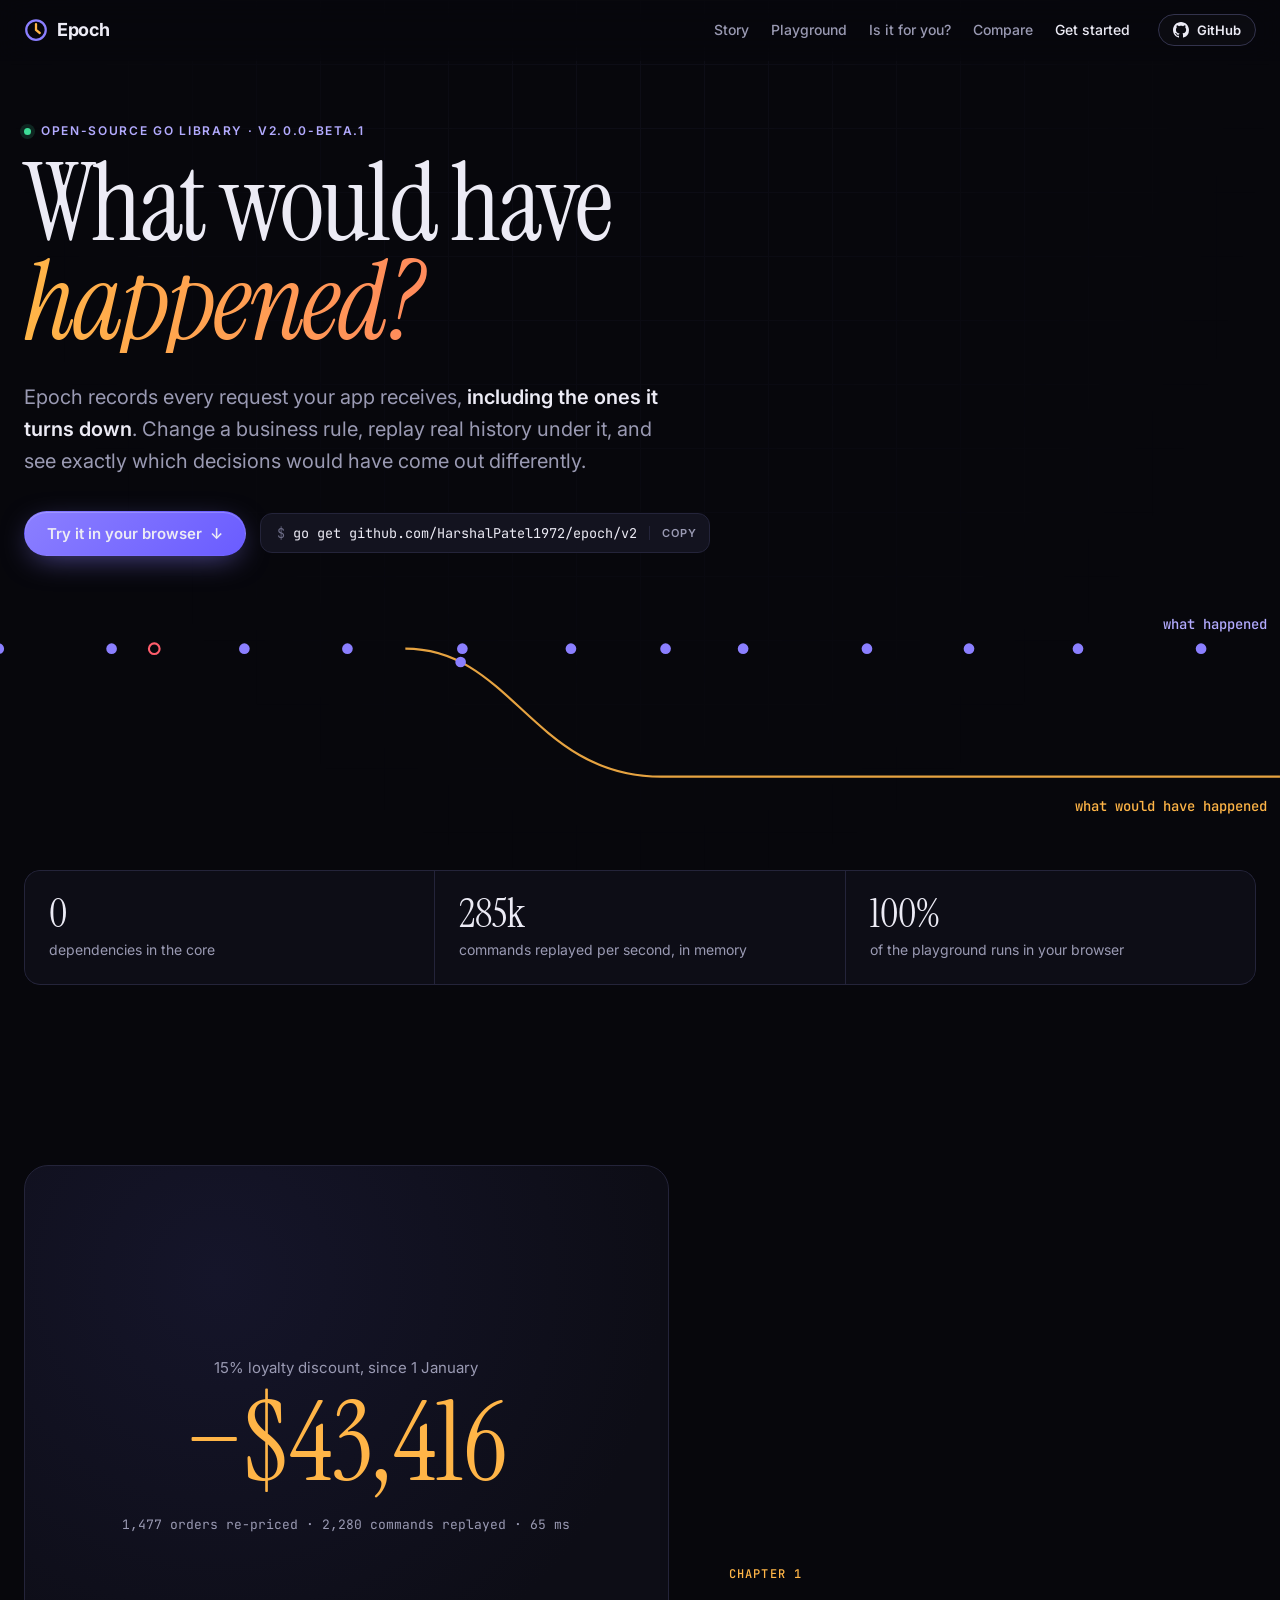
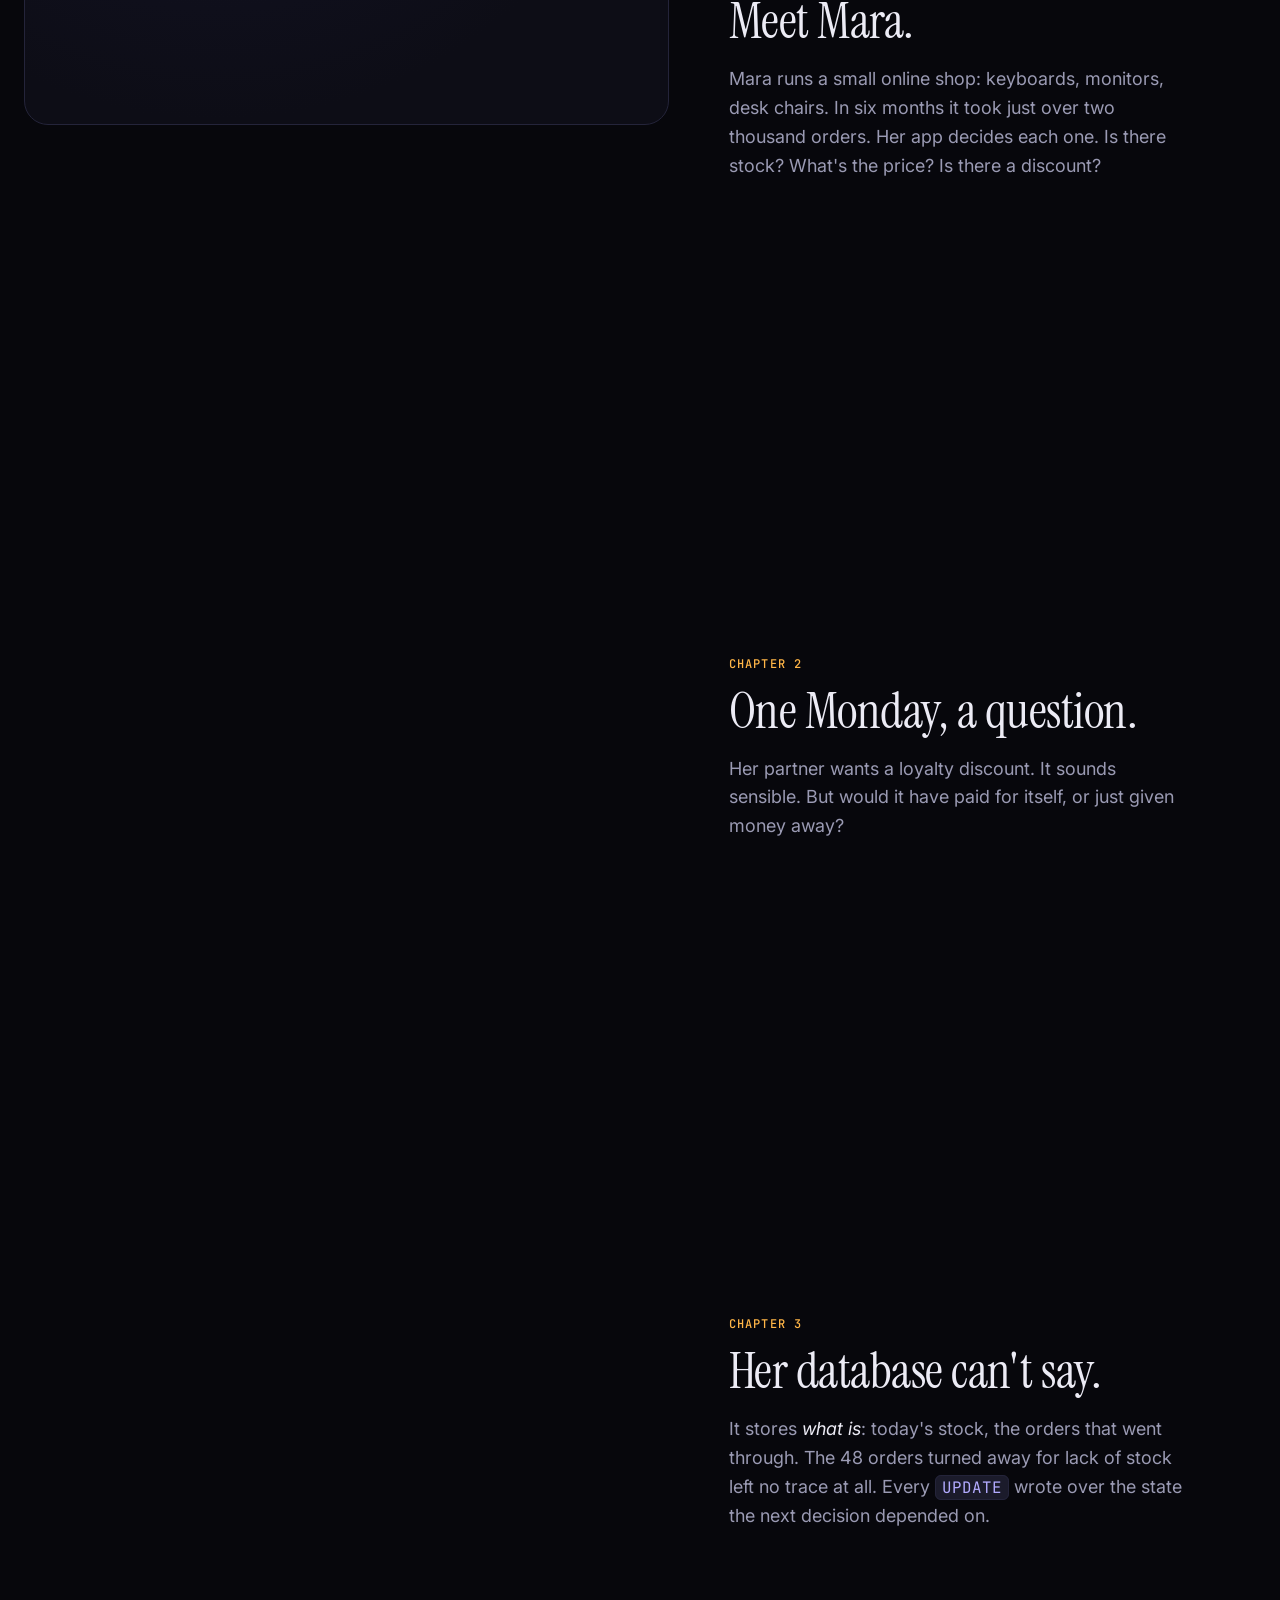
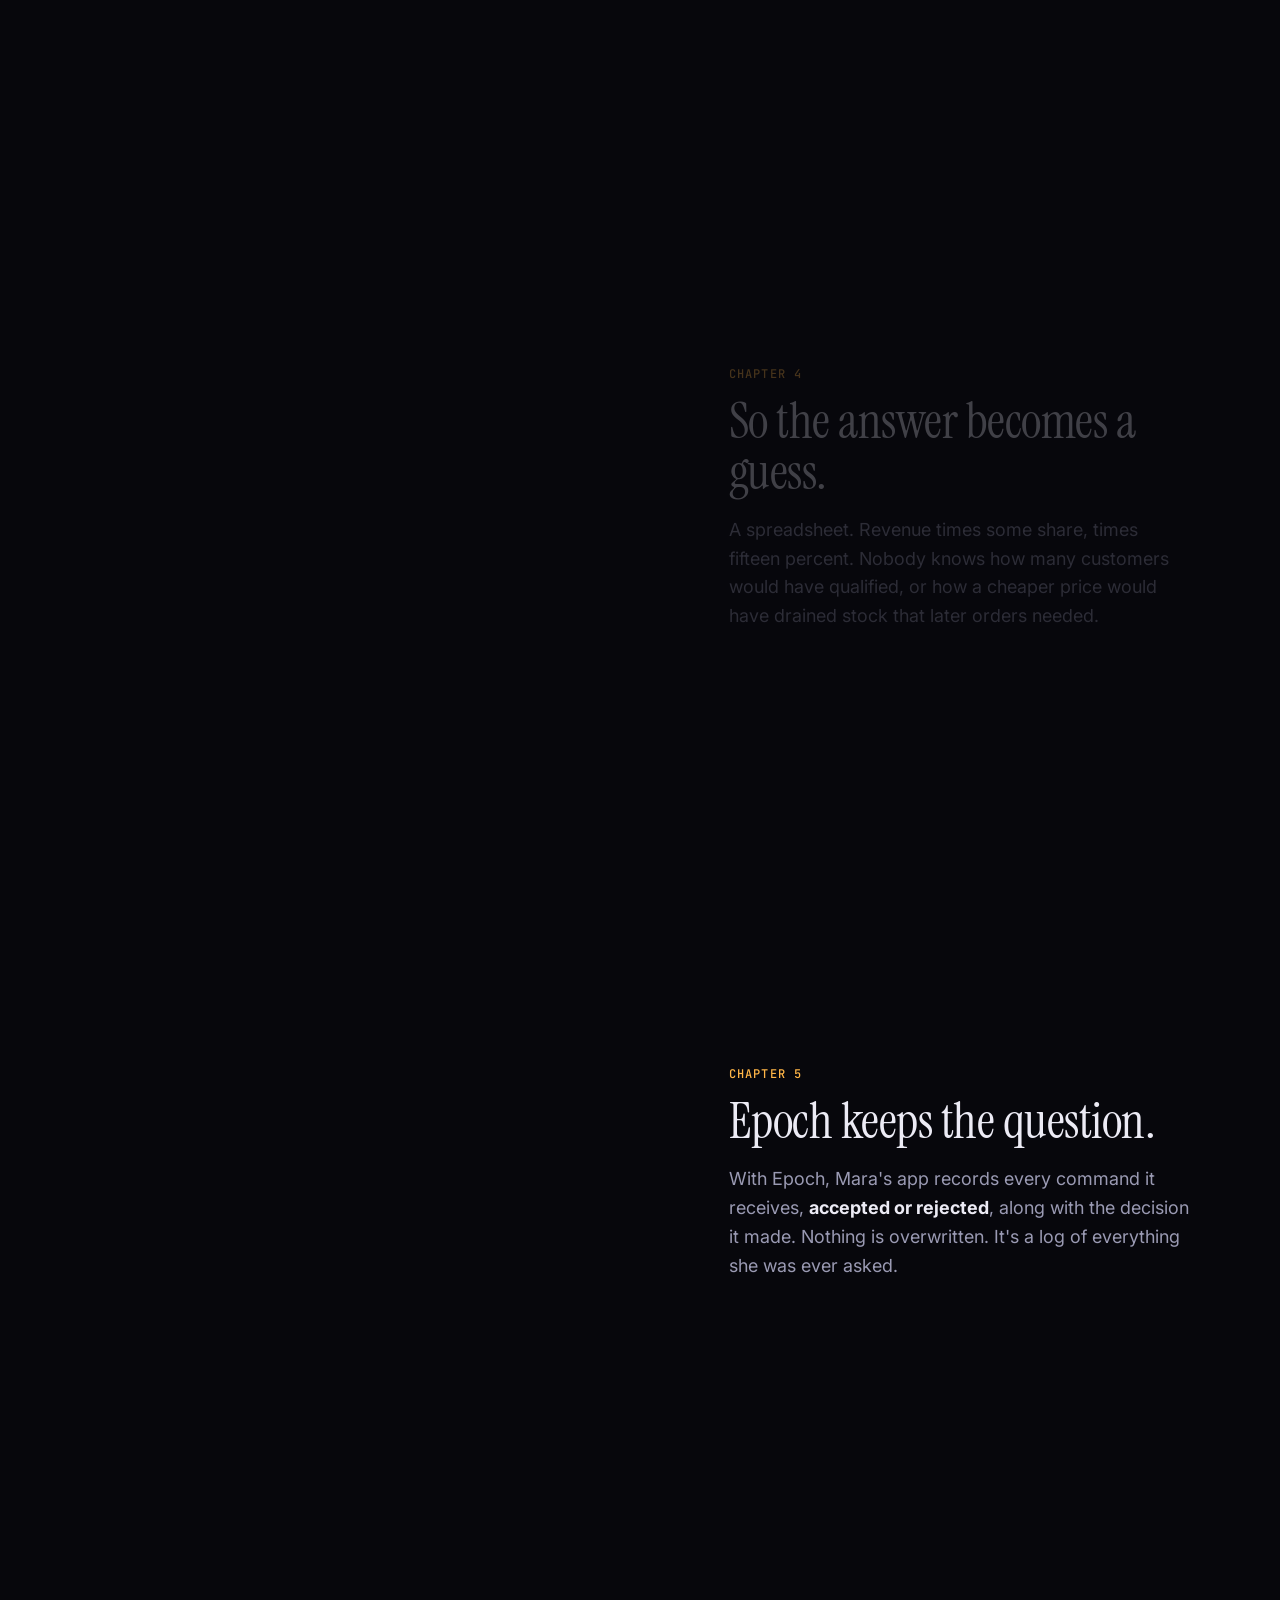
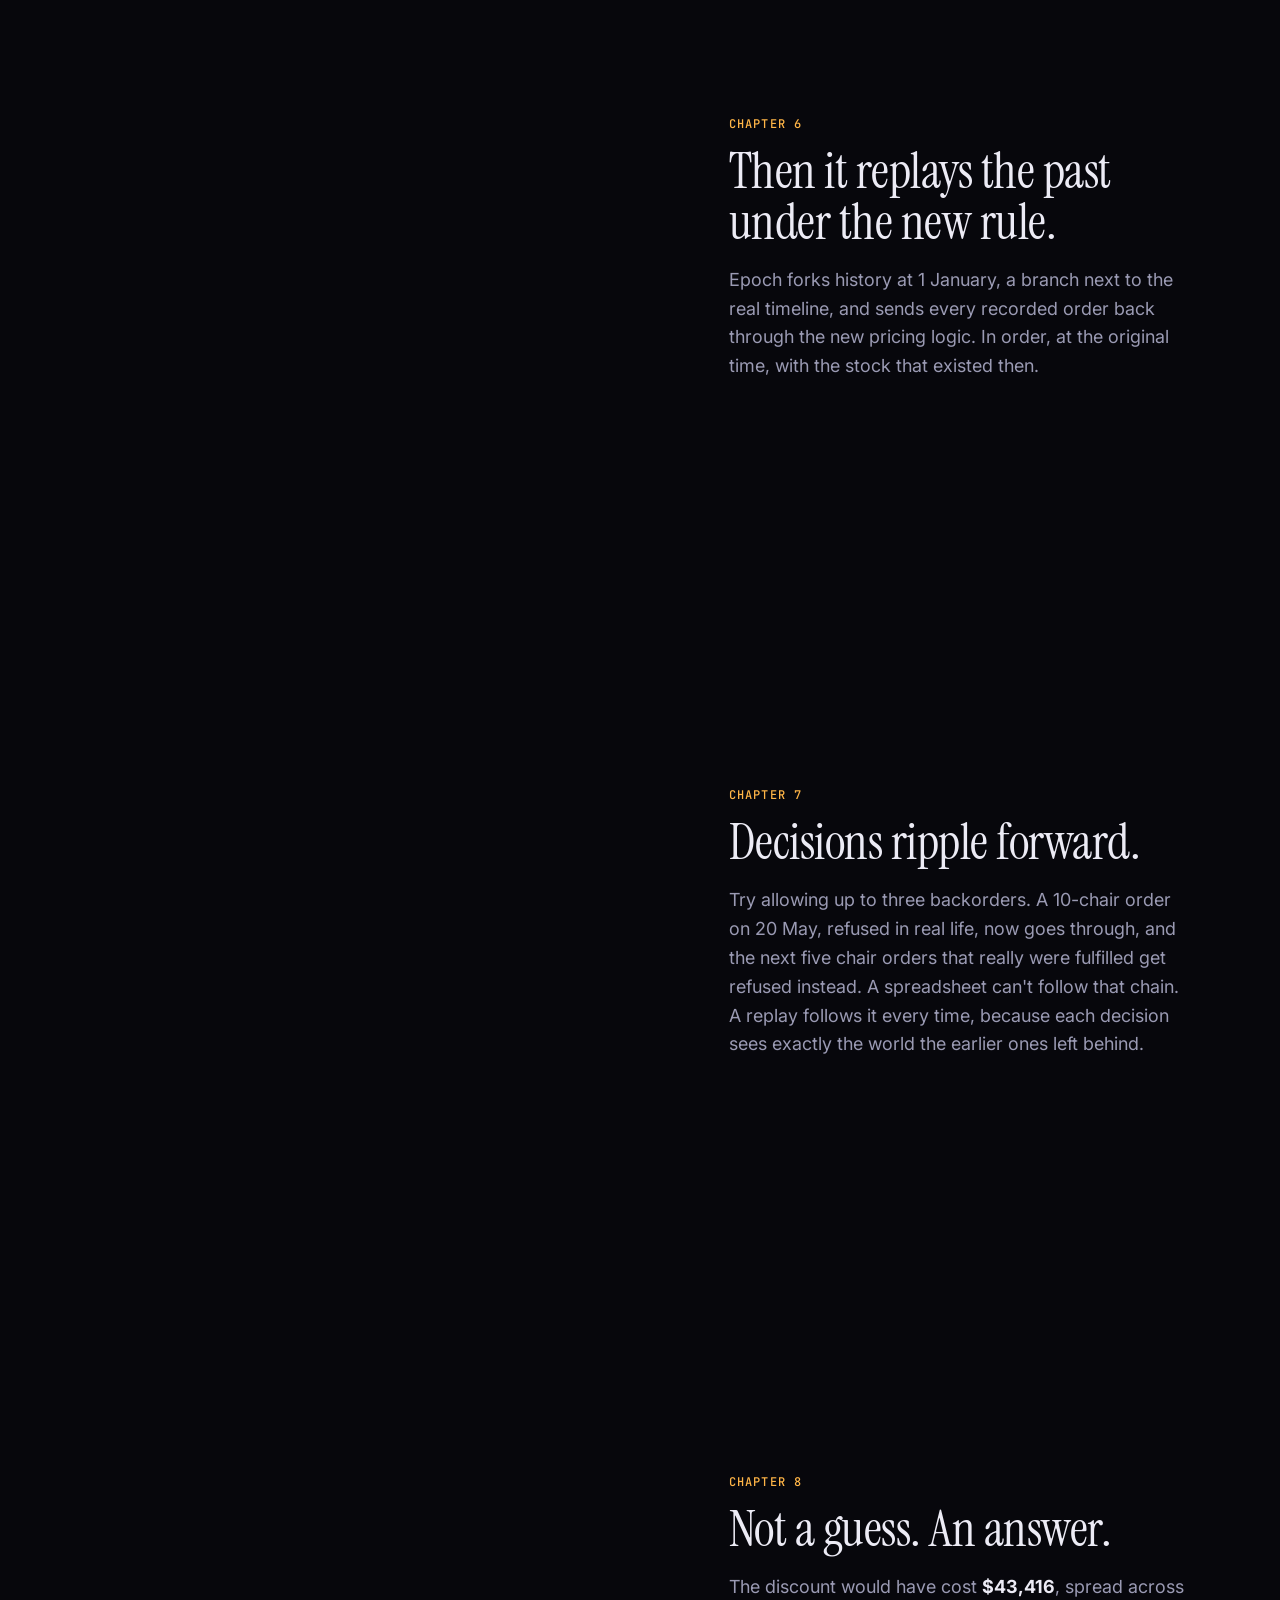
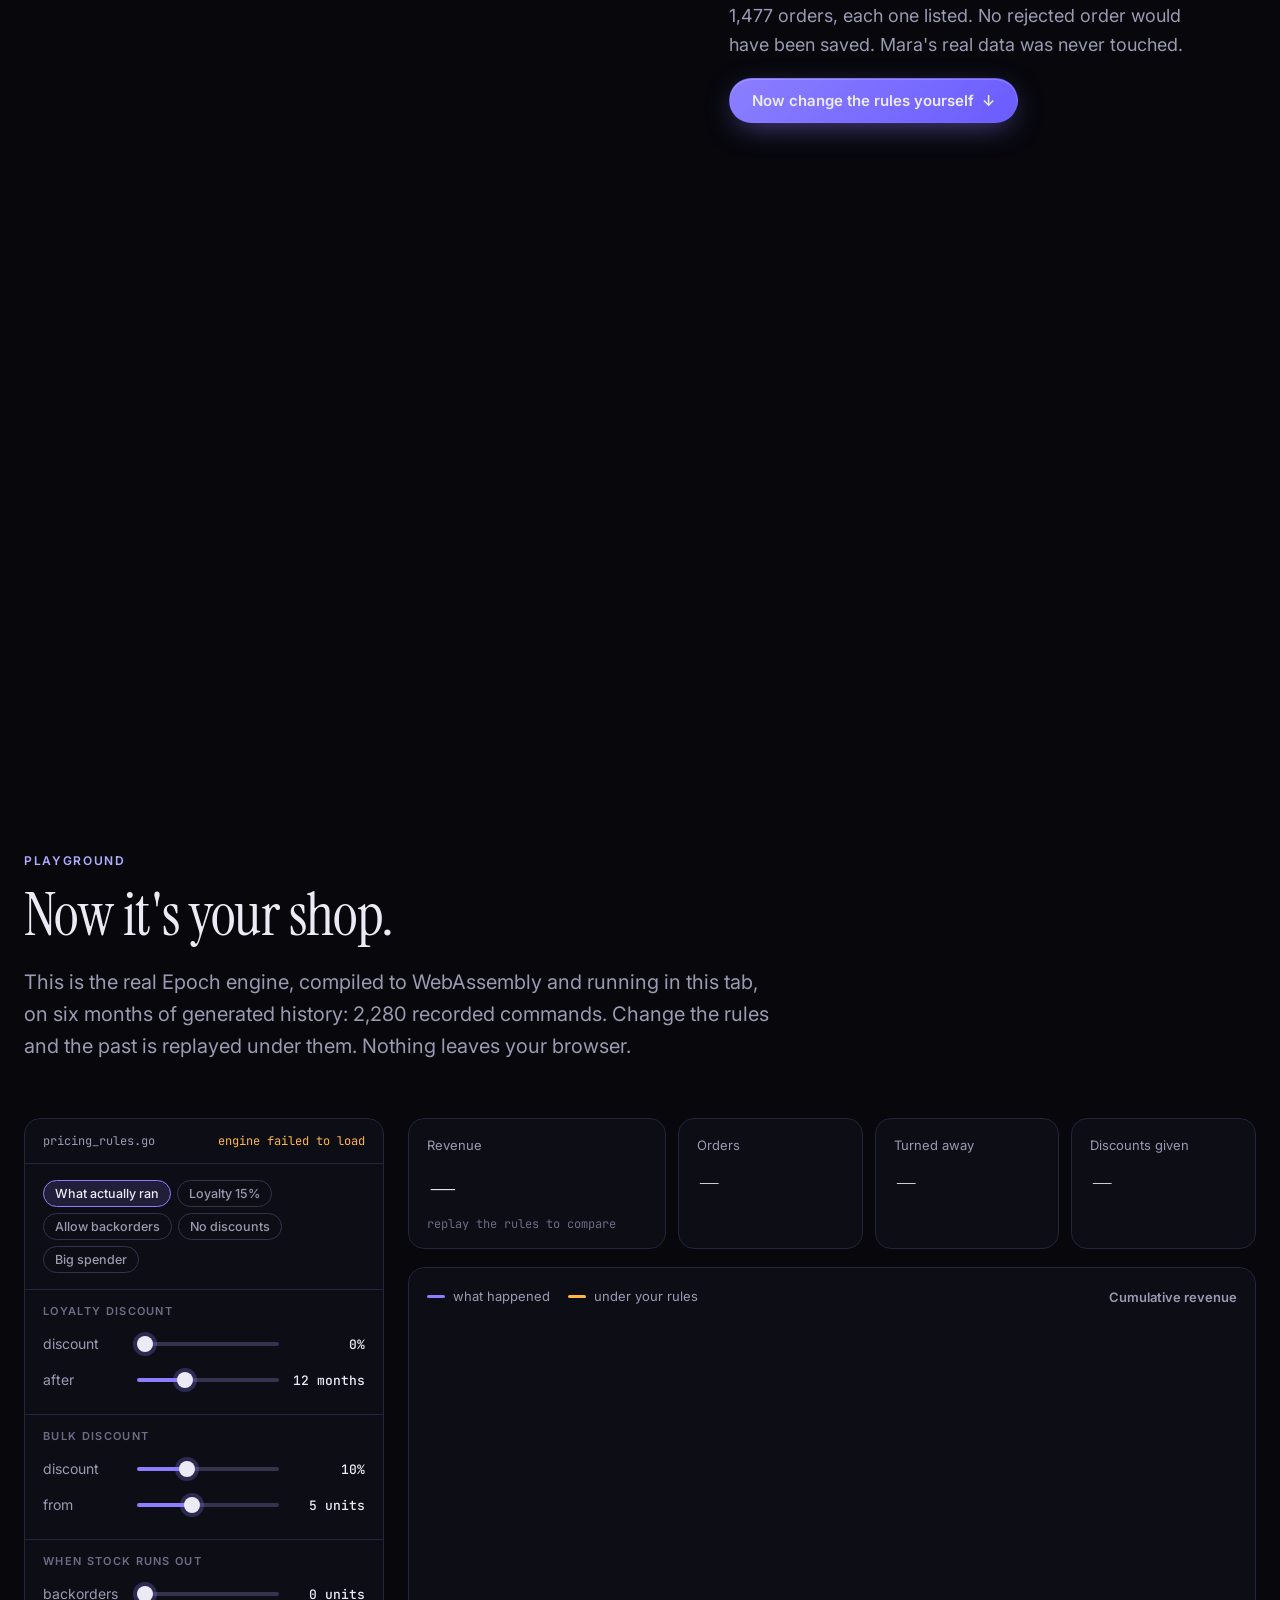
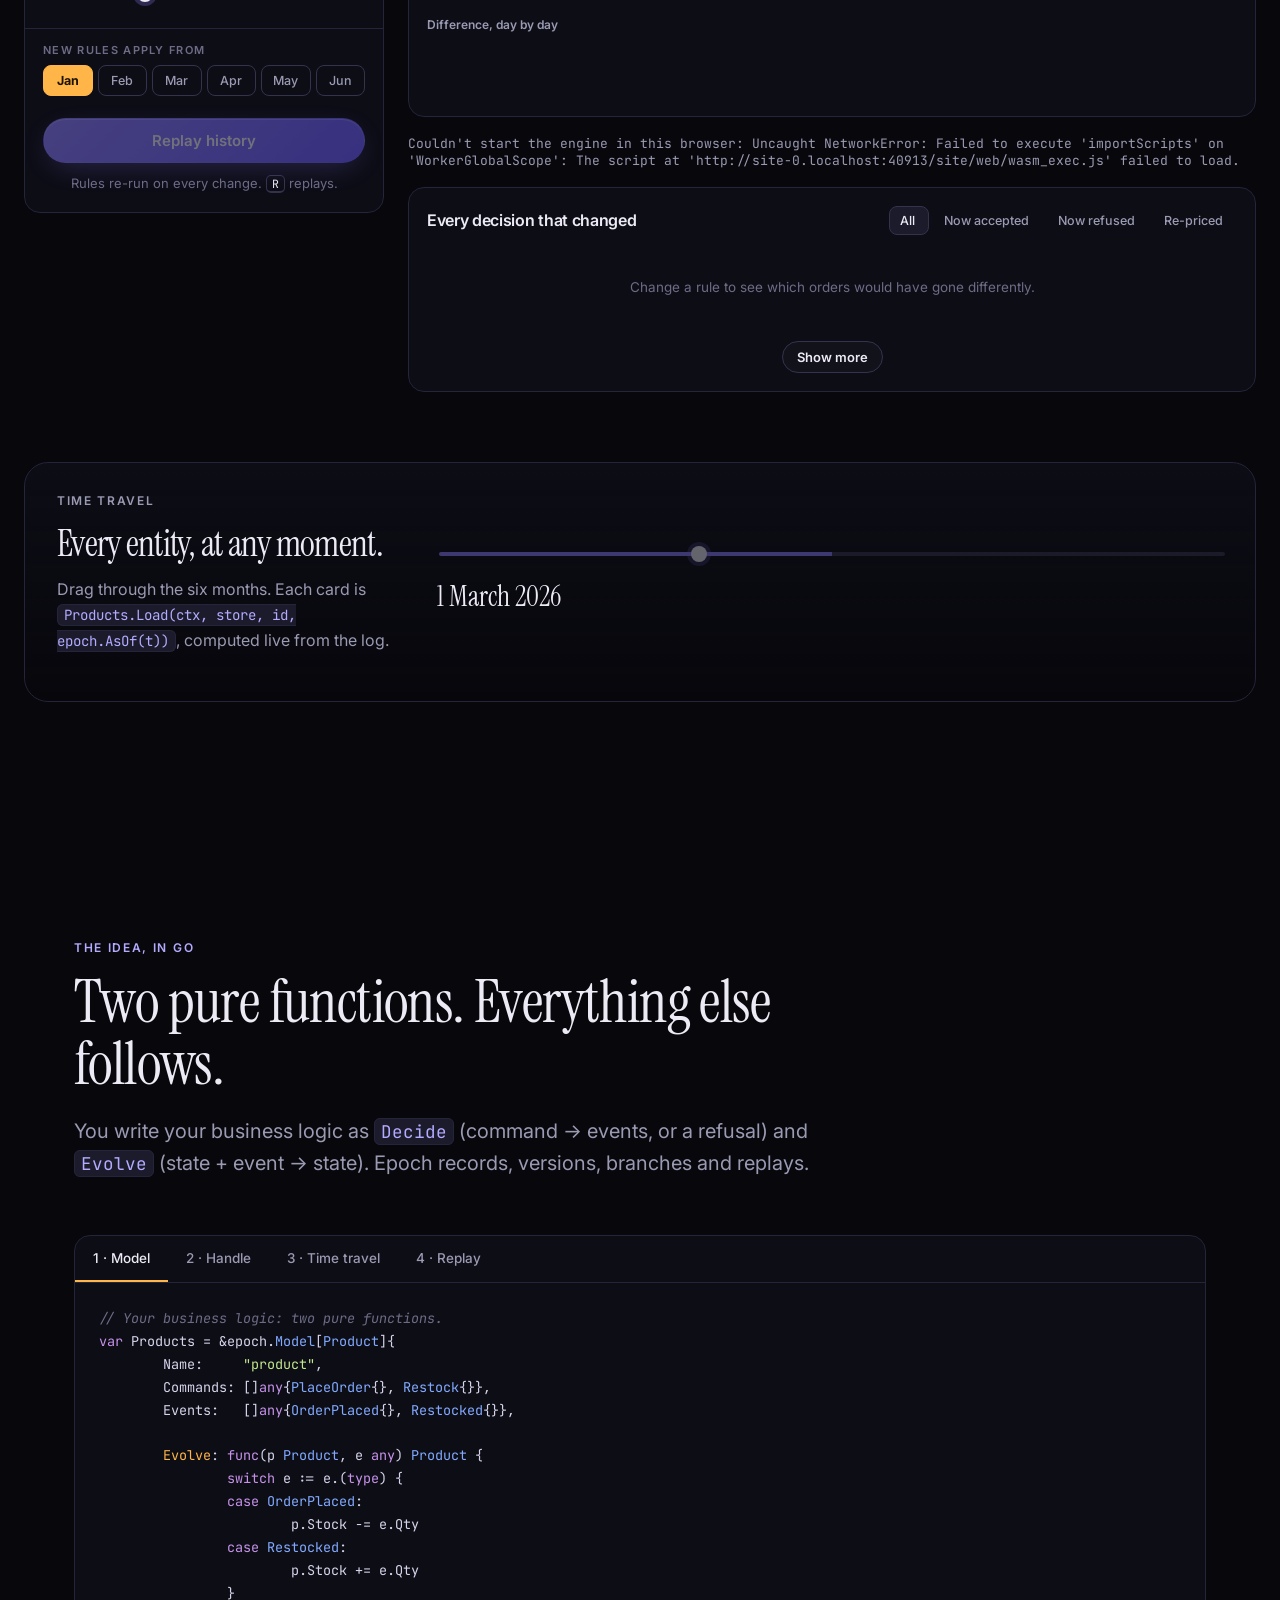
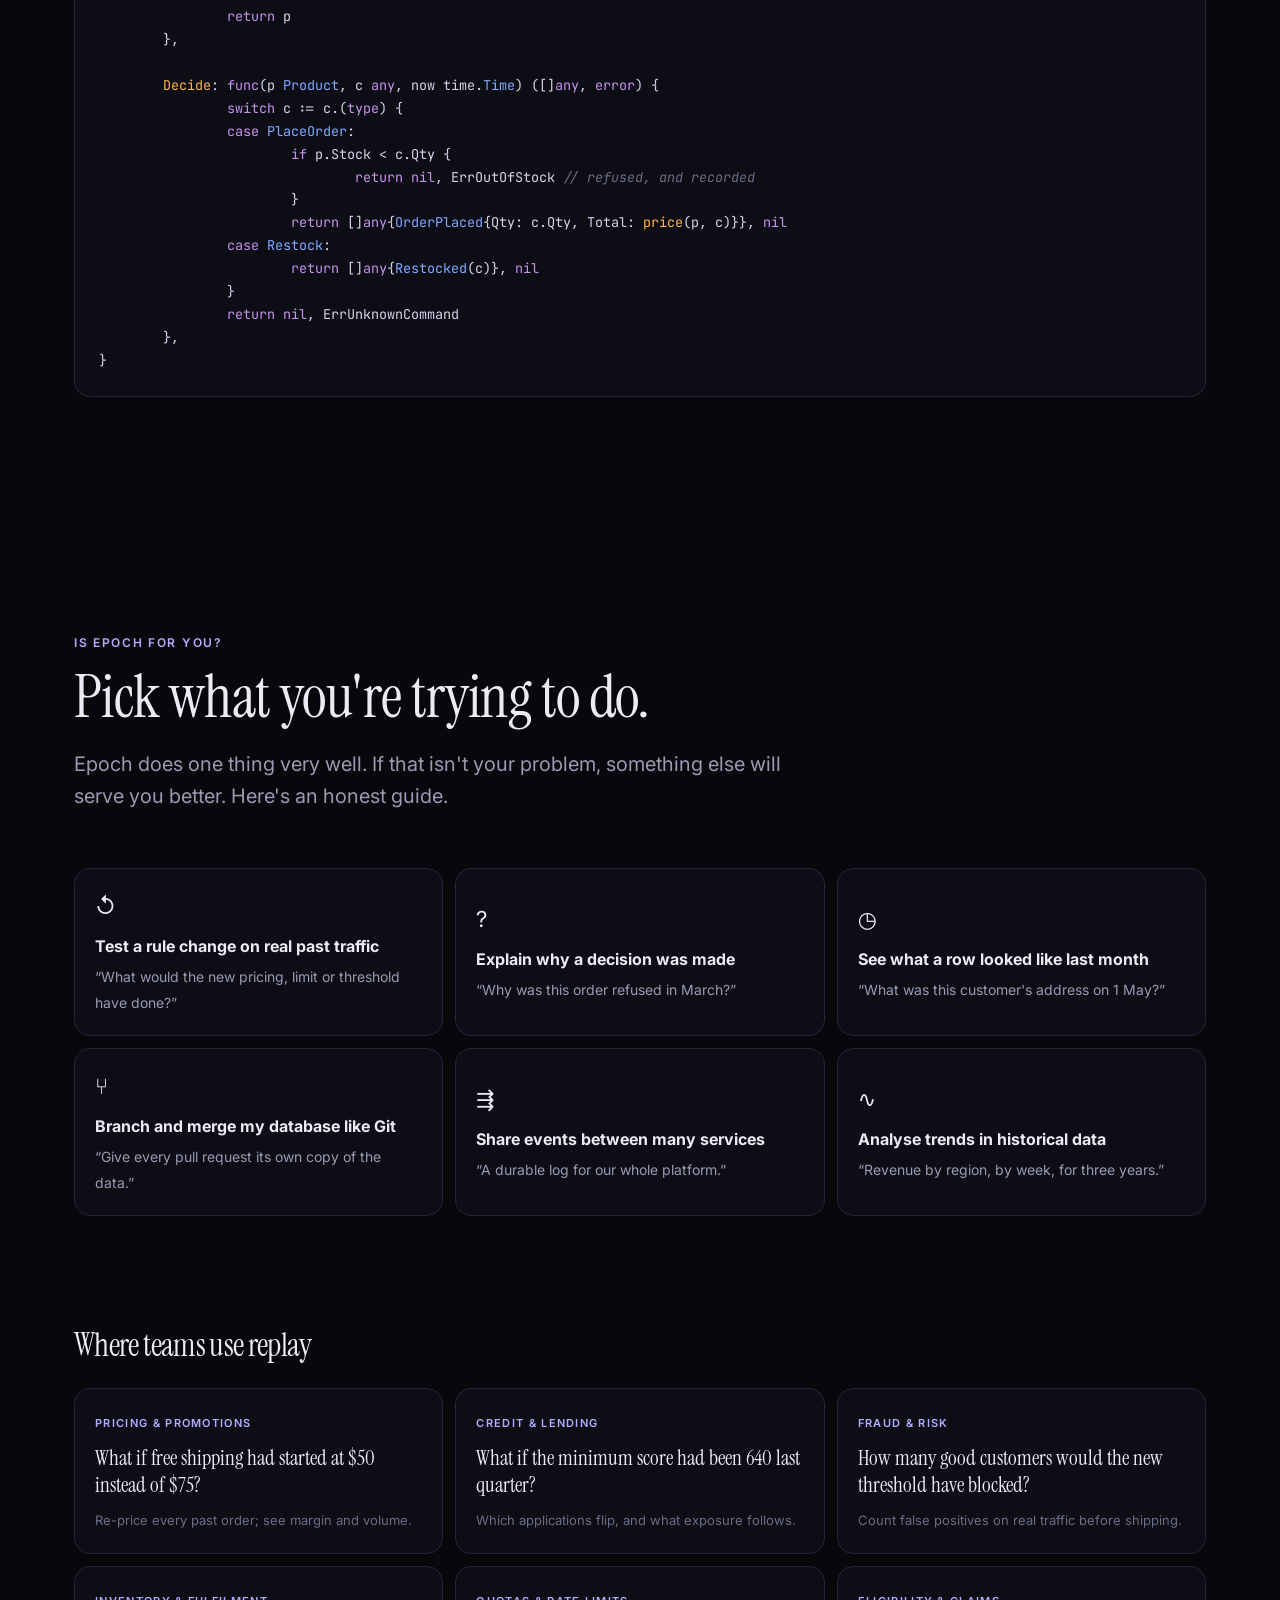
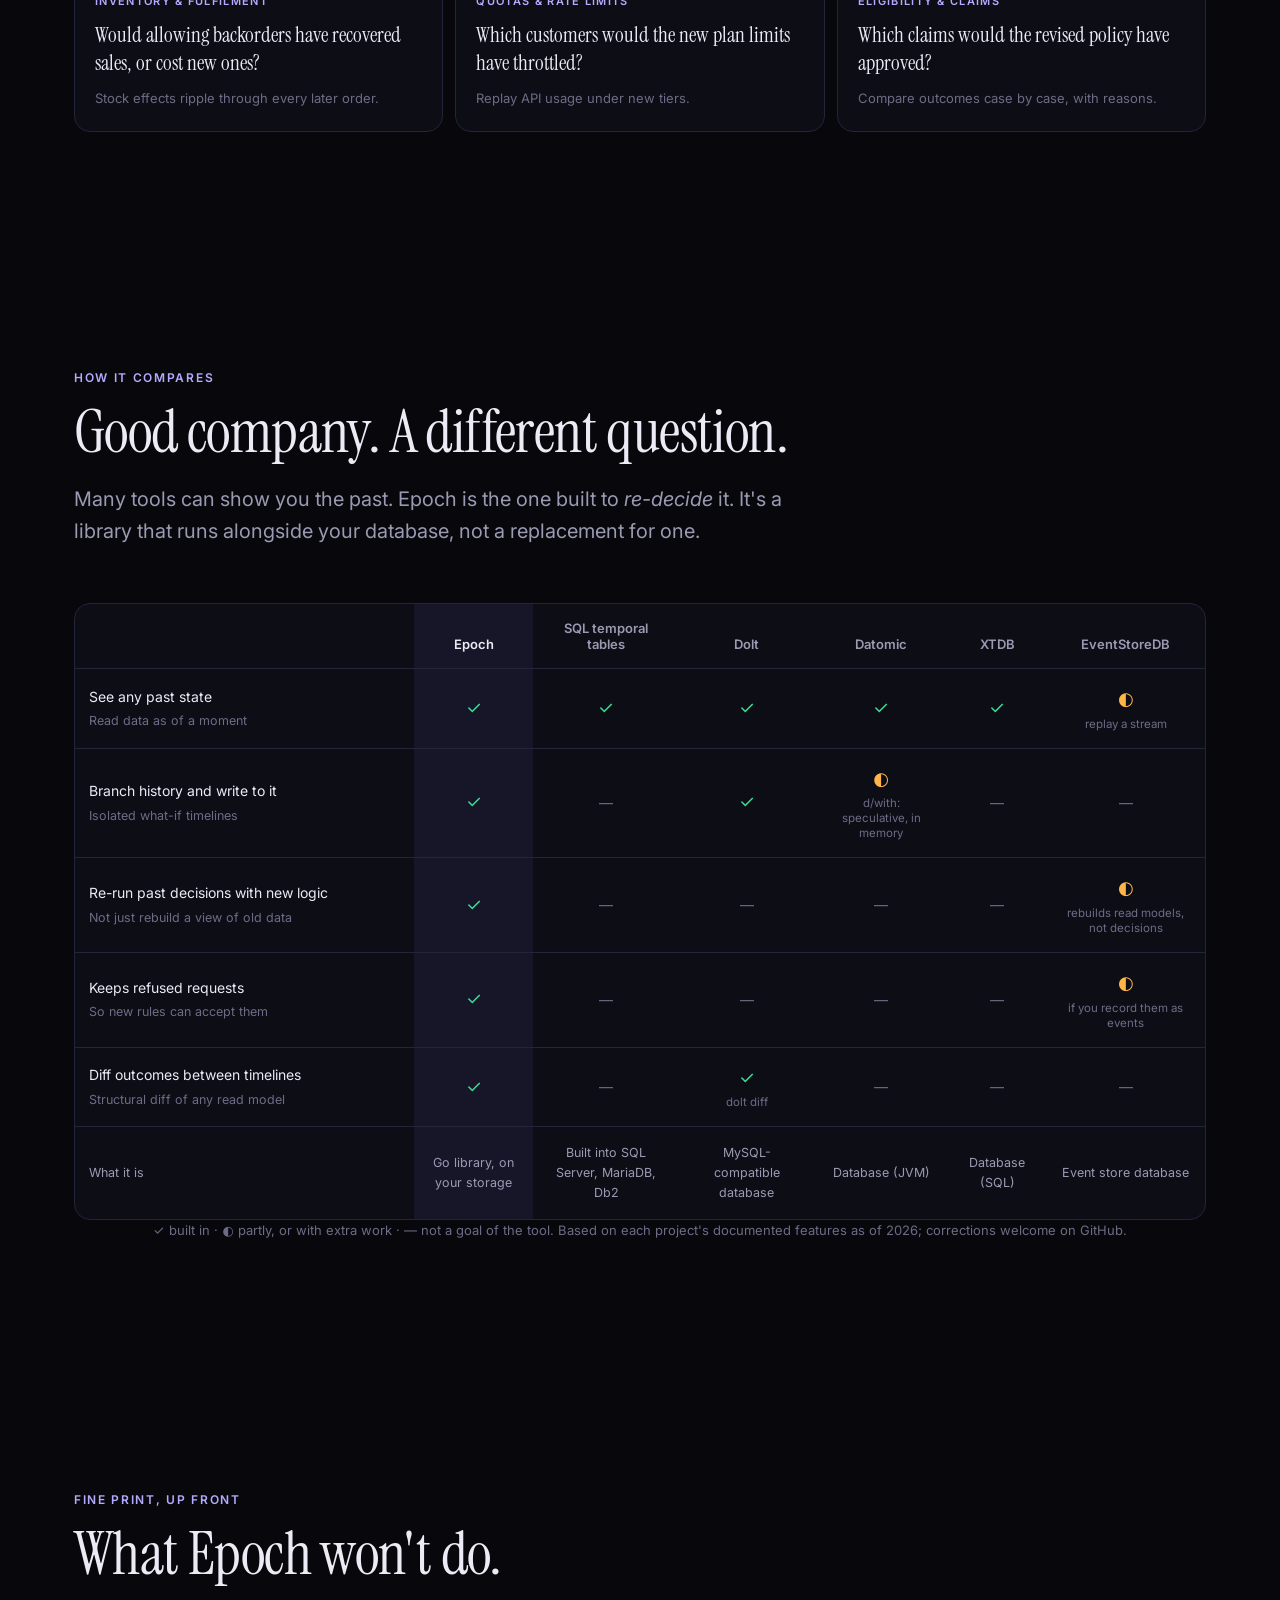
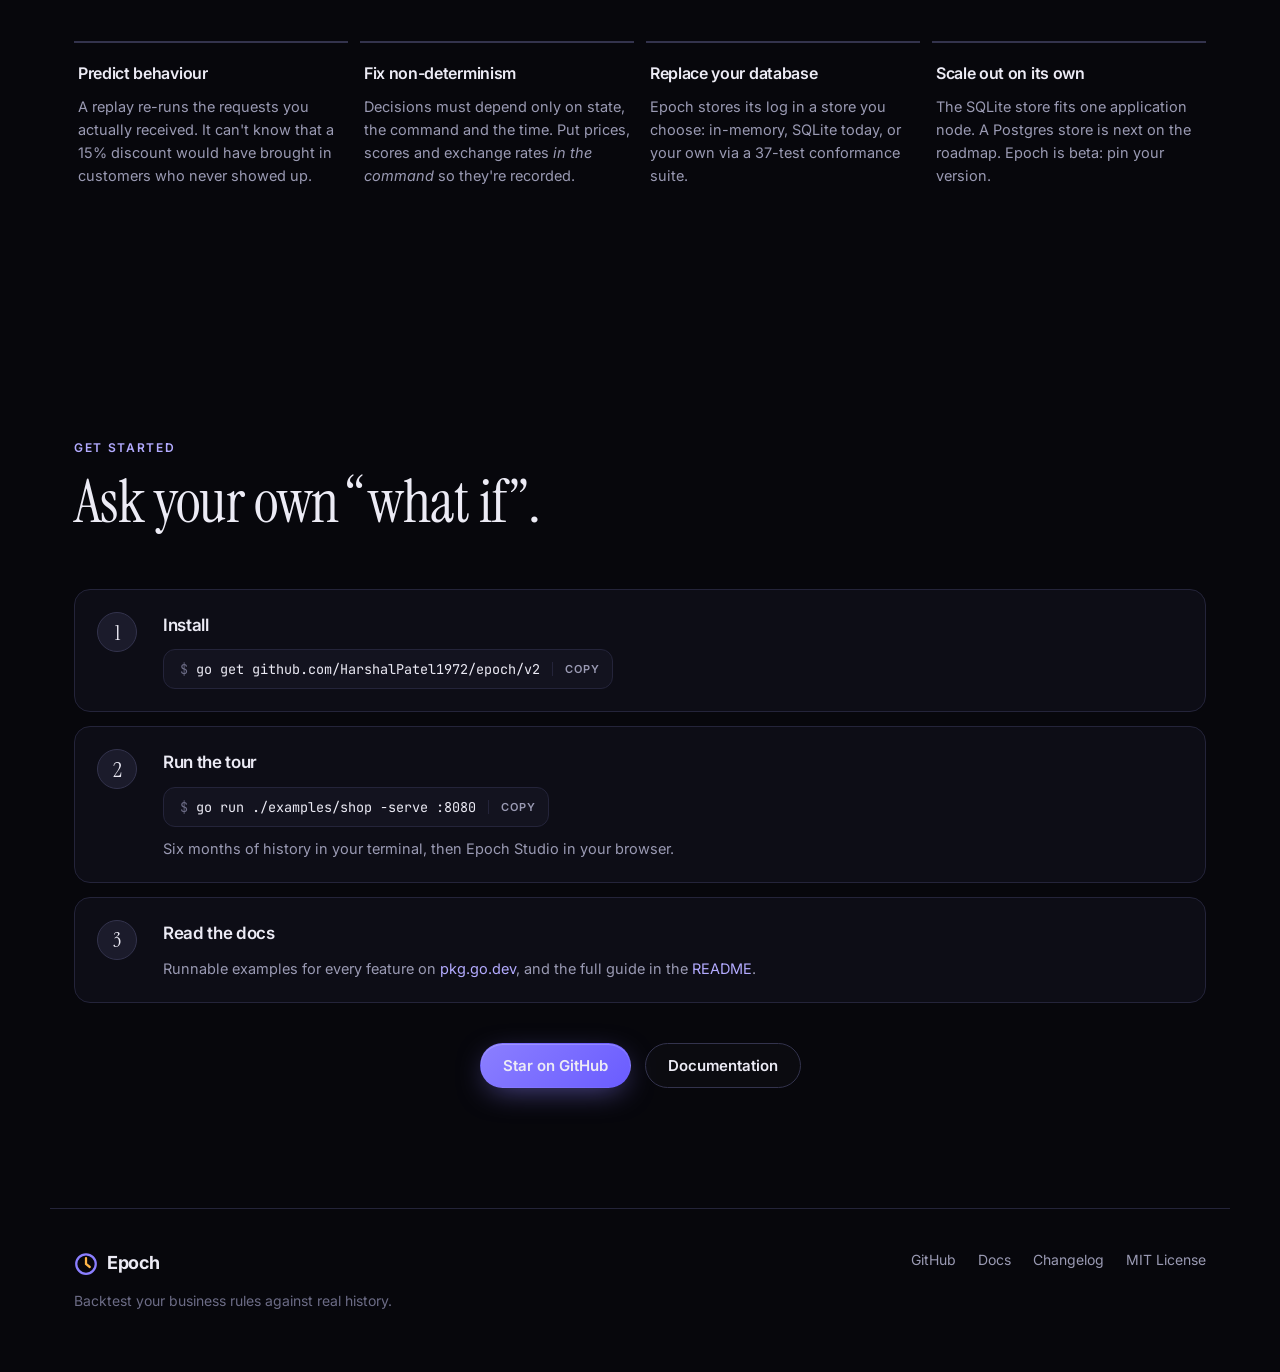
==== site/web/index.html @ 5e373407 "feat(site): website with in-browser playground A single-page site that tells the story of a shop own" ====
<!doctype html>
<html lang="en">
<head>
<meta charset="utf-8">
<meta name="viewport" content="width=device-width, initial-scale=1">
<title>Epoch — backtest your business rules against real history</title>
<meta name="description" content="Epoch is an open-source Go library that records every request your app receives, even the rejected ones, so you can replay real history under new business rules and see exactly what would have changed.">
<meta property="og:title" content="Epoch — what would have happened?">
<meta property="og:description" content="Replay real history under new business rules. An open-source Go library, running live in your browser.">
<meta property="og:image" content="https://harshalpatel1972.github.io/Epoch/og.png">
<meta property="og:url" content="https://harshalpatel1972.github.io/Epoch/">
<meta property="og:type" content="website">
<meta name="twitter:card" content="summary_large_image">
<meta name="theme-color" content="#07070c">
<link rel="icon" href="data:image/svg+xml,%3Csvg xmlns='http://www.w3.org/2000/svg' viewBox='0 0 32 32'%3E%3Ccircle cx='16' cy='16' r='13' fill='none' stroke='%238b7fff' stroke-width='3'/%3E%3Cpath d='M16 8v8l5 4' fill='none' stroke='%23ffb547' stroke-width='3' stroke-linecap='round'/%3E%3C/svg%3E">
<link rel="preconnect" href="https://fonts.googleapis.com">
<link rel="preconnect" href="https://fonts.gstatic.com" crossorigin>
<link href="https://fonts.googleapis.com/css2?family=Instrument+Serif:ital@0;1&family=Inter:wght@400;500;600;700&family=JetBrains+Mono:wght@400;500&display=swap" rel="stylesheet">
<link rel="stylesheet" href="styles.css">
<link rel="prefetch" href="epoch.wasm" as="fetch" crossorigin>
</head>
<body>

<a class="skip" href="#playground">Skip to the playground</a>

<header class="nav" id="nav">
  <a class="logo" href="#top" aria-label="Epoch home">
    <svg viewBox="0 0 32 32" aria-hidden="true"><circle cx="16" cy="16" r="13"/><path d="M16 8v8l5 4"/></svg>
    Epoch
  </a>
  <nav aria-label="Sections">
    <a href="#story">Story</a>
    <a href="#playground">Playground</a>
    <a href="#fit">Is it for you?</a>
    <a href="#compare">Compare</a>
    <a href="#start">Get started</a>
  </nav>
  <a class="btn ghost small" href="https://github.com/HarshalPatel1972/epoch">
    <svg viewBox="0 0 16 16" aria-hidden="true"><path fill="currentColor" d="M8 0C3.58 0 0 3.58 0 8c0 3.54 2.29 6.53 5.47 7.59.4.07.55-.17.55-.38 0-.19-.01-.82-.01-1.49-2.01.37-2.53-.49-2.69-.94-.09-.23-.48-.94-.82-1.13-.28-.15-.68-.52-.01-.53.63-.01 1.08.58 1.23.82.72 1.21 1.87.87 2.33.66.07-.52.28-.87.51-1.07-1.78-.2-3.64-.89-3.64-3.95 0-.87.31-1.59.82-2.15-.08-.2-.36-1.02.08-2.12 0 0 .67-.21 2.2.82.64-.18 1.32-.27 2-.27.68 0 1.36.09 2 .27 1.53-1.04 2.2-.82 2.2-.82.44 1.1.16 1.92.08 2.12.51.56.82 1.27.82 2.15 0 3.07-1.87 3.75-3.65 3.95.29.25.54.73.54 1.48 0 1.07-.01 1.93-.01 2.2 0 .21.15.46.55.38A8.013 8.013 0 0016 8c0-4.42-3.58-8-8-8z"/></svg>
    GitHub
  </a>
</header>

<main id="top">

<!-- ============ HERO ============ -->
<section class="hero">
  <div class="hero-copy">
    <p class="eyebrow"><span class="dot"></span> Open-source Go library · v2.0.0-beta.1</p>
    <h1>What would have <em>happened?</em></h1>
    <p class="lede">Epoch records every request your app receives, <strong>including the ones it turns down</strong>. Change a business rule, replay real history under it, and see exactly which decisions would have come out differently.</p>
    <div class="cta-row">
      <a class="btn primary" href="#playground">Try it in your browser <span aria-hidden="true">↓</span></a>
      <button class="install" id="installHero" type="button" aria-label="Copy install command">
        <code>go get github.com/HarshalPatel1972/epoch/v2</code>
        <span class="copy-label">copy</span>
      </button>
    </div>
  </div>
  <div class="hero-art" aria-hidden="true">
    <svg id="heroSvg" viewBox="0 0 1200 250" preserveAspectRatio="xMidYMid meet">
      <defs>
        <linearGradient id="fadeL" x1="0" x2="1"><stop offset="0" stop-color="#8b7fff" stop-opacity="0"/><stop offset=".15" stop-color="#8b7fff"/><stop offset="1" stop-color="#8b7fff"/></linearGradient>
        <filter id="glow" x="-50%" y="-50%" width="200%" height="200%"><feGaussianBlur stdDeviation="4" result="b"/><feMerge><feMergeNode in="b"/><feMergeNode in="SourceGraphic"/></feMerge></filter>
      </defs>
      <path class="hero-main" d="M0 70 H1200" />
      <path class="hero-branch" id="heroBranch" d="M380 70 C 480 70, 500 190, 620 190 H1200" />
      <text class="hero-label" x="1188" y="52" text-anchor="end">what happened</text>
      <text class="hero-label amber" x="1188" y="222" text-anchor="end">what would have happened</text>
      <g id="heroDots"></g>
    </svg>
  </div>
  <div class="hero-proof">
    <div><b>0</b> dependencies in the core</div>
    <div><b>285k</b> commands replayed per second, in memory</div>
    <div><b>100%</b> of the playground runs in your browser</div>
  </div>
</section>

<!-- ============ STORY ============ -->
<section class="story" id="story" aria-label="The story">
  <div class="stage-wrap">
    <div class="stage" id="stage" aria-hidden="true">

      <!-- scene: orders flowing -->
      <div class="scene" data-scene="flow">
        <svg viewBox="0 0 600 420">
          <path class="tl" d="M30 210 H570"/>
          <g class="flow-dots"></g>
          <text x="30" y="250" class="tl-label">1 Jan</text>
          <text x="570" y="250" class="tl-label" text-anchor="end">30 Jun</text>
        </svg>
        <div class="scene-stat"><span class="count" data-to="2068">0</span> orders in six months</div>
      </div>

      <!-- scene: the question -->
      <div class="scene" data-scene="question">
        <div class="bubble">
          <div class="bubble-who">Mara's business partner</div>
          “What if we'd given customers who've been with us a year <em>15% off</em> since January? Would it have paid for itself?”
        </div>
      </div>

      <!-- scene: the database forgets -->
      <div class="scene" data-scene="forget">
        <svg viewBox="0 0 600 420">
          <path class="tl" d="M30 150 H570"/>
          <g class="forget-dots"></g>
        </svg>
        <div class="db-card">
          <div class="db-title">products</div>
          <div class="db-row"><span>27" 4K monitor</span><span>stock <b>35</b></span></div>
          <div class="db-row"><span>Ergonomic chair</span><span>stock <b>5</b></span></div>
          <div class="db-row dim"><span>48 turned-away orders</span><span>—</span></div>
        </div>
      </div>

      <!-- scene: the guess -->
      <div class="scene" data-scene="guess">
        <div class="sheet">
          <div class="sheet-head"><span>A</span><span>B</span><span>C</span></div>
          <div class="sheet-row"><span>revenue</span><span>$544,745</span><span></span></div>
          <div class="sheet-row"><span>× loyal share?</span><span>~60%?</span><span></span></div>
          <div class="sheet-row"><span>× 15%</span><span class="scribble">≈ $49k??</span><span></span></div>
          <div class="sheet-row"><span>more orders?</span><span class="scribble">+ maybe</span><span></span></div>
          <div class="sheet-row"><span>stock-outs?</span><span class="scribble">¯\_(ツ)_/¯</span><span></span></div>
        </div>
      </div>

      <!-- scene: the log -->
      <div class="scene" data-scene="log">
        <div class="log">
          <div class="log-row"><span class="t">09:33</span><span class="c">PlaceOrder</span><span>keyboard × 2</span><span class="pill ok">accepted</span></div>
          <div class="log-row"><span class="t">11:02</span><span class="c">PlaceOrder</span><span>mouse × 1</span><span class="pill ok">accepted</span></div>
          <div class="log-row"><span class="t">14:47</span><span class="c">PlaceOrder</span><span>monitor × 8</span><span class="pill no">out of stock</span></div>
          <div class="log-row"><span class="t">16:20</span><span class="c">Restock</span><span>monitor + 14</span><span class="pill ok">accepted</span></div>
          <div class="log-row"><span class="t">17:05</span><span class="c">PlaceOrder</span><span>webcam × 1</span><span class="pill ok">accepted</span></div>
          <div class="log-row"><span class="t">19:22</span><span class="c">PlaceOrder</span><span>chair × 10</span><span class="pill no">out of stock</span></div>
        </div>
      </div>

      <!-- scene: the replay -->
      <div class="scene" data-scene="replay">
        <svg viewBox="0 0 600 420">
          <path class="tl" d="M30 140 H570"/>
          <path class="tl-branch" d="M120 140 C 170 140, 180 280, 250 280 H570"/>
          <g class="replay-dots"></g>
          <text x="570" y="122" class="tl-label" text-anchor="end">main</text>
          <text x="570" y="312" class="tl-label amber" text-anchor="end">loyalty-15</text>
        </svg>
      </div>

      <!-- scene: the ripple -->
      <div class="scene" data-scene="ripple">
        <svg viewBox="0 0 600 420">
          <g class="ripple">
            <g class="node n1"><circle cx="110" cy="210" r="38"/><text x="110" y="205" text-anchor="middle">20 May</text><text x="110" y="224" text-anchor="middle" class="sub">10 chairs ✓</text></g>
            <path class="arrow a1" d="M150 210 H250"/>
            <g class="node n2"><circle cx="300" cy="210" r="38"/><text x="300" y="205" text-anchor="middle">stock</text><text x="300" y="224" text-anchor="middle" class="sub">7 → −3</text></g>
            <path class="arrow a2" d="M340 210 H440"/>
            <g class="node n3"><circle cx="490" cy="210" r="38"/><text x="490" y="205" text-anchor="middle">20–24 May</text><text x="490" y="224" text-anchor="middle" class="sub">5 orders ✗</text></g>
          </g>
          <text x="300" y="320" text-anchor="middle" class="ripple-caption">One accepted order changes what every later order sees.</text>
        </svg>
      </div>

      <!-- scene: the answer -->
      <div class="scene" data-scene="answer">
        <div class="answer">
          <div class="answer-k">15% loyalty discount, since 1 January</div>
          <div class="answer-v">−$<span class="count" data-to="43416">0</span></div>
          <div class="answer-sub">1,477 orders re-priced · 2,280 commands replayed · 65 ms</div>
        </div>
      </div>
    </div>
  </div>

  <div class="steps">
    <article class="step" data-scene="flow">
      <p class="kicker">Chapter 1</p>
      <h2>Meet Mara.</h2>
      <p>Mara runs a small online shop: keyboards, monitors, desk chairs. In six months it took just over two thousand orders. Her app decides each one. Is there stock? What's the price? Is there a discount?</p>
    </article>
    <article class="step" data-scene="question">
      <p class="kicker">Chapter 2</p>
      <h2>One Monday, a question.</h2>
      <p>Her partner wants a loyalty discount. It sounds sensible. But would it have paid for itself, or just given money away?</p>
    </article>
    <article class="step" data-scene="forget">
      <p class="kicker">Chapter 3</p>
      <h2>Her database can't say.</h2>
      <p>It stores <em>what is</em>: today's stock, the orders that went through. The 48 orders turned away for lack of stock left no trace at all. Every <code>UPDATE</code> wrote over the state the next decision depended on.</p>
    </article>
    <article class="step" data-scene="guess">
      <p class="kicker">Chapter 4</p>
      <h2>So the answer becomes a guess.</h2>
      <p>A spreadsheet. Revenue times some share, times fifteen percent. Nobody knows how many customers would have qualified, or how a cheaper price would have drained stock that later orders needed.</p>
    </article>
    <article class="step" data-scene="log">
      <p class="kicker">Chapter 5</p>
      <h2>Epoch keeps the question.</h2>
      <p>With Epoch, Mara's app records every command it receives, <strong>accepted or rejected</strong>, along with the decision it made. Nothing is overwritten. It's a log of everything she was ever asked.</p>
    </article>
    <article class="step" data-scene="replay">
      <p class="kicker">Chapter 6</p>
      <h2>Then it replays the past under the new rule.</h2>
      <p>Epoch forks history at 1 January, a branch next to the real timeline, and sends every recorded order back through the new pricing logic. In order, at the original time, with the stock that existed then.</p>
    </article>
    <article class="step" data-scene="ripple">
      <p class="kicker">Chapter 7</p>
      <h2>Decisions ripple forward.</h2>
      <p>Try allowing up to three backorders. A 10-chair order on 20 May, refused in real life, now goes through, and the next five chair orders that really were fulfilled get refused instead. A spreadsheet can't follow that chain. A replay follows it every time, because each decision sees exactly the world the earlier ones left behind.</p>
    </article>
    <article class="step" data-scene="answer">
      <p class="kicker">Chapter 8</p>
      <h2>Not a guess. An answer.</h2>
      <p>The discount would have cost <strong>$43,416</strong>, spread across 1,477 orders, each one listed. No rejected order would have been saved. Mara's real data was never touched.</p>
      <p><a class="btn primary" href="#playground">Now change the rules yourself <span aria-hidden="true">↓</span></a></p>
    </article>
  </div>
</section>

<!-- ============ PLAYGROUND ============ -->
<section class="playground" id="playground">
  <div class="section-head">
    <p class="eyebrow">Playground</p>
    <h2>Now it's your shop.</h2>
    <p class="lede">This is the real Epoch engine, compiled to WebAssembly and running in this tab, on six months of generated history: 2,280 recorded commands. Change the rules and the past is replayed under them. Nothing leaves your browser.</p>
  </div>

  <noscript><p class="lede">The playground runs the Epoch engine in your browser and needs JavaScript. You can also run it locally: <code>go run ./examples/shop -serve :8080</code>.</p></noscript>
  <div class="pg" id="pg">
    <form class="rules" id="rules" aria-label="Business rules">
      <div class="rules-head">
        <span class="file">pricing_rules.go</span>
        <span class="status" id="engineStatus"><span class="spinner"></span> loading engine…</span>
      </div>

      <div class="presets" role="group" aria-label="Presets">
        <button type="button" data-preset="actual" class="chip active">What actually ran</button>
        <button type="button" data-preset="loyalty">Loyalty 15%</button>
        <button type="button" data-preset="backorders">Allow backorders</button>
        <button type="button" data-preset="nodiscount">No discounts</button>
        <button type="button" data-preset="generous">Big spender</button>
      </div>

      <fieldset>
        <legend>Loyalty discount</legend>
        <label class="rule"><span>discount</span><input type="range" name="LoyaltyDiscount" min="0" max="30" step="1" value="0"><output data-for="LoyaltyDiscount" data-unit="%">0%</output></label>
        <label class="rule"><span>after</span><input type="range" name="LoyaltyMonths" min="1" max="36" step="1" value="12"><output data-for="LoyaltyMonths" data-unit=" months">12 months</output></label>
      </fieldset>
      <fieldset>
        <legend>Bulk discount</legend>
        <label class="rule"><span>discount</span><input type="range" name="BulkDiscount" min="0" max="30" step="1" value="10"><output data-for="BulkDiscount" data-unit="%">10%</output></label>
        <label class="rule"><span>from</span><input type="range" name="BulkQty" min="2" max="10" step="1" value="5"><output data-for="BulkQty" data-unit=" units">5 units</output></label>
      </fieldset>
      <fieldset>
        <legend>When stock runs out</legend>
        <label class="rule"><span>backorders</span><input type="range" name="Backorder" min="0" max="25" step="1" value="0"><output data-for="Backorder" data-unit=" units">0 units</output></label>
      </fieldset>
      <fieldset>
        <legend>New rules apply from</legend>
        <div class="months" role="radiogroup" aria-label="Start month" id="months"></div>
      </fieldset>

      <button class="btn primary wide" type="submit" id="replayBtn" disabled>Replay history</button>
      <p class="fine">Rules re-run on every change. <kbd>R</kbd> replays.</p>
    </form>

    <div class="results" aria-live="polite">
      <div class="kpis" id="kpis">
        <div class="kpi big"><div class="k">Revenue</div><div class="v" data-k="revenue">—</div><div class="s" data-s="revenue">replay the rules to compare</div></div>
        <div class="kpi"><div class="k">Orders</div><div class="v" data-k="orders">—</div><div class="s" data-s="orders"></div></div>
        <div class="kpi"><div class="k">Turned away</div><div class="v" data-k="turned_away">—</div><div class="s" data-s="turned_away"></div></div>
        <div class="kpi"><div class="k">Discounts given</div><div class="v" data-k="discounts">—</div><div class="s" data-s="discounts"></div></div>
      </div>

      <div class="chart-card">
        <div class="chart-head">
          <div class="legend"><span class="sw violet"></span>what happened <span class="sw amber"></span>under your rules</div>
          <div class="chart-title">Cumulative revenue</div>
        </div>
        <svg id="chart" viewBox="0 0 800 280" preserveAspectRatio="none" role="img" aria-label="Cumulative revenue, actual versus replayed"></svg>
        <div class="chart-tip" id="chartTip" hidden></div>
        <div class="axis" id="axis"></div>
        <div class="diff-head"><span>Difference, day by day</span><span id="diffNow"></span></div>
        <svg id="diffChart" viewBox="0 0 800 70" preserveAspectRatio="none" aria-hidden="true"></svg>
      </div>

      <div class="speed" id="speed">Waiting for the engine…</div>

      <div class="changes-card">
        <div class="changes-head">
          <h3>Every decision that changed</h3>
          <div class="tabs" role="tablist" id="changeTabs">
            <button role="tab" aria-selected="true" data-kind="all">All <span></span></button>
            <button role="tab" aria-selected="false" data-kind="now_accepted">Now accepted <span></span></button>
            <button role="tab" aria-selected="false" data-kind="now_rejected">Now refused <span></span></button>
            <button role="tab" aria-selected="false" data-kind="events_changed">Re-priced <span></span></button>
          </div>
        </div>
        <ol class="changes" id="changes"><li class="empty">Change a rule to see which orders would have gone differently.</li></ol>
        <button class="btn ghost small" type="button" id="moreChanges" hidden>Show more</button>
      </div>
    </div>
  </div>

  <!-- time travel -->
  <div class="tt" id="timetravel">
    <div class="tt-copy">
      <p class="eyebrow">Time travel</p>
      <h3>Every entity, at any moment.</h3>
      <p>Drag through the six months. Each card is <code>Products.Load(ctx, store, id, epoch.AsOf(t))</code>, computed live from the log.</p>
    </div>
    <div class="tt-body">
      <div class="tt-spark" id="ttSpark" aria-hidden="true"></div>
      <input type="range" id="ttSlider" min="0" max="180" value="59" aria-label="Point in time" disabled>
      <div class="tt-date" id="ttDate">1 March 2026</div>
      <div class="tt-grid" id="ttGrid"></div>
    </div>
  </div>
</section>

<!-- ============ CODE ============ -->
<section class="code-section" id="code">
  <div class="section-head">
    <p class="eyebrow">The idea, in Go</p>
    <h2>Two pure functions. Everything else follows.</h2>
    <p class="lede">You write your business logic as <code>Decide</code> (command → events, or a refusal) and <code>Evolve</code> (state + event → state). Epoch records, versions, branches and replays.</p>
  </div>
  <div class="code-card">
    <div class="code-tabs" role="tablist" id="codeTabs">
      <button role="tab" aria-selected="true" data-code="model">1 · Model</button>
      <button role="tab" aria-selected="false" data-code="handle">2 · Handle</button>
      <button role="tab" aria-selected="false" data-code="travel">3 · Time travel</button>
      <button role="tab" aria-selected="false" data-code="replay">4 · Replay</button>
    </div>
    <pre class="code" id="codeBlock" tabindex="0"></pre>
  </div>
</section>

<!-- ============ FIT ============ -->
<section class="fit" id="fit">
  <div class="section-head">
    <p class="eyebrow">Is Epoch for you?</p>
    <h2>Pick what you're trying to do.</h2>
    <p class="lede">Epoch does one thing very well. If that isn't your problem, something else will serve you better. Here's an honest guide.</p>
  </div>
  <div class="goals" id="goals" role="radiogroup" aria-label="Your goal"></div>
  <div class="verdict" id="verdict" aria-live="polite"></div>

  <div class="usecases">
    <h3>Where teams use replay</h3>
    <div class="uc-grid" id="useCases"></div>
  </div>
</section>

<!-- ============ COMPARE ============ -->
<section class="compare" id="compare">
  <div class="section-head">
    <p class="eyebrow">How it compares</p>
    <h2>Good company. A different question.</h2>
    <p class="lede">Many tools can show you the past. Epoch is the one built to <em>re-decide</em> it. It's a library that runs alongside your database, not a replacement for one.</p>
  </div>
  <div class="table-wrap">
    <table class="cmp" id="cmpTable"></table>
  </div>
  <p class="fine center">✓ built in · ◐ partly, or with extra work · — not a goal of the tool. Based on each project's documented features as of 2026; corrections welcome on GitHub.</p>
</section>

<!-- ============ LIMITS ============ -->
<section class="limits" id="limits">
  <div class="section-head">
    <p class="eyebrow">Fine print, up front</p>
    <h2>What Epoch won't do.</h2>
  </div>
  <div class="limit-grid">
    <div class="limit"><h3>Predict behaviour</h3><p>A replay re-runs the requests you actually received. It can't know that a 15% discount would have brought in customers who never showed up.</p></div>
    <div class="limit"><h3>Fix non-determinism</h3><p>Decisions must depend only on state, the command and the time. Put prices, scores and exchange rates <em>in the command</em> so they're recorded.</p></div>
    <div class="limit"><h3>Replace your database</h3><p>Epoch stores its log in a store you choose: in-memory, SQLite today, or your own via a 37-test conformance suite.</p></div>
    <div class="limit"><h3>Scale out on its own</h3><p>The SQLite store fits one application node. A Postgres store is next on the roadmap. Epoch is beta: pin your version.</p></div>
  </div>
</section>

<!-- ============ START ============ -->
<section class="start" id="start">
  <div class="section-head">
    <p class="eyebrow">Get started</p>
    <h2>Ask your own “what if”.</h2>
  </div>
  <ol class="start-steps">
    <li><span class="n">1</span><div><h3>Install</h3><button class="install" type="button" data-copy="go get github.com/HarshalPatel1972/epoch/v2"><code>go get github.com/HarshalPatel1972/epoch/v2</code><span class="copy-label">copy</span></button></div></li>
    <li><span class="n">2</span><div><h3>Run the tour</h3><button class="install" type="button" data-copy="git clone https://github.com/HarshalPatel1972/epoch && cd epoch/v2 && go run ./examples/shop -serve :8080"><code>go run ./examples/shop -serve :8080</code><span class="copy-label">copy</span></button><p>Six months of history in your terminal, then Epoch Studio in your browser.</p></div></li>
    <li><span class="n">3</span><div><h3>Read the docs</h3><p>Runnable examples for every feature on <a href="https://pkg.go.dev/github.com/HarshalPatel1972/epoch/v2">pkg.go.dev</a>, and the full guide in the <a href="https://github.com/HarshalPatel1972/epoch#readme">README</a>.</p></div></li>
  </ol>
  <div class="cta-row center">
    <a class="btn primary" href="https://github.com/HarshalPatel1972/epoch">Star on GitHub</a>
    <a class="btn ghost" href="https://pkg.go.dev/github.com/HarshalPatel1972/epoch/v2">Documentation</a>
  </div>
</section>

</main>

<footer class="footer">
  <div>
    <a class="logo" href="#top"><svg viewBox="0 0 32 32" aria-hidden="true"><circle cx="16" cy="16" r="13"/><path d="M16 8v8l5 4"/></svg>Epoch</a>
    <p>Backtest your business rules against real history.</p>
  </div>
  <div class="foot-links">
    <a href="https://github.com/HarshalPatel1972/epoch">GitHub</a>
    <a href="https://pkg.go.dev/github.com/HarshalPatel1972/epoch/v2">Docs</a>
    <a href="https://github.com/HarshalPatel1972/epoch/blob/main/CHANGELOG.md">Changelog</a>
    <a href="https://github.com/HarshalPatel1972/epoch/blob/main/LICENSE">MIT License</a>
  </div>
</footer>

<div class="toast" id="toast" role="status" aria-live="polite"></div>
<script src="app.js" defer></script>
</body>
</html>
---- site/web/styles.css ----
/* Epoch website. Dark, timeline-themed: violet is what happened, amber is
   what would have happened, green accepted, red refused. */

:root {
  --bg: #07070c;
  --bg-1: #0d0d16;
  --bg-2: #13131f;
  --bg-3: #1b1b2b;
  --line: #24243a;
  --line-2: #33334d;
  --text: #ecebf5;
  --muted: #9a9ab3;
  --dim: #6c6c86;
  --violet: #8b7fff;
  --violet-2: #b3abff;
  --amber: #ffb547;
  --green: #3ddc97;
  --red: #ff5d6c;
  --serif: "Instrument Serif", Georgia, serif;
  --sans: Inter, system-ui, -apple-system, "Segoe UI", sans-serif;
  --mono: "JetBrains Mono", ui-monospace, Menlo, Consolas, monospace;
  --radius: 16px;
  --max: 1180px;
  color-scheme: dark;
}

* { box-sizing: border-box; }
html { scroll-behavior: smooth; scroll-padding-top: 72px; }
body {
  margin: 0;
  background: var(--bg);
  color: var(--text);
  font: 16px/1.6 var(--sans);
  -webkit-font-smoothing: antialiased;
  /* clip, not hidden: hidden makes body a scroll container and breaks sticky */
  overflow-x: clip;
}
body::before { /* faint grid, like graph paper for time */
  content: ""; position: fixed; inset: 0; pointer-events: none; z-index: -1;
  background-image: linear-gradient(var(--bg-2) 1px, transparent 1px), linear-gradient(90deg, var(--bg-2) 1px, transparent 1px);
  background-size: 64px 64px;
  mask-image: radial-gradient(ellipse at 50% 0%, black 10%, transparent 70%);
  opacity: .55;
}
a { color: var(--violet-2); text-decoration: none; }
a:hover { color: var(--text); }
code, kbd { font-family: var(--mono); font-size: .88em; }
:not(pre) > code { background: var(--bg-3); border: 1px solid var(--line); padding: 1px 6px; border-radius: 6px; color: var(--violet-2); }
kbd { border: 1px solid var(--line-2); border-bottom-width: 2px; border-radius: 5px; padding: 0 5px; color: var(--text); }
em { font-style: italic; }
h1, h2, h3 { margin: 0; font-weight: 600; letter-spacing: -.02em; }
h2 { font-family: var(--serif); font-weight: 400; font-size: clamp(36px, 5vw, 60px); line-height: 1.02; letter-spacing: -.01em; }
h2 em, h1 em { color: var(--amber); }
p { margin: 0 0 1em; }
:focus-visible { outline: 2px solid var(--amber); outline-offset: 3px; border-radius: 6px; }
.skip { position: absolute; left: -999px; top: 8px; z-index: 100; background: var(--amber); color: #000; padding: 8px 14px; border-radius: 8px; }
.skip:focus { left: 8px; }

section { padding: 120px 24px; max-width: var(--max); margin: 0 auto; position: relative; }
@media (max-width: 720px) { section { padding: 80px 16px; } }
.section-head { max-width: 760px; margin-bottom: 56px; }
.eyebrow { font: 600 12px/1 var(--sans); letter-spacing: .14em; text-transform: uppercase; color: var(--violet-2); margin-bottom: 18px; display: flex; align-items: center; gap: 10px; }
.eyebrow .dot { width: 7px; height: 7px; border-radius: 50%; background: var(--green); box-shadow: 0 0 0 4px rgba(61,220,151,.15); }
.lede { color: var(--muted); font-size: clamp(17px, 1.6vw, 20px); line-height: 1.6; margin-top: 20px; }
.lede strong { color: var(--text); font-weight: 600; }
.fine { color: var(--dim); font-size: 13px; }
.center { text-align: center; justify-content: center; }

/* ---------- buttons ---------- */
.btn { display: inline-flex; align-items: center; gap: 8px; border-radius: 999px; padding: 12px 22px; font: 600 15px var(--sans); border: 1px solid transparent; cursor: pointer; transition: transform .15s, background .2s, border-color .2s, box-shadow .2s; color: var(--text); }
.btn:hover { transform: translateY(-1px); color: var(--text); }
.btn.primary { background: linear-gradient(135deg, var(--violet), #6a5cff); box-shadow: 0 8px 30px -8px rgba(139,127,255,.6), inset 0 1px 0 rgba(255,255,255,.2); }
.btn.primary:hover { box-shadow: 0 12px 36px -8px rgba(139,127,255,.8), inset 0 1px 0 rgba(255,255,255,.25); }
.btn.primary:disabled { opacity: .45; cursor: wait; transform: none; }
.btn.ghost { border-color: var(--line-2); background: rgba(255,255,255,.02); }
.btn.ghost:hover { border-color: var(--violet); }
.btn.small { padding: 7px 14px; font-size: 13px; }
.btn.wide { width: 100%; justify-content: center; }
.btn svg { width: 16px; height: 16px; }
.cta-row { display: flex; gap: 14px; flex-wrap: wrap; align-items: center; margin-top: 34px; }

.install { display: inline-flex; align-items: center; gap: 12px; background: var(--bg-2); border: 1px solid var(--line); border-radius: 12px; padding: 10px 12px 10px 16px; cursor: pointer; color: var(--text); max-width: 100%; transition: border-color .2s; }
.install:hover { border-color: var(--violet); }
.install code { background: none !important; border: 0 !important; padding: 0 !important; color: var(--text) !important; font-size: 13.5px; white-space: nowrap; overflow: hidden; text-overflow: ellipsis; }
.install code::before { content: "$ "; color: var(--dim); }
.copy-label { font: 600 11px var(--sans); text-transform: uppercase; letter-spacing: .08em; color: var(--muted); border-left: 1px solid var(--line); padding-left: 12px; }

/* ---------- nav ---------- */
.nav { position: sticky; top: 0; z-index: 50; display: flex; align-items: center; gap: 28px; padding: 14px 24px; backdrop-filter: blur(14px) saturate(140%); background: rgba(7,7,12,.6); border-bottom: 1px solid transparent; transition: border-color .3s; }
.nav.scrolled { border-bottom-color: var(--line); }
.nav nav { display: flex; gap: 22px; margin-left: auto; }
.nav nav a { color: var(--muted); font-size: 14px; font-weight: 500; }
.nav nav a:hover, .nav nav a.active { color: var(--text); }
.logo { display: inline-flex; align-items: center; gap: 9px; font-weight: 700; font-size: 18px; color: var(--text); letter-spacing: -.02em; }
.logo svg { width: 24px; height: 24px; fill: none; stroke-width: 3; stroke-linecap: round; }
.logo svg circle { stroke: var(--violet); }
.logo svg path { stroke: var(--amber); transform-origin: 16px 16px; animation: tick 8s steps(8) infinite; }
@keyframes tick { to { transform: rotate(360deg); } }
@media (max-width: 860px) { .nav nav { display: none; } .nav .btn { margin-left: auto; } }

/* ---------- hero ---------- */
.hero { padding-top: 64px; padding-bottom: 60px; max-width: 1280px; }
.hero-copy { max-width: 900px; position: relative; z-index: 2; }
.hero h1 { font-family: var(--serif); font-weight: 400; font-size: clamp(54px, 8.4vw, 112px); line-height: .92; letter-spacing: -.025em; }
.hero h1 em { display: inline-block; background: linear-gradient(90deg, var(--amber), #ff8a5c); -webkit-background-clip: text; background-clip: text; color: transparent; padding-right: .08em; }
.hero .lede { max-width: 640px; margin-top: 28px; }
.hero-art { margin: 18px -24px 0; }
.hero-art svg { width: 100%; height: auto; display: block; overflow: visible; }
.hero-main { stroke: url(#fadeL); stroke-width: 2; fill: none; }
.hero-branch { stroke: var(--amber); stroke-width: 2; fill: none; stroke-dasharray: 1200; stroke-dashoffset: 1200; animation: draw 2.2s 1s cubic-bezier(.6,.1,.2,1) forwards; opacity: .9; }
@keyframes draw { to { stroke-dashoffset: 0; } }
.hero-label { font: 500 13px var(--mono); fill: var(--violet-2); opacity: 0; animation: fadein .8s 2.6s forwards; }
.hero-label.amber { fill: var(--amber); }
@keyframes fadein { to { opacity: 1; } }
.hero-proof { display: grid; grid-template-columns: repeat(3, 1fr); gap: 1px; background: var(--line); border: 1px solid var(--line); border-radius: var(--radius); overflow: hidden; margin-top: 30px; }
.hero-proof div { background: var(--bg-1); padding: 22px 24px; color: var(--muted); font-size: 14px; }
.hero-proof b { display: block; font: 400 40px/1 var(--serif); color: var(--text); margin-bottom: 6px; }
@media (max-width: 720px) { .hero-proof { grid-template-columns: 1fr; } .hero-art { margin: 20px -16px 0; } }

/* ---------- story ---------- */
.story { display: grid; grid-template-columns: 1.1fr .9fr; gap: 60px; max-width: 1280px; }
.stage-wrap { position: relative; }
.stage { position: sticky; top: 90px; height: min(560px, calc(100vh - 120px)); border: 1px solid var(--line); border-radius: 24px; background: radial-gradient(ellipse at 30% 20%, #15152a, var(--bg-1) 70%); overflow: hidden; }
.scene { position: absolute; inset: 0; display: grid; place-items: center; opacity: 0; transform: scale(.98); transition: opacity .6s, transform .6s; pointer-events: none; padding: 28px; }
.scene.on { opacity: 1; transform: none; }
.scene svg { width: 100%; height: 100%; overflow: visible; }
.steps { padding: 20vh 0 30vh; }
.step { min-height: 75vh; display: flex; flex-direction: column; justify-content: center; opacity: .25; transition: opacity .5s; max-width: 460px; }
.step.on { opacity: 1; }
.step h2 { font-size: clamp(34px, 4vw, 50px); margin-bottom: 18px; }
.step p { color: var(--muted); font-size: 18px; }
.step p strong, .step p em { color: var(--text); }
.kicker { font: 500 12px var(--mono); color: var(--amber) !important; letter-spacing: .1em; text-transform: uppercase; margin-bottom: 14px !important; font-size: 12px !important; }
@media (max-width: 900px) {
  .story { grid-template-columns: 1fr; gap: 0; }
  .stage-wrap { position: sticky; top: 58px; z-index: 2; background: var(--bg); padding-bottom: 12px; }
  .stage { position: relative; top: 0; height: 38vh; border-radius: 18px; }
  .steps { padding: 0 0 20vh; }
  .step { min-height: 80vh; justify-content: center; padding-top: 30vh; max-width: none; }
}

.tl { stroke: var(--line-2); stroke-width: 2; }
.tl-branch { stroke: var(--amber); stroke-width: 2; fill: none; stroke-dasharray: 600; stroke-dashoffset: 600; }
.scene.on .tl-branch { animation: draw 1.4s .2s cubic-bezier(.6,.1,.2,1) forwards; }
.tl-label { font: 500 12px var(--mono); fill: var(--muted); }
.tl-label.amber { fill: var(--amber); }
.scene-stat { position: absolute; bottom: 30px; left: 0; right: 0; text-align: center; color: var(--muted); }
.scene-stat .count { font: 400 54px/1 var(--serif); color: var(--text); display: block; }

.bubble { max-width: 420px; background: var(--bg-3); border: 1px solid var(--line-2); border-radius: 22px 22px 22px 6px; padding: 26px 28px; font: 400 28px/1.25 var(--serif); position: relative; transform: translateY(14px); transition: transform .8s cubic-bezier(.2,.8,.2,1); }
.scene.on .bubble { transform: none; }
.bubble em { color: var(--amber); }
.bubble-who { font: 600 12px var(--sans); color: var(--muted); text-transform: uppercase; letter-spacing: .1em; margin-bottom: 12px; }

.db-card { position: absolute; right: 28px; bottom: 28px; width: min(320px, 70%); background: var(--bg-2); border: 1px solid var(--line-2); border-radius: 14px; overflow: hidden; font: 13px var(--mono); }
.db-title { padding: 10px 14px; border-bottom: 1px solid var(--line); color: var(--muted); }
.db-row { display: flex; justify-content: space-between; padding: 8px 14px; border-bottom: 1px solid var(--line); }
.db-row b { color: var(--text); }
.db-row.dim { color: var(--dim); text-decoration: line-through; }

.sheet { width: min(440px, 100%); background: #f4f1e8; color: #222; border-radius: 6px; font: 15px/1.2 var(--sans); box-shadow: 0 30px 60px -20px rgba(0,0,0,.6); transform: rotate(-2deg); overflow: hidden; }
.sheet-head, .sheet-row { display: grid; grid-template-columns: 1.3fr 1fr .5fr; }
.sheet-head span { background: #e2ded2; padding: 6px 10px; font-weight: 600; font-size: 12px; color: #666; border-right: 1px solid #cfcabc; }
.sheet-row span { padding: 10px; border-right: 1px solid #ddd8ca; border-bottom: 1px solid #ddd8ca; }
.scribble { font-family: "Comic Sans MS", "Segoe Print", cursive; color: #c0392b; transform: rotate(-3deg); display: inline-block; }

.log { width: min(520px, 100%); font: 13px var(--mono); border: 1px solid var(--line-2); border-radius: 14px; overflow: hidden; background: var(--bg-2); }
.log-row { display: grid; grid-template-columns: 52px 92px 1fr auto; gap: 10px; align-items: center; padding: 11px 14px; border-bottom: 1px solid var(--line); opacity: 0; transform: translateX(-10px); }
.scene.on .log-row { animation: slidein .45s forwards; }
.scene.on .log-row:nth-child(2) { animation-delay: .12s; } .scene.on .log-row:nth-child(3) { animation-delay: .24s; }
.scene.on .log-row:nth-child(4) { animation-delay: .36s; } .scene.on .log-row:nth-child(5) { animation-delay: .48s; }
.scene.on .log-row:nth-child(6) { animation-delay: .6s; }
@keyframes slidein { to { opacity: 1; transform: none; } }
.log .t { color: var(--dim); } .log .c { color: var(--violet-2); }
.pill { font: 600 11px var(--sans); padding: 3px 9px; border-radius: 999px; white-space: nowrap; }
.pill.ok { background: rgba(61,220,151,.12); color: var(--green); }
.pill.no { background: rgba(255,93,108,.12); color: var(--red); }
.pill.re { background: rgba(255,181,71,.13); color: var(--amber); }

.ripple .node circle { fill: var(--bg-3); stroke: var(--line-2); stroke-width: 2; transition: stroke .4s, fill .4s; }
.ripple .node text { font: 600 14px var(--sans); fill: var(--text); }
.ripple .node text.sub { font: 400 12px var(--mono); fill: var(--muted); }
.ripple .arrow { stroke: var(--amber); stroke-width: 2; stroke-dasharray: 100; stroke-dashoffset: 100; marker-end: none; }
.scene.on .ripple .a1 { animation: draw .6s .5s forwards; }
.scene.on .ripple .a2 { animation: draw .6s 1.4s forwards; }
.scene.on .ripple .n1 circle { animation: lit .4s .1s forwards; }
.scene.on .ripple .n2 circle { animation: lit .4s 1s forwards; }
.scene.on .ripple .n3 circle { animation: litred .4s 1.9s forwards; }
@keyframes lit { to { stroke: var(--amber); fill: rgba(255,181,71,.1); } }
@keyframes litred { to { stroke: var(--red); fill: rgba(255,93,108,.12); } }
.ripple-caption { font: 400 22px var(--serif); fill: var(--muted); }
@media (max-width: 900px) {
  .ripple .node text { font-size: 19px; } .ripple .node text.sub { font-size: 16px; }
  .ripple-caption { font-size: 30px; }
}

.answer { text-align: center; }
.answer-k { color: var(--muted); font-size: 15px; margin-bottom: 8px; }
.answer-v { font: 400 clamp(64px, 9vw, 110px)/1 var(--serif); color: var(--amber); }
.answer-sub { color: var(--muted); font: 13px var(--mono); margin-top: 18px; }

/* dots drawn by JS */
.d-ok { fill: var(--violet); } .d-no { fill: none; stroke: var(--red); stroke-width: 2; }
.d-alt { fill: var(--amber); } .d-gone { fill: none; stroke: var(--red); stroke-width: 2; }

/* ---------- playground ---------- */
.playground { max-width: 1280px; }
.pg { display: grid; grid-template-columns: 360px 1fr; gap: 24px; align-items: start; }
@media (max-width: 980px) { .pg { grid-template-columns: 1fr; } }
.rules { background: var(--bg-1); border: 1px solid var(--line); border-radius: var(--radius); padding: 0 0 18px; position: sticky; top: 84px; }
@media (max-width: 980px) { .rules { position: static; } }
.rules-head { display: flex; justify-content: space-between; align-items: center; gap: 12px; padding: 14px 18px; border-bottom: 1px solid var(--line); font: 12px var(--mono); white-space: nowrap; }
.rules-head .file { color: var(--muted); }
.status { color: var(--amber); display: inline-flex; align-items: center; gap: 7px; }
.status.ready { color: var(--green); }
.spinner { width: 10px; height: 10px; border-radius: 50%; border: 2px solid currentColor; border-right-color: transparent; animation: spin .8s linear infinite; }
.status.ready .spinner { animation: none; border-color: currentColor; background: currentColor; }
@keyframes spin { to { transform: rotate(360deg); } }
.presets { display: flex; flex-wrap: wrap; gap: 6px; padding: 16px 18px 4px; }
.chip, .presets button { font: 500 12.5px var(--sans); border: 1px solid var(--line-2); background: transparent; color: var(--muted); border-radius: 999px; padding: 5px 11px; cursor: pointer; transition: all .15s; }
.presets button:hover { color: var(--text); border-color: var(--violet); }
.presets button.active { background: rgba(139,127,255,.15); border-color: var(--violet); color: var(--text); }
.rules fieldset { border: 0; margin: 0; padding: 14px 18px 4px; border-top: 1px solid var(--line); margin-top: 12px; }
.rules legend { font: 600 11px var(--sans); text-transform: uppercase; letter-spacing: .12em; color: var(--dim); padding: 0; margin-bottom: 8px; float: left; width: 100%; }
.rule { display: grid; grid-template-columns: 82px 1fr 78px; align-items: center; gap: 10px; font-size: 14px; color: var(--muted); padding: 5px 0; clear: both; }
.rule output { font: 500 13px var(--mono); color: var(--text); text-align: right; }
.rule output.changed { color: var(--amber); }
input[type=range] { -webkit-appearance: none; appearance: none; width: 100%; height: 22px; background: transparent; cursor: pointer; }
input[type=range]::-webkit-slider-runnable-track { height: 4px; border-radius: 4px; background: linear-gradient(90deg, var(--violet) var(--p, 50%), var(--line-2) var(--p, 50%)); }
input[type=range]::-moz-range-track { height: 4px; border-radius: 4px; background: linear-gradient(90deg, var(--violet) var(--p, 50%), var(--line-2) var(--p, 50%)); }
input[type=range]::-webkit-slider-thumb { -webkit-appearance: none; width: 16px; height: 16px; border-radius: 50%; background: var(--text); margin-top: -6px; box-shadow: 0 0 0 4px rgba(139,127,255,.25); transition: transform .15s; }
input[type=range]::-moz-range-thumb { width: 16px; height: 16px; border: 0; border-radius: 50%; background: var(--text); box-shadow: 0 0 0 4px rgba(139,127,255,.25); }
input[type=range]:hover::-webkit-slider-thumb { transform: scale(1.15); }
input[type=range]:disabled { opacity: .4; cursor: default; }
.months { display: grid; grid-template-columns: repeat(6, 1fr); gap: 5px; clear: both; }
.months button { font: 500 12.5px var(--sans); border: 1px solid var(--line-2); background: transparent; color: var(--muted); border-radius: 8px; padding: 7px 0; cursor: pointer; }
.months button[aria-checked=true] { background: var(--amber); border-color: var(--amber); color: #1a1100; font-weight: 700; }
.rules .btn.wide { margin: 18px 18px 0; width: calc(100% - 36px); }
.rules .fine { padding: 10px 18px 0; margin: 0; text-align: center; }

.results { display: flex; flex-direction: column; gap: 18px; min-width: 0; }
.kpis { display: grid; grid-template-columns: 1.4fr 1fr 1fr 1fr; gap: 12px; }
@media (max-width: 720px) { .kpis { grid-template-columns: 1fr 1fr; } }
.kpi { background: var(--bg-1); border: 1px solid var(--line); border-radius: var(--radius); padding: 16px 18px; min-width: 0; }
.kpi .k { color: var(--muted); font-size: 13px; }
.kpi .v { font: 400 34px/1.15 var(--serif); margin: 6px 0 4px; white-space: nowrap; overflow: hidden; text-overflow: ellipsis; transition: color .3s; }
.kpi.big .v { font-size: 44px; }
.kpi .v.up { color: var(--green); } .kpi .v.down { color: var(--red); } .kpi .v.same { color: var(--muted); }
.kpi .s { color: var(--dim); font: 12px var(--mono); white-space: nowrap; overflow: hidden; text-overflow: ellipsis; }

.chart-card { background: var(--bg-1); border: 1px solid var(--line); border-radius: var(--radius); padding: 18px 18px 10px; position: relative; }
.chart-head { display: flex; justify-content: space-between; align-items: center; margin-bottom: 8px; flex-wrap: wrap; gap: 8px; }
.chart-title { font: 600 13px var(--sans); color: var(--muted); }
.legend { display: flex; align-items: center; gap: 8px; font-size: 13px; color: var(--muted); }
.sw { display: inline-block; width: 18px; height: 3px; border-radius: 2px; } .sw.violet { background: var(--violet); } .sw.amber { background: var(--amber); margin-left: 10px; }
#chart { width: 100%; height: 280px; display: block; overflow: visible; }
.diff-head { display: flex; justify-content: space-between; color: var(--muted); font: 600 12px var(--sans); margin: 16px 0 4px; }
.diff-head span:last-child { font: 500 13px var(--mono); }
#diffChart { width: 100%; height: 70px; display: block; }
.axis { display: flex; justify-content: space-between; color: var(--dim); font: 11px var(--mono); padding: 6px 0 0; }
.chart-tip { position: absolute; pointer-events: none; background: var(--bg-3); border: 1px solid var(--line-2); border-radius: 10px; padding: 8px 12px; font: 12px var(--mono); white-space: nowrap; transform: translate(-50%, -110%); box-shadow: 0 10px 30px rgba(0,0,0,.4); }
.chart-tip b { font-family: var(--sans); }
.line-a { stroke: var(--violet); stroke-width: 2.5; fill: none; vector-effect: non-scaling-stroke; }
.line-b { stroke: var(--amber); stroke-width: 2.5; fill: none; vector-effect: non-scaling-stroke; }
.gap-area { opacity: .16; }
.grid-line { stroke: var(--line); stroke-width: 1; vector-effect: non-scaling-stroke; }
.from-line { stroke: var(--amber); stroke-dasharray: 4 4; stroke-width: 1; vector-effect: non-scaling-stroke; opacity: .7; }
.cursor-line { stroke: var(--muted); stroke-width: 1; vector-effect: non-scaling-stroke; }

.speed { font: 13px var(--mono); color: var(--muted); display: flex; align-items: center; gap: 10px; }
.speed b { color: var(--green); font-weight: 500; }
.speed .bolt { color: var(--amber); }

.changes-card { background: var(--bg-1); border: 1px solid var(--line); border-radius: var(--radius); padding: 18px; }
.changes-head { display: flex; justify-content: space-between; align-items: center; gap: 12px; flex-wrap: wrap; margin-bottom: 12px; }
.changes-head h3 { font-size: 16px; }
.tabs { display: flex; gap: 4px; flex-wrap: wrap; }
.tabs button { font: 500 12.5px var(--sans); background: transparent; border: 1px solid transparent; color: var(--muted); border-radius: 8px; padding: 5px 10px; cursor: pointer; }
.tabs button[aria-selected=true] { background: var(--bg-3); border-color: var(--line-2); color: var(--text); }
.tabs button span { color: var(--dim); font-family: var(--mono); margin-left: 3px; }
.changes { list-style: none; margin: 0; padding: 0; max-height: 420px; overflow: auto; }
.changes li { display: grid; grid-template-columns: 112px 1fr auto; gap: 12px; align-items: center; padding: 10px 6px; border-top: 1px solid var(--line); font-size: 13.5px; animation: slidein .3s both; }
.changes li.empty { display: block; color: var(--dim); text-align: center; padding: 30px; border: 0; }
.changes .when { font: 12px var(--mono); color: var(--dim); }
.changes .what b { font-weight: 600; }
.changes .was { color: var(--dim); text-decoration: line-through; font: 12px var(--mono); display: block; }
.changes .now { color: var(--text); font: 12px var(--mono); display: block; }
.changes .delta { font: 500 13px var(--mono); text-align: right; white-space: nowrap; }
.delta.pos { color: var(--green); } .delta.neg { color: var(--red); }
@media (max-width: 600px) { .changes li { grid-template-columns: 1fr auto; } .changes .when { grid-column: 1 / -1; } }
#moreChanges { margin: 12px auto 0; display: flex; }

/* time travel */
.tt { display: grid; grid-template-columns: 340px 1fr; gap: 40px; margin-top: 70px; padding: 32px; border: 1px solid var(--line); border-radius: 24px; background: linear-gradient(180deg, var(--bg-1), transparent); }
@media (max-width: 980px) { .tt { grid-template-columns: 1fr; padding: 22px; } }
.tt h3 { font: 400 36px/1.05 var(--serif); margin-bottom: 14px; }
.tt-copy p { color: var(--muted); }
.tt-spark { height: 46px; display: flex; align-items: flex-end; gap: 1px; }
.tt-spark i { flex: 1; background: var(--violet); opacity: .45; border-radius: 1px 1px 0 0; min-height: 1px; position: relative; }
.tt-spark i.r { background: linear-gradient(var(--red) var(--r), var(--violet) var(--r)); }
.tt-spark i.past { opacity: .95; }
.tt-date { font: 400 28px var(--serif); margin: 6px 0 16px; }
.tt-grid { display: grid; grid-template-columns: repeat(3, 1fr); gap: 10px; }
@media (max-width: 600px) { .tt-grid { grid-template-columns: 1fr 1fr; } }
.tt-card { background: var(--bg-2); border: 1px solid var(--line); border-radius: 12px; padding: 12px 14px; }
.tt-card .n { font-size: 13px; color: var(--muted); white-space: nowrap; overflow: hidden; text-overflow: ellipsis; }
.tt-card .st { font: 400 30px/1.1 var(--serif); margin: 4px 0; }
.tt-card .st.low { color: var(--red); }
.tt-card .bar { height: 4px; border-radius: 3px; background: var(--line); overflow: hidden; }
.tt-card .bar i { display: block; height: 100%; background: var(--violet); transition: width .25s; }
.tt-card .bar i.low { background: var(--red); }
.tt-card .pr { font: 11px var(--mono); color: var(--dim); margin-top: 6px; }

/* ---------- code ---------- */
.code-card { background: var(--bg-1); border: 1px solid var(--line); border-radius: var(--radius); overflow: hidden; }
.code-tabs { display: flex; border-bottom: 1px solid var(--line); overflow-x: auto; }
.code-tabs button { background: none; border: 0; border-bottom: 2px solid transparent; color: var(--muted); font: 500 13.5px var(--sans); padding: 14px 18px; cursor: pointer; white-space: nowrap; }
.code-tabs button[aria-selected=true] { color: var(--text); border-bottom-color: var(--amber); }
.code { margin: 0; padding: 24px; font: 13.5px/1.7 var(--mono); overflow-x: auto; color: #d6d4ea; min-height: 380px; }
.code .kw { color: #c792ea; } .code .str { color: #c3e88d; } .code .com { color: #6c6c86; font-style: italic; }
.code .ty { color: #82aaff; } .code .num { color: #f78c6c; } .code .fn { color: var(--amber); }

/* ---------- fit ---------- */
.goals { display: grid; grid-template-columns: repeat(3, 1fr); gap: 12px; }
@media (max-width: 860px) { .goals { grid-template-columns: 1fr; } }
.goal { text-align: left; background: var(--bg-1); border: 1px solid var(--line); border-radius: var(--radius); padding: 20px; cursor: pointer; color: var(--text); font: inherit; transition: border-color .2s, transform .2s, background .2s; }
.goal:hover { border-color: var(--line-2); transform: translateY(-2px); }
.goal[aria-checked=true] { border-color: var(--violet); background: linear-gradient(180deg, rgba(139,127,255,.12), var(--bg-1)); }
.goal .ico { font-size: 22px; margin-bottom: 10px; display: block; }
.goal b { display: block; font-size: 16px; margin-bottom: 4px; }
.goal span.q { color: var(--muted); font-size: 14px; }
.verdict { margin-top: 18px; min-height: 10px; }
.verdict-card { border-radius: var(--radius); padding: 26px 28px; display: grid; grid-template-columns: auto 1fr; gap: 22px; align-items: start; animation: slidein .4s both; border: 1px solid; }
.verdict-card.yes { border-color: rgba(61,220,151,.4); background: rgba(61,220,151,.06); }
.verdict-card.no { border-color: var(--line-2); background: var(--bg-1); }
.verdict-card .badge { font: 400 44px/1 var(--serif); }
.verdict-card.yes .badge { color: var(--green); } .verdict-card.no .badge { color: var(--amber); }
.verdict-card h3 { font-size: 20px; margin-bottom: 8px; }
.verdict-card p { color: var(--muted); margin: 0 0 8px; }
.verdict-card .tools { display: flex; gap: 8px; flex-wrap: wrap; margin-top: 10px; }
.verdict-card .tools span { font: 500 13px var(--sans); border: 1px solid var(--line-2); border-radius: 999px; padding: 4px 12px; }
.usecases { margin-top: 80px; }
.usecases h3 { font: 400 32px var(--serif); margin-bottom: 22px; }
.uc-grid { display: grid; grid-template-columns: repeat(3, 1fr); gap: 12px; }
@media (max-width: 860px) { .uc-grid { grid-template-columns: 1fr; } }
.uc { border: 1px solid var(--line); border-radius: var(--radius); padding: 20px; background: var(--bg-1); }
.uc .tag { font: 600 11px var(--sans); text-transform: uppercase; letter-spacing: .12em; color: var(--violet-2); }
.uc p { font: 400 21px/1.3 var(--serif); margin: 10px 0 8px; }
.uc small { color: var(--dim); font-size: 13px; }

/* ---------- compare ---------- */
.table-wrap { overflow-x: auto; border: 1px solid var(--line); border-radius: var(--radius); background: var(--bg-1); }
.cmp { width: 100%; border-collapse: collapse; min-width: 820px; font-size: 14px; }
.cmp th, .cmp td { padding: 16px 14px; text-align: center; border-bottom: 1px solid var(--line); }
.cmp th { font: 600 13px var(--sans); color: var(--muted); vertical-align: bottom; }
.cmp th.epoch { color: var(--text); }
.cmp td:first-child, .cmp th:first-child { text-align: left; color: var(--text); width: 30%; }
.cmp td:first-child small { display: block; color: var(--dim); font-size: 12.5px; margin-top: 3px; }
.cmp td.epoch, .cmp th.epoch { background: rgba(139,127,255,.08); }
.cmp tr:last-child td { border-bottom: 0; }
.cmp .y { color: var(--green); font-size: 18px; } .cmp .p { color: var(--amber); font-size: 18px; } .cmp .n { color: var(--dim); }
.cmp .note { display: block; font-size: 11.5px; color: var(--dim); margin-top: 3px; line-height: 1.3; }
.cmp tr.kind td { color: var(--muted); font-size: 12.5px; }

/* ---------- limits ---------- */
.limit-grid { display: grid; grid-template-columns: repeat(4, 1fr); gap: 12px; }
@media (max-width: 980px) { .limit-grid { grid-template-columns: 1fr 1fr; } }
@media (max-width: 600px) { .limit-grid { grid-template-columns: 1fr; } }
.limit { border-top: 2px solid var(--line-2); padding: 18px 4px 0; }
.limit h3 { font-size: 16px; margin-bottom: 8px; }
.limit p { color: var(--muted); font-size: 14.5px; }

/* ---------- start ---------- */
.start-steps { list-style: none; padding: 0; margin: 0 0 40px; display: grid; gap: 14px; }
.start-steps li { display: grid; grid-template-columns: 48px 1fr; gap: 18px; padding: 22px; border: 1px solid var(--line); border-radius: var(--radius); background: var(--bg-1); }
.start-steps .n { width: 40px; height: 40px; border-radius: 50%; display: grid; place-items: center; font: 400 22px var(--serif); background: var(--bg-3); border: 1px solid var(--line-2); }
.start-steps h3 { font-size: 17px; margin-bottom: 10px; }
.start-steps p { color: var(--muted); margin: 10px 0 0; font-size: 14.5px; }

.footer { max-width: var(--max); margin: 0 auto; padding: 40px 24px 60px; border-top: 1px solid var(--line); display: flex; justify-content: space-between; gap: 30px; flex-wrap: wrap; color: var(--dim); font-size: 14px; }
.footer p { margin: 8px 0 0; }
.foot-links { display: flex; gap: 22px; flex-wrap: wrap; }
.foot-links a { color: var(--muted); }

.toast { position: fixed; bottom: 24px; left: 50%; transform: translate(-50%, 20px); background: var(--text); color: var(--bg); padding: 10px 18px; border-radius: 999px; font-weight: 600; font-size: 14px; opacity: 0; transition: all .25s; pointer-events: none; z-index: 100; }
.toast.on { opacity: 1; transform: translate(-50%, 0); }

.reveal { opacity: 0; transform: translateY(24px); transition: opacity .8s, transform .8s cubic-bezier(.2,.8,.2,1); }
.reveal.in { opacity: 1; transform: none; }

@media (prefers-reduced-motion: reduce) {
  *, *::before, *::after { animation-duration: .01ms !important; animation-delay: 0s !important; transition-duration: .01ms !important; }
  html { scroll-behavior: auto; }
  .hero-branch, .tl-branch, .ripple .arrow { stroke-dashoffset: 0; }
  .reveal { opacity: 1; transform: none; }
}
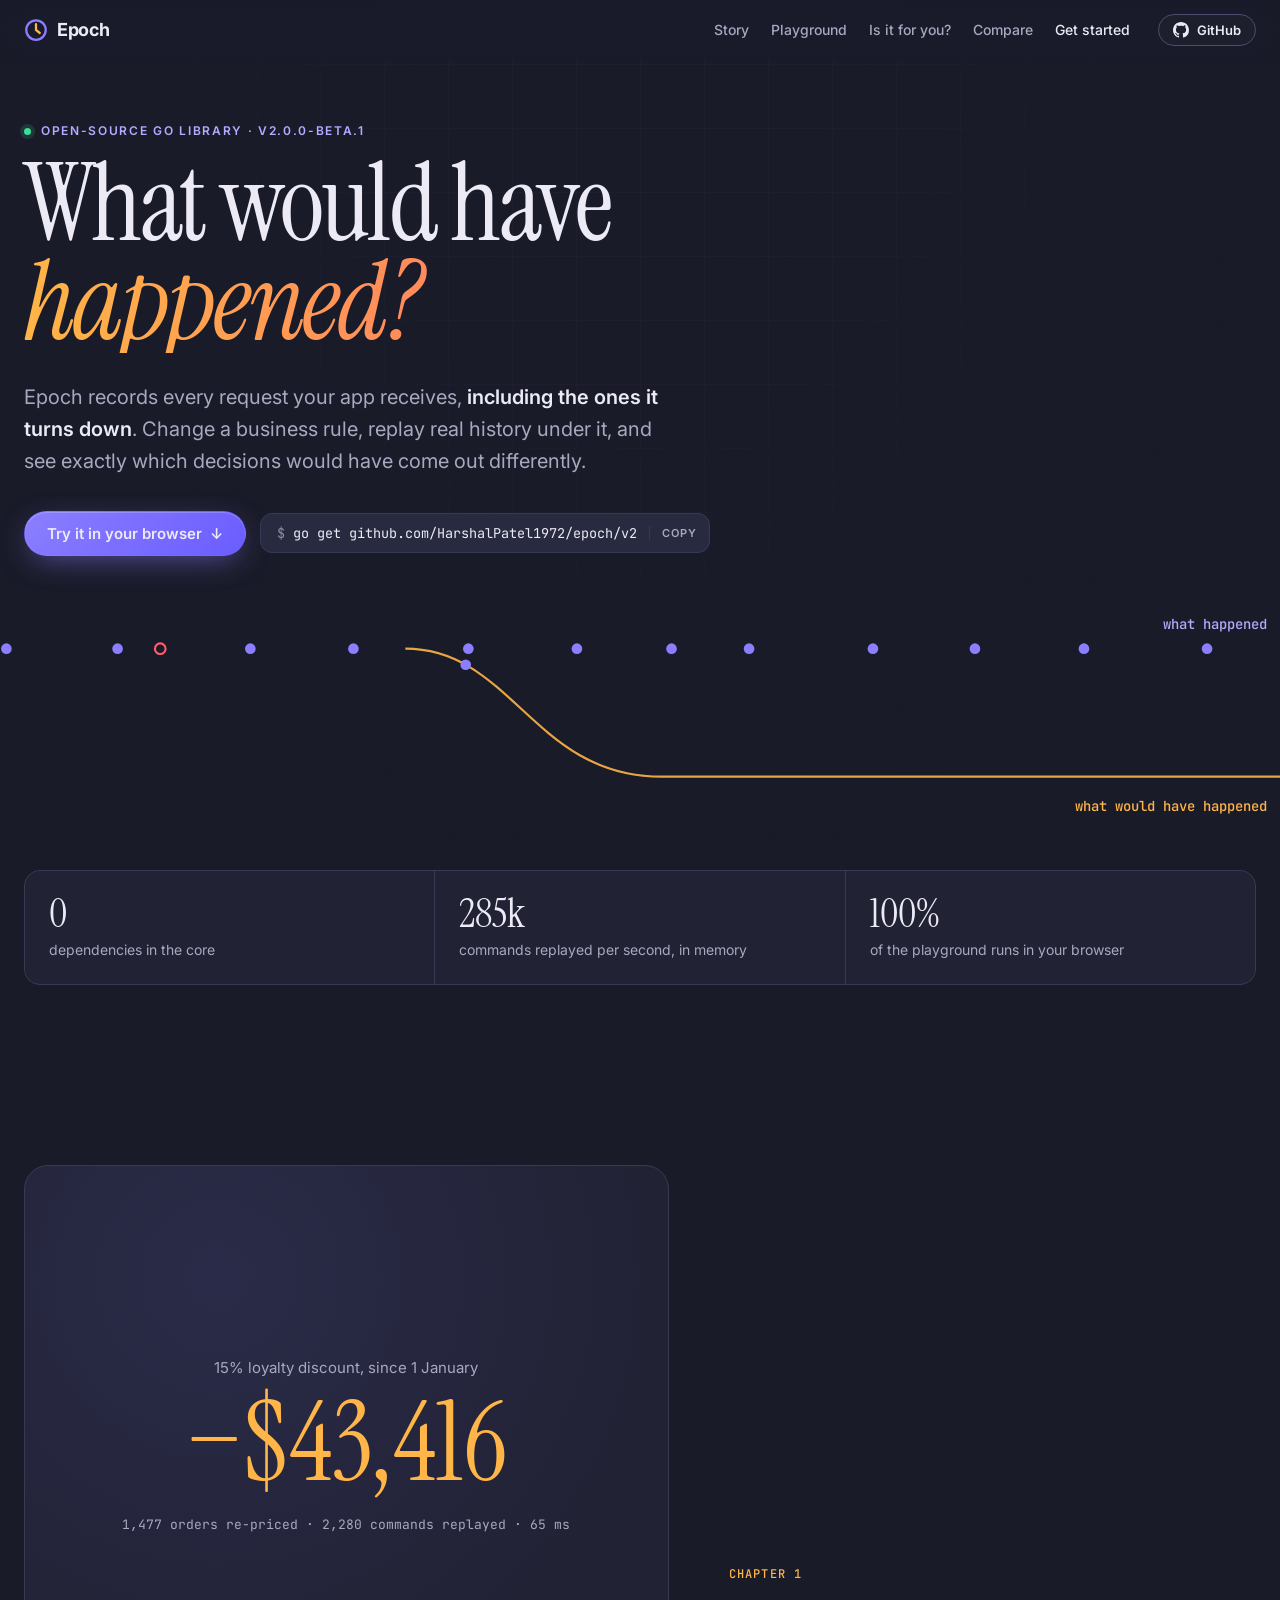
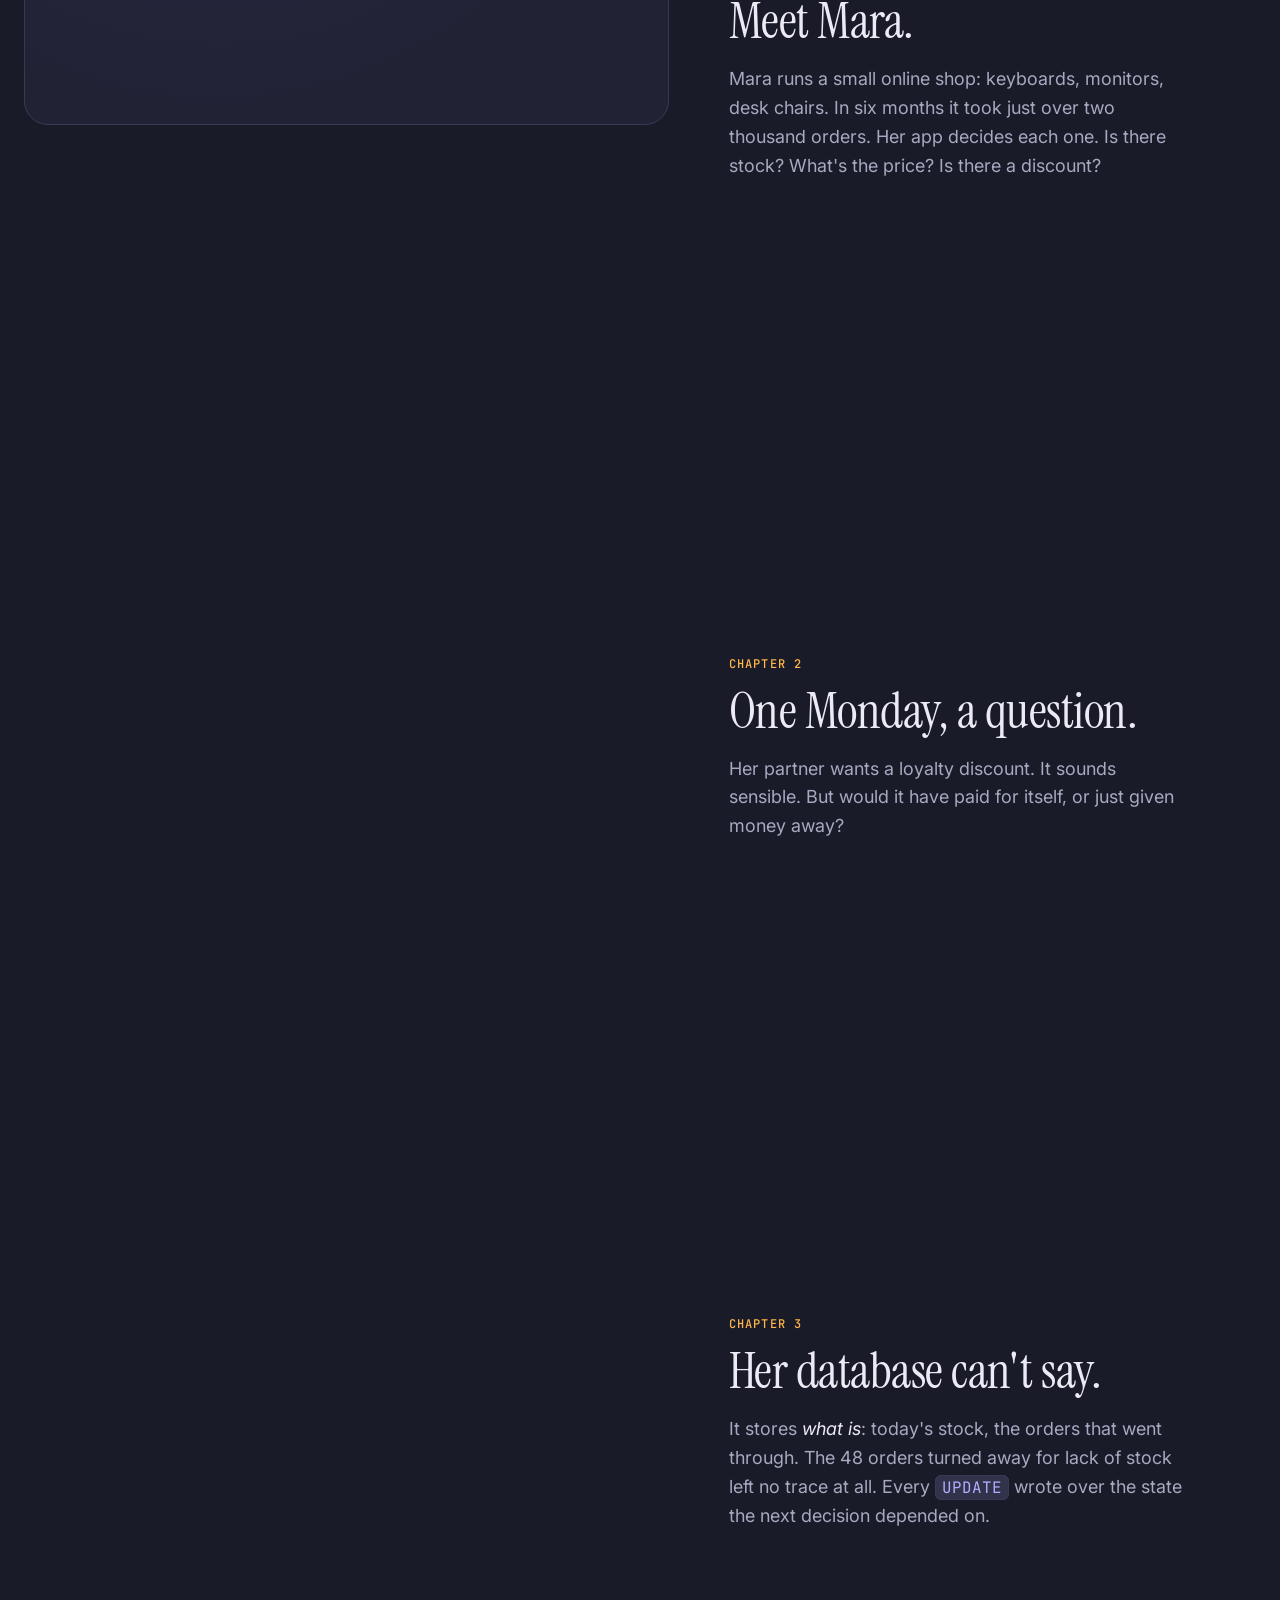
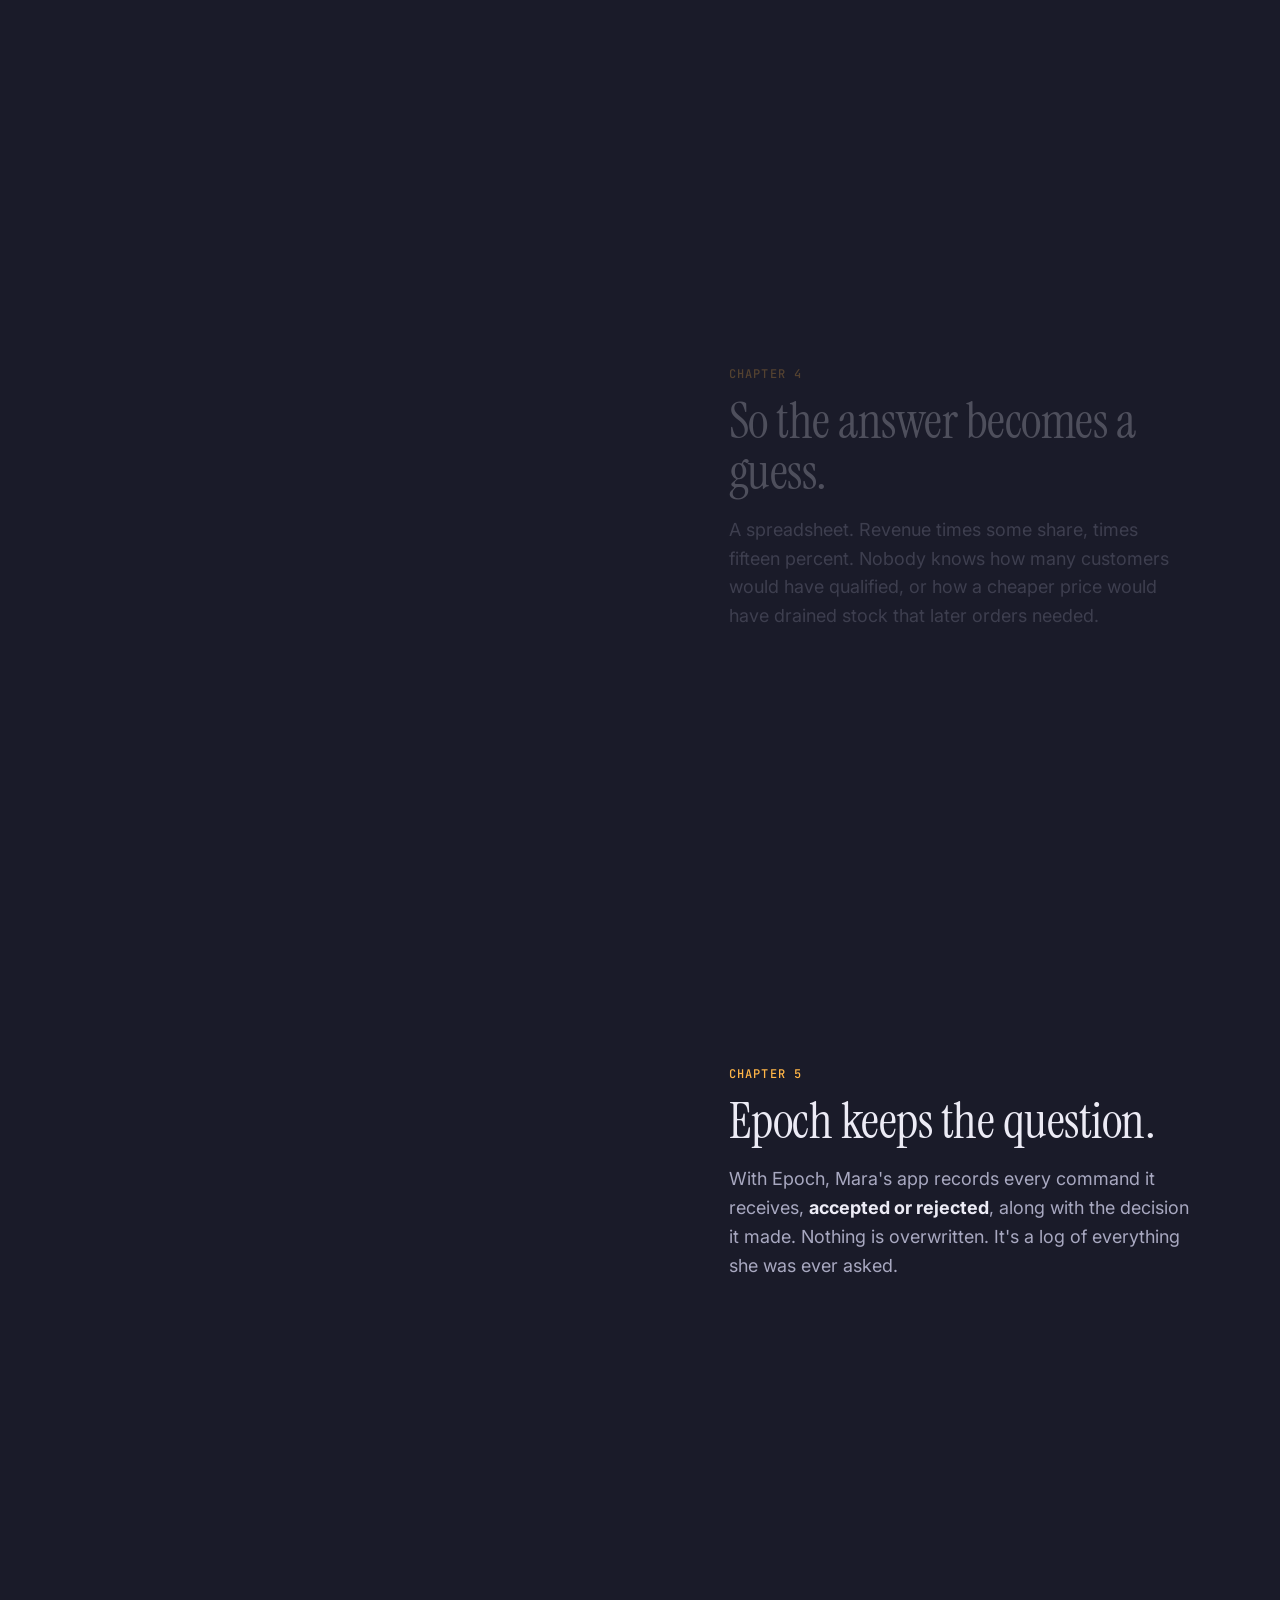
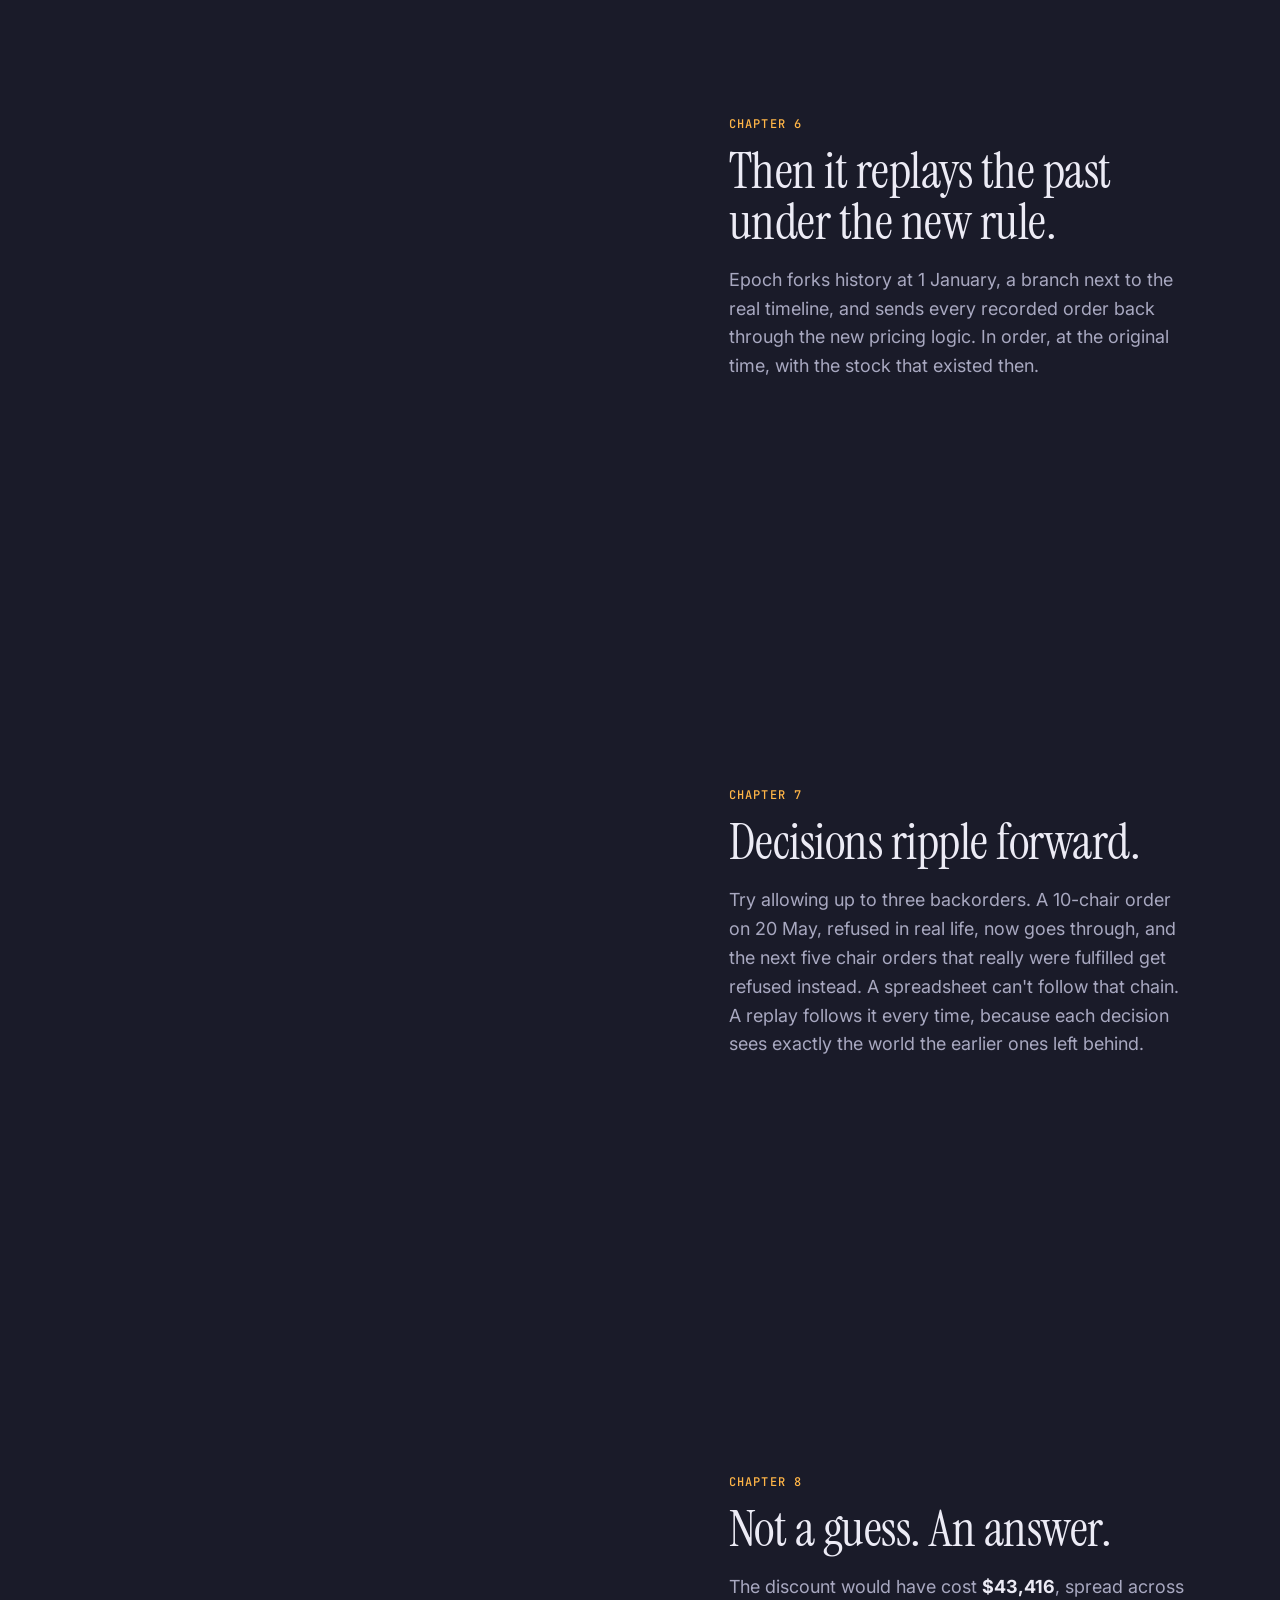
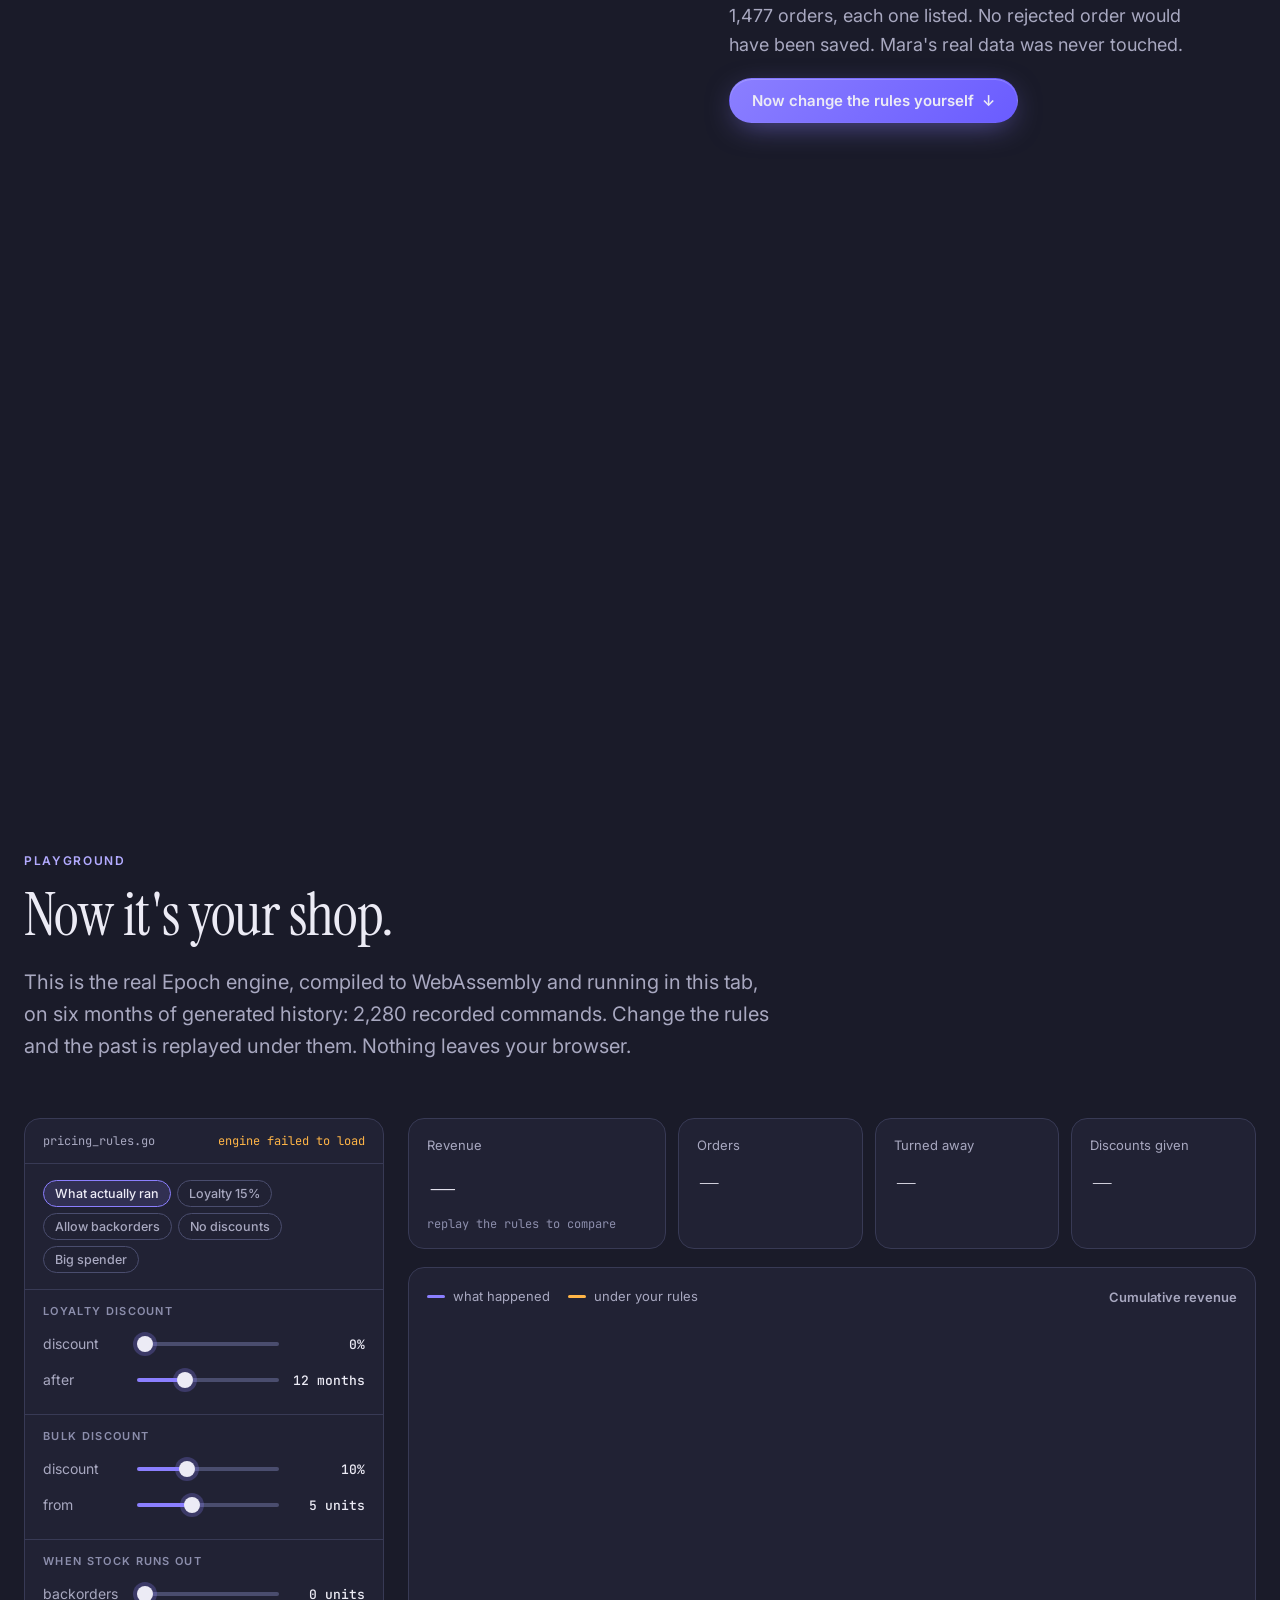
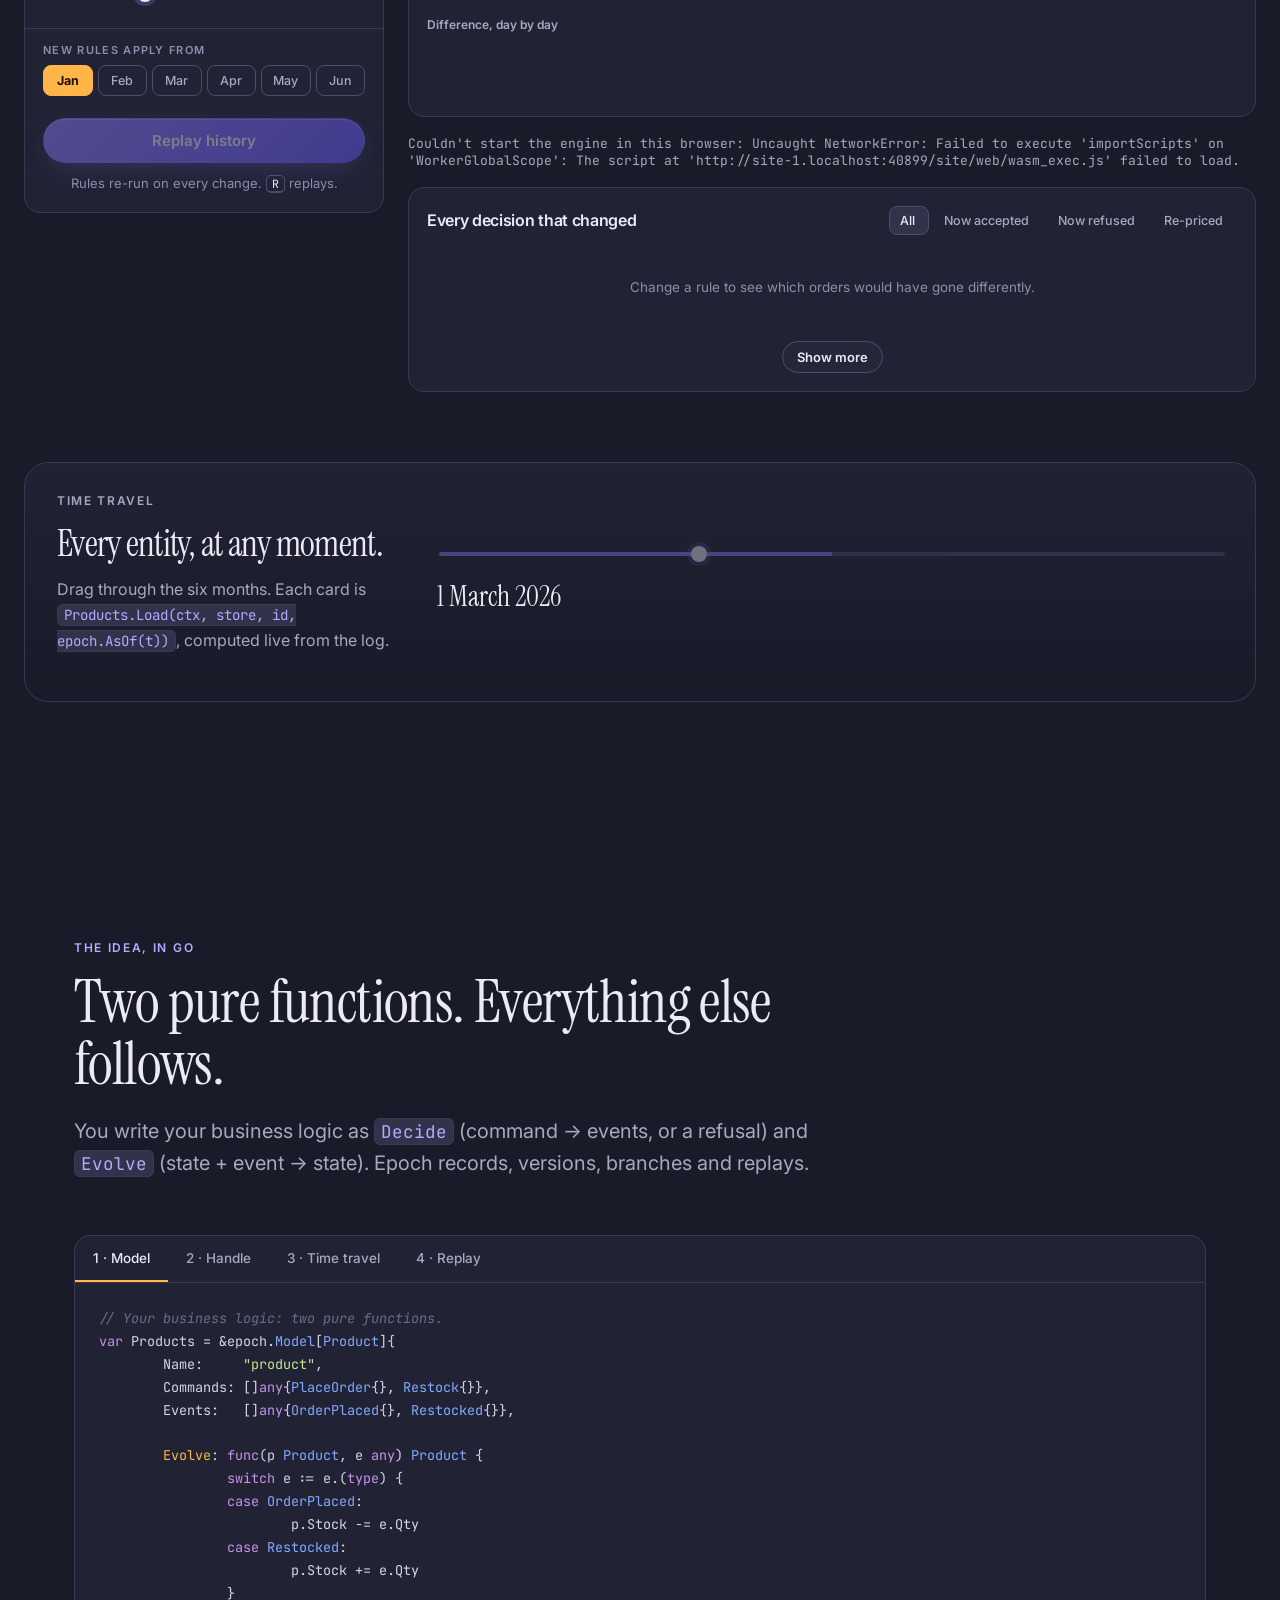
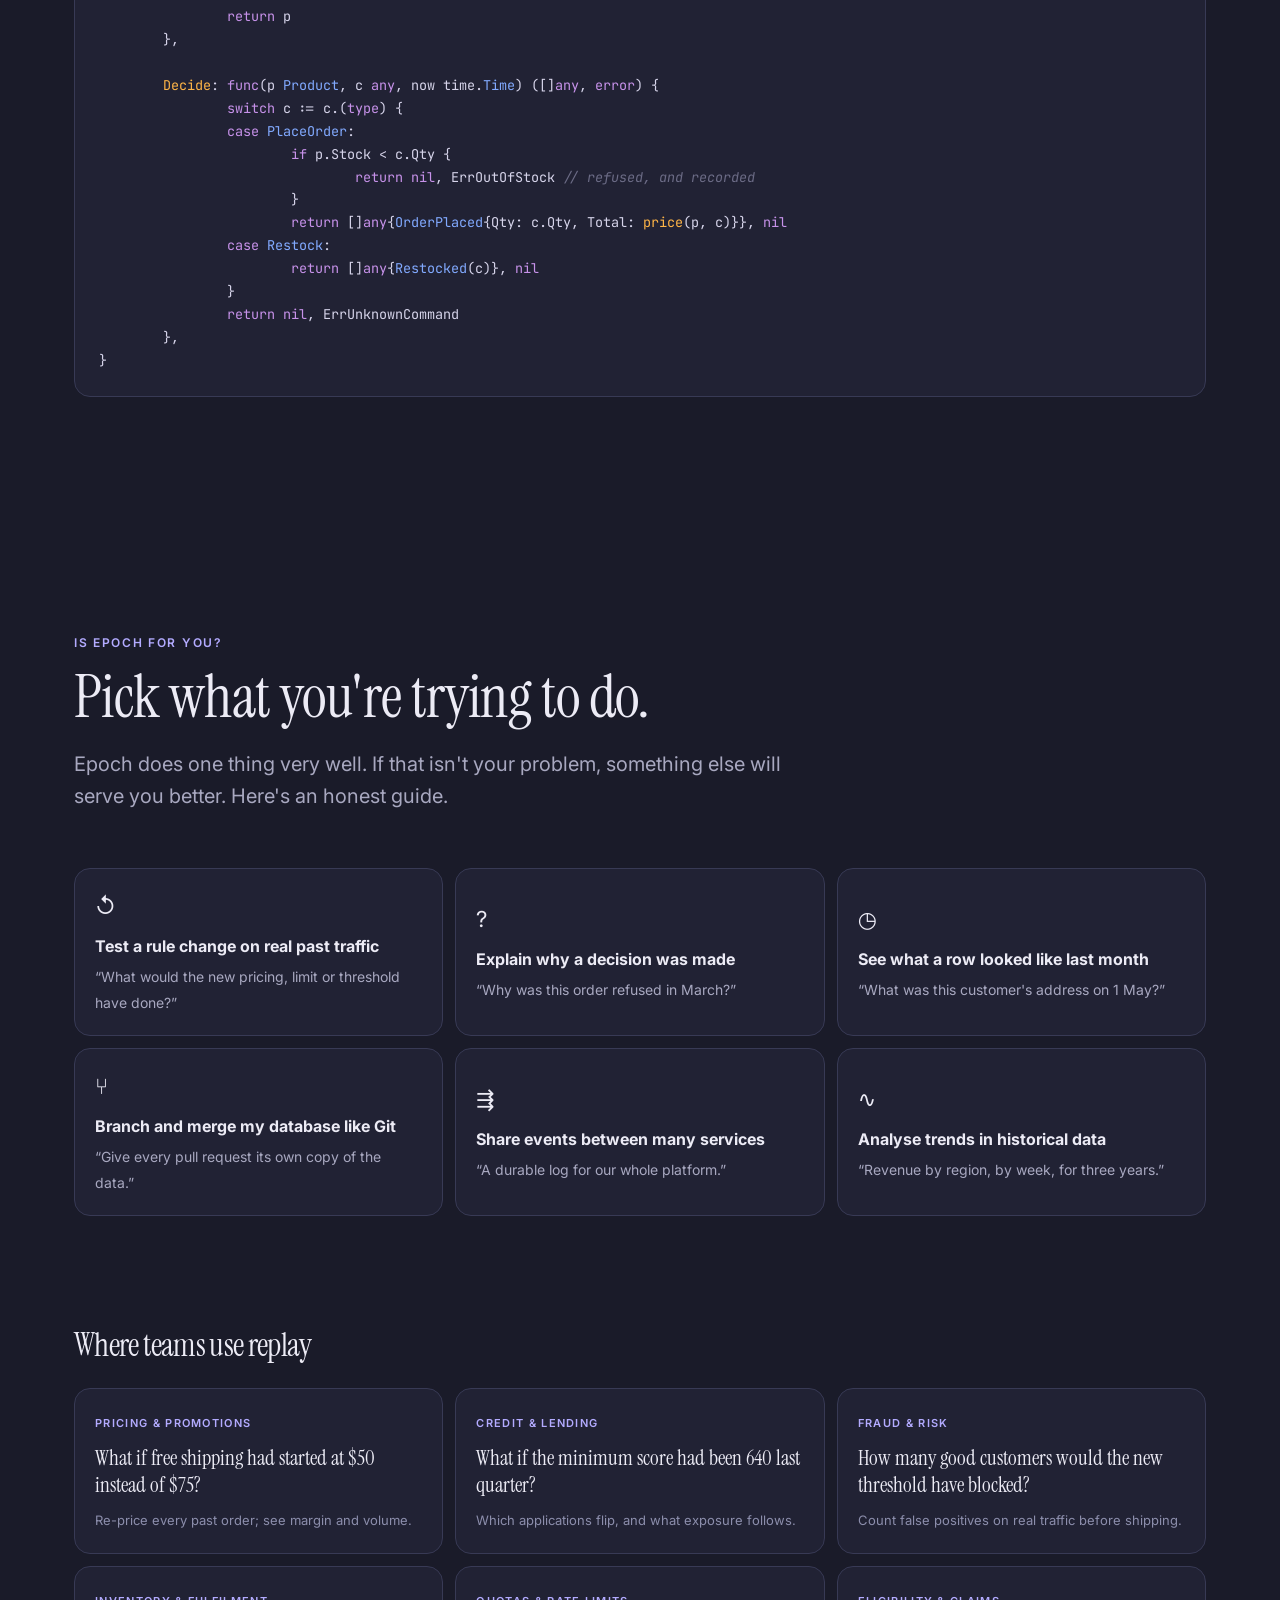
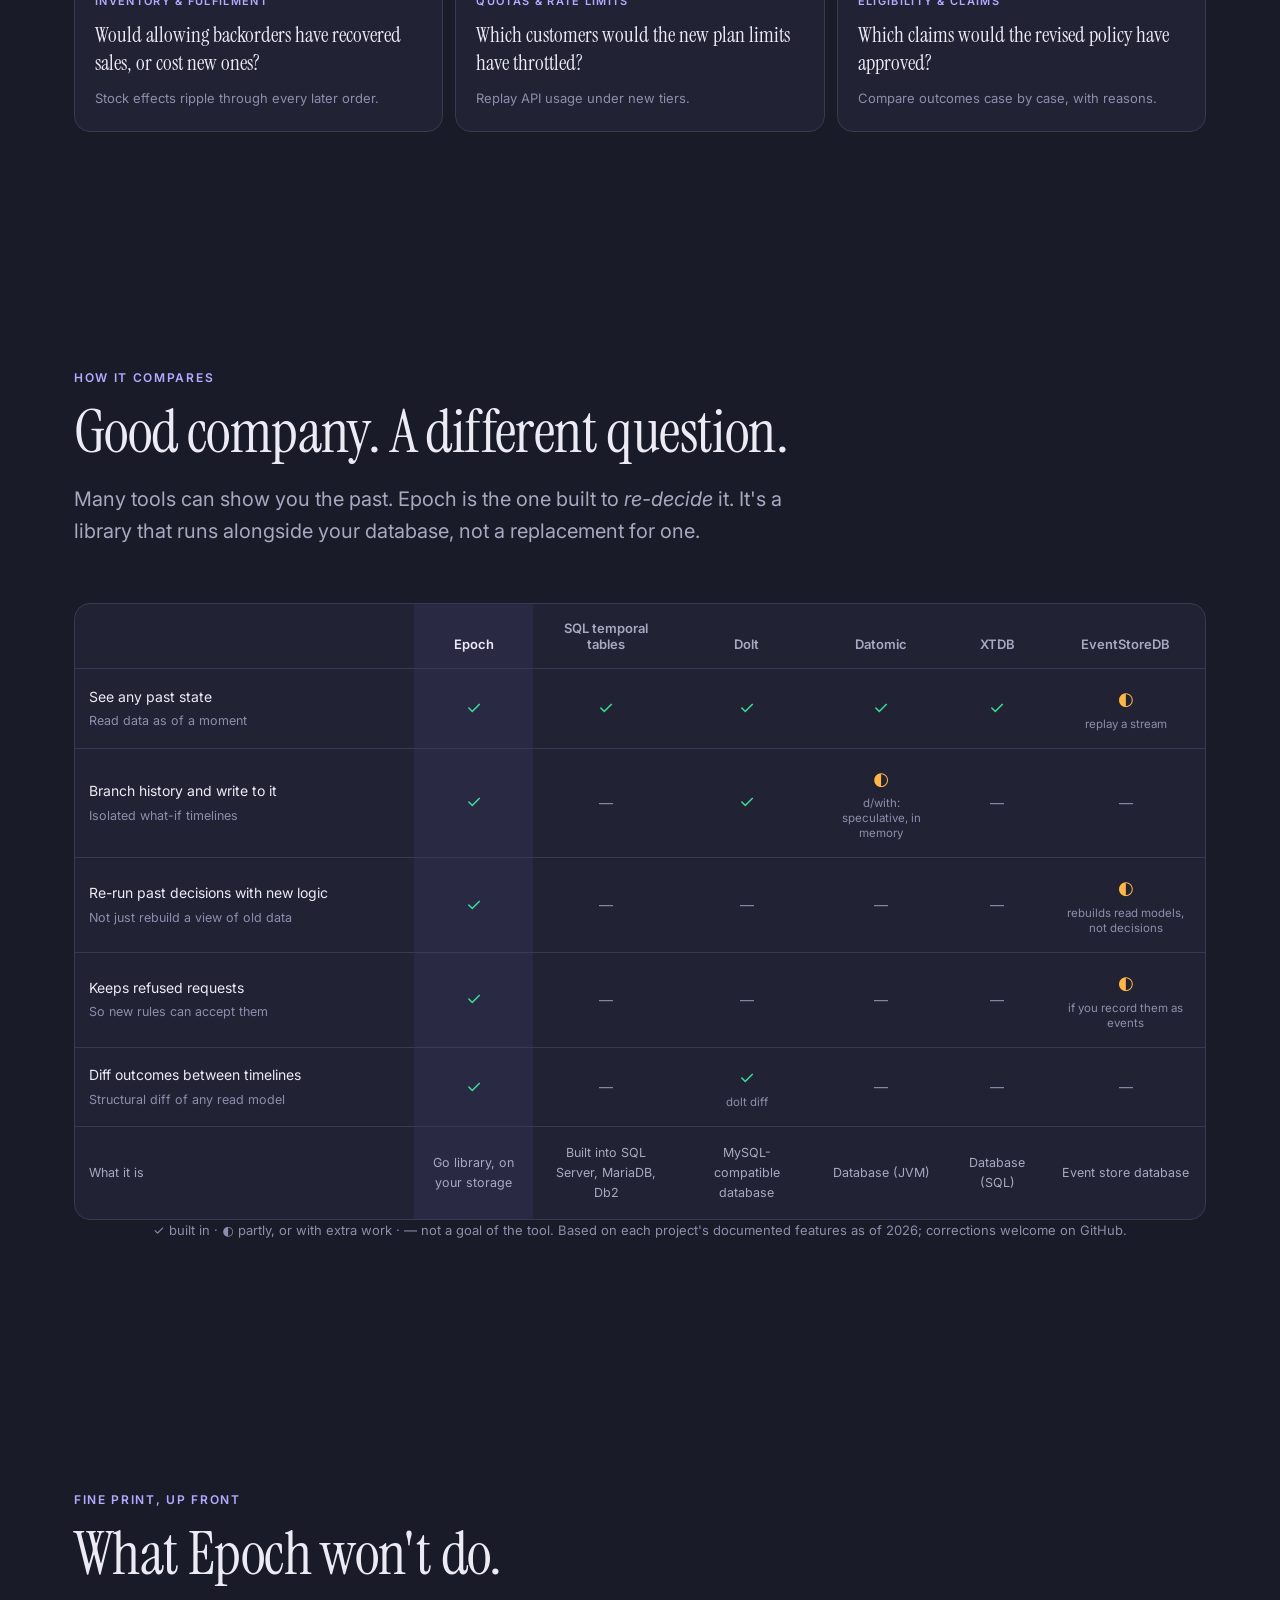
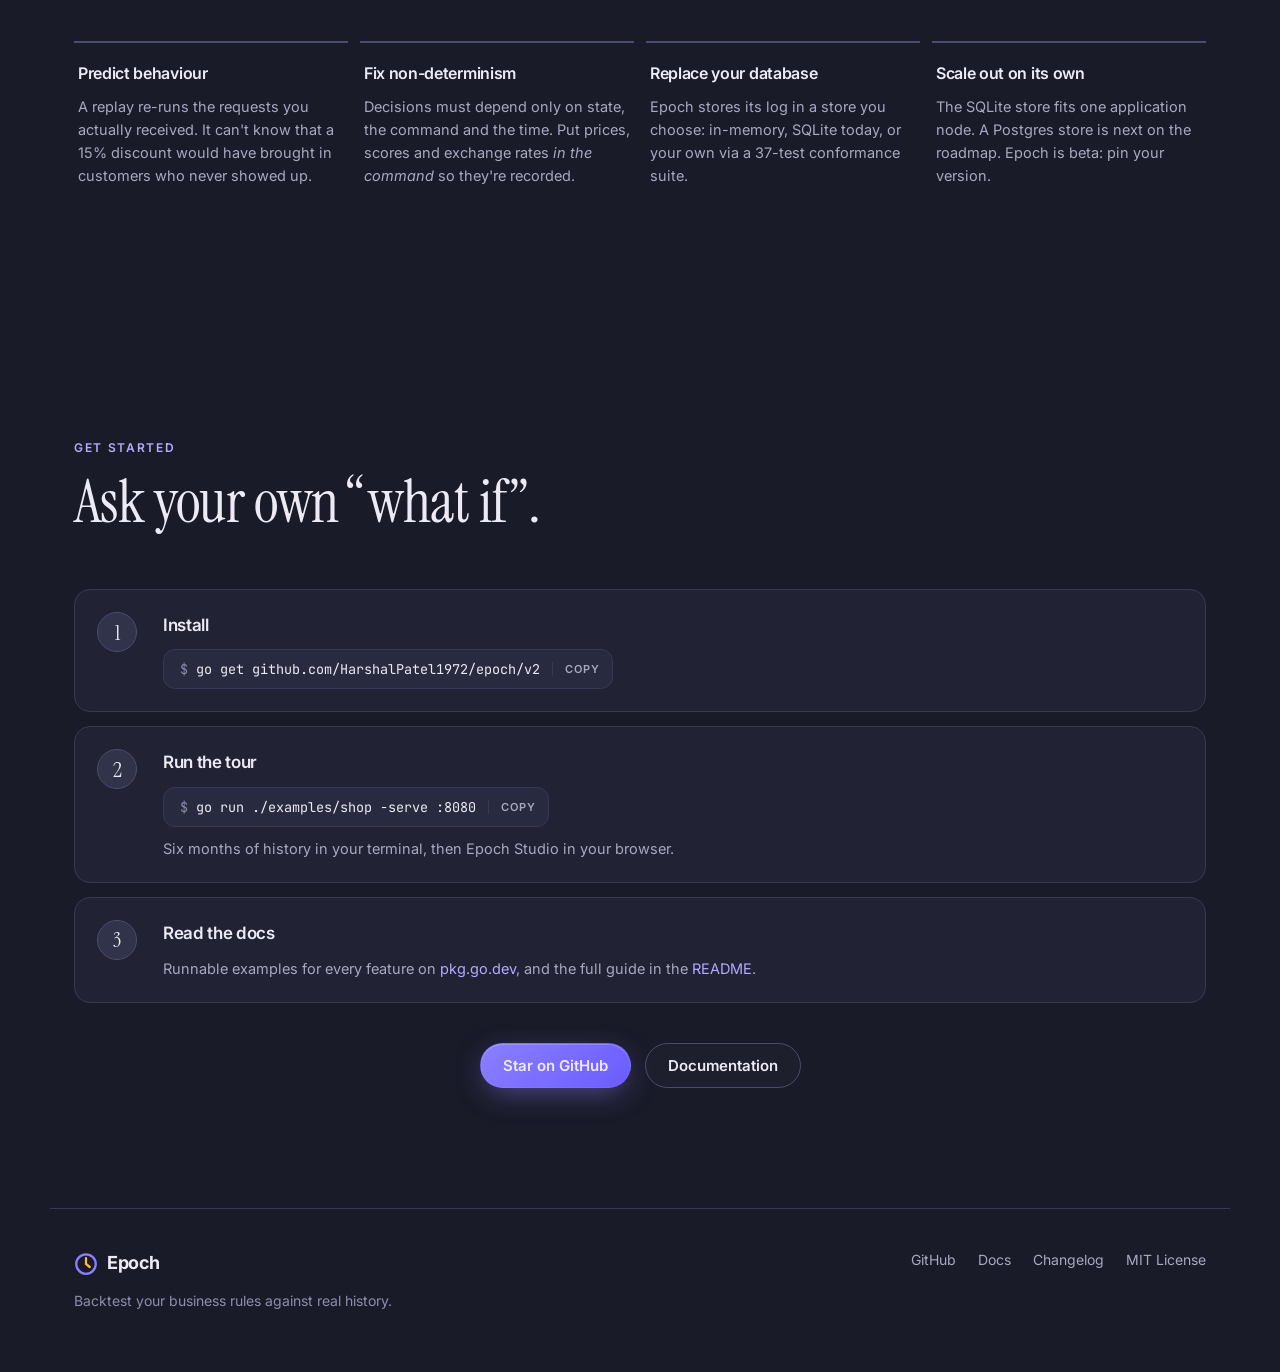
==== commit e5a4ae5b: "style(site): lift the background off near-black The near-black background mirrored the room on gloss" ====
--- a/site/web/index.html
+++ b/site/web/index.html
@@ -11,7 +11,7 @@
 <meta property="og:url" content="https://harshalpatel1972.github.io/Epoch/">
 <meta property="og:type" content="website">
 <meta name="twitter:card" content="summary_large_image">
-<meta name="theme-color" content="#07070c">
+<meta name="theme-color" content="#1a1b29">
 <link rel="icon" href="data:image/svg+xml,%3Csvg xmlns='http://www.w3.org/2000/svg' viewBox='0 0 32 32'%3E%3Ccircle cx='16' cy='16' r='13' fill='none' stroke='%238b7fff' stroke-width='3'/%3E%3Cpath d='M16 8v8l5 4' fill='none' stroke='%23ffb547' stroke-width='3' stroke-linecap='round'/%3E%3C/svg%3E">
 <link rel="preconnect" href="https://fonts.googleapis.com">
 <link rel="preconnect" href="https://fonts.gstatic.com" crossorigin>
--- a/site/web/styles.css
+++ b/site/web/styles.css
@@ -2,15 +2,16 @@
    what would have happened, green accepted, red refused. */
 
 :root {
-  --bg: #07070c;
-  --bg-1: #0d0d16;
-  --bg-2: #13131f;
-  --bg-3: #1b1b2b;
-  --line: #24243a;
-  --line-2: #33334d;
+  /* Lifted from near-black so glossy screens don't mirror the room. */
+  --bg: #1a1b29;
+  --bg-1: #212234;
+  --bg-2: #282a3f;
+  --bg-3: #31334b;
+  --line: #383a55;
+  --line-2: #4a4d6e;
   --text: #ecebf5;
-  --muted: #9a9ab3;
-  --dim: #6c6c86;
+  --muted: #a8a8c0;
+  --dim: #8c8eac;
   --violet: #8b7fff;
   --violet-2: #b3abff;
   --amber: #ffb547;
@@ -40,7 +41,7 @@
   background-image: linear-gradient(var(--bg-2) 1px, transparent 1px), linear-gradient(90deg, var(--bg-2) 1px, transparent 1px);
   background-size: 64px 64px;
   mask-image: radial-gradient(ellipse at 50% 0%, black 10%, transparent 70%);
-  opacity: .55;
+  opacity: .35;
 }
 a { color: var(--violet-2); text-decoration: none; }
 a:hover { color: var(--text); }
@@ -86,7 +87,7 @@
 .copy-label { font: 600 11px var(--sans); text-transform: uppercase; letter-spacing: .08em; color: var(--muted); border-left: 1px solid var(--line); padding-left: 12px; }
 
 /* ---------- nav ---------- */
-.nav { position: sticky; top: 0; z-index: 50; display: flex; align-items: center; gap: 28px; padding: 14px 24px; backdrop-filter: blur(14px) saturate(140%); background: rgba(7,7,12,.6); border-bottom: 1px solid transparent; transition: border-color .3s; }
+.nav { position: sticky; top: 0; z-index: 50; display: flex; align-items: center; gap: 28px; padding: 14px 24px; backdrop-filter: blur(14px) saturate(140%); background: rgba(26,27,41,.78); border-bottom: 1px solid transparent; transition: border-color .3s; }
 .nav.scrolled { border-bottom-color: var(--line); }
 .nav nav { display: flex; gap: 22px; margin-left: auto; }
 .nav nav a { color: var(--muted); font-size: 14px; font-weight: 500; }
@@ -120,7 +121,7 @@
 /* ---------- story ---------- */
 .story { display: grid; grid-template-columns: 1.1fr .9fr; gap: 60px; max-width: 1280px; }
 .stage-wrap { position: relative; }
-.stage { position: sticky; top: 90px; height: min(560px, calc(100vh - 120px)); border: 1px solid var(--line); border-radius: 24px; background: radial-gradient(ellipse at 30% 20%, #15152a, var(--bg-1) 70%); overflow: hidden; }
+.stage { position: sticky; top: 90px; height: min(560px, calc(100vh - 120px)); border: 1px solid var(--line); border-radius: 24px; background: radial-gradient(ellipse at 30% 20%, #2a2b48, var(--bg-1) 70%); overflow: hidden; }
 .scene { position: absolute; inset: 0; display: grid; place-items: center; opacity: 0; transform: scale(.98); transition: opacity .6s, transform .6s; pointer-events: none; padding: 28px; }
 .scene.on { opacity: 1; transform: none; }
 .scene svg { width: 100%; height: 100%; overflow: visible; }
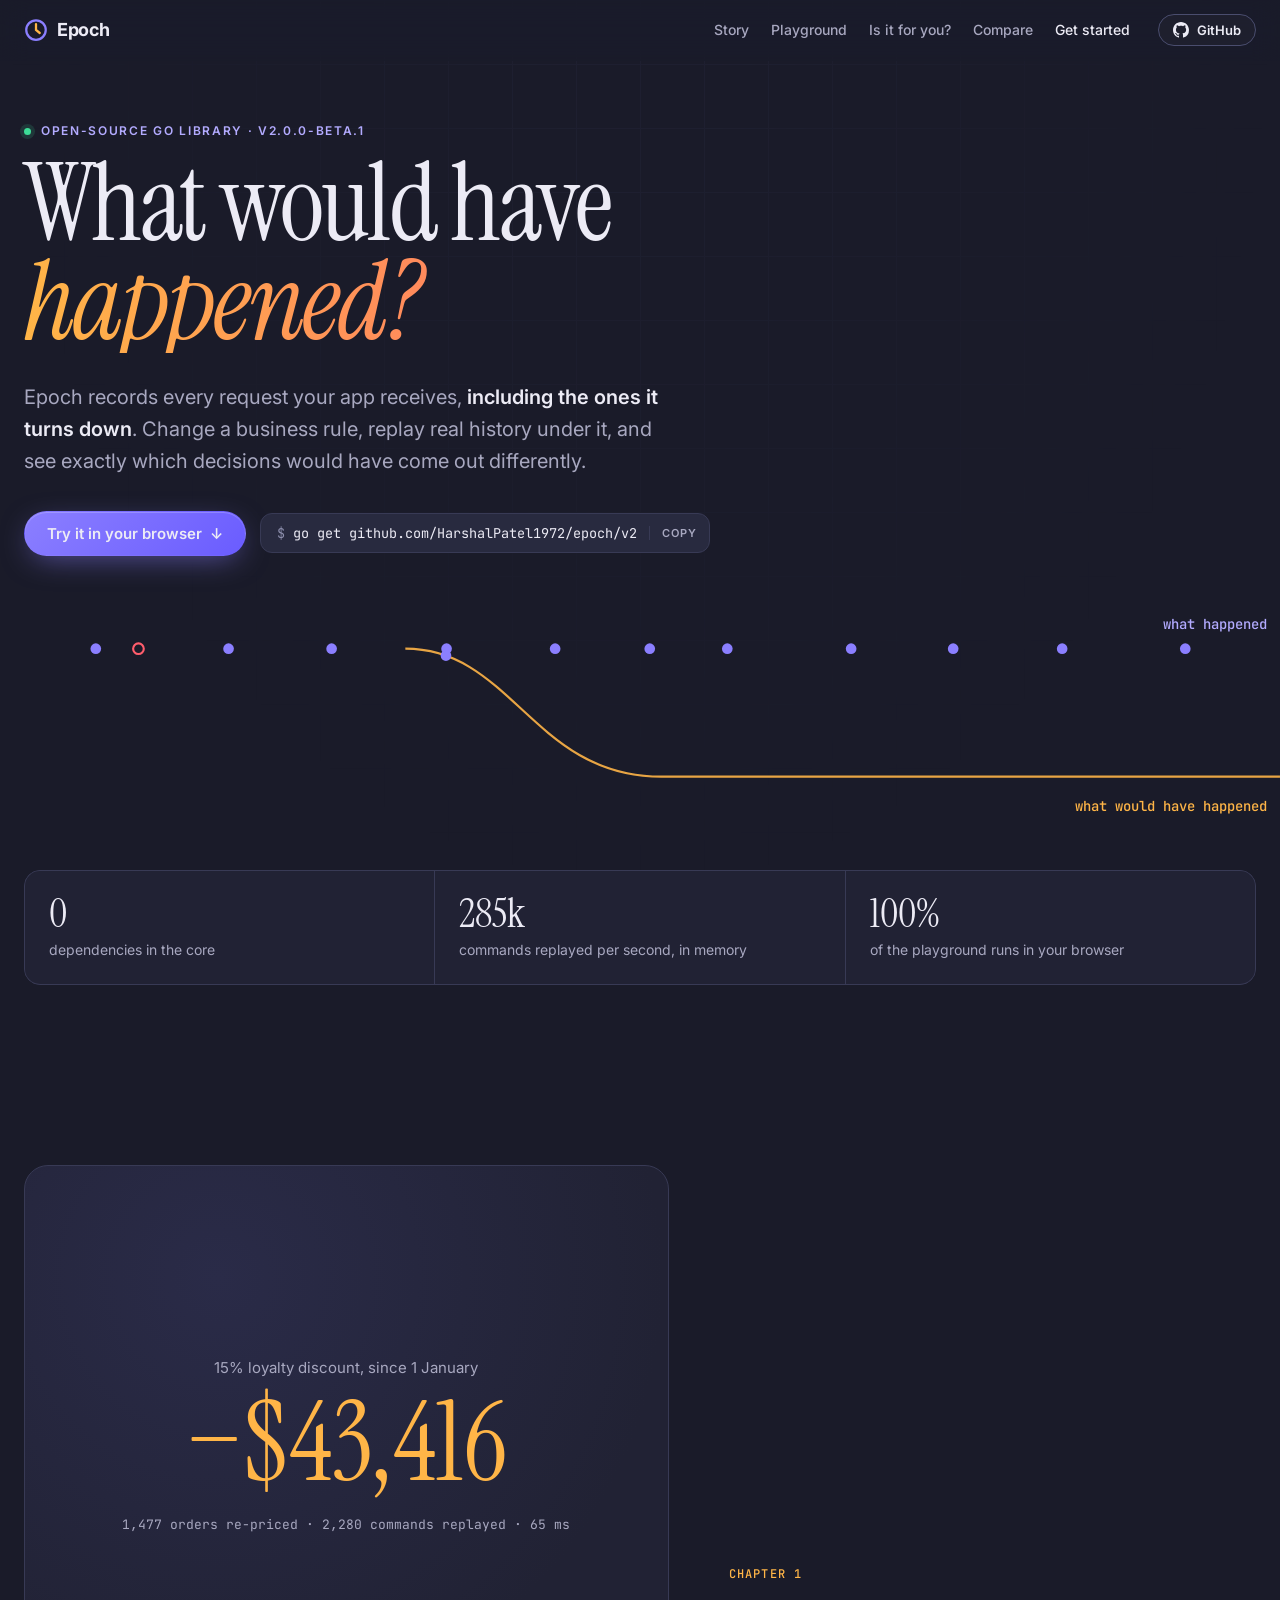
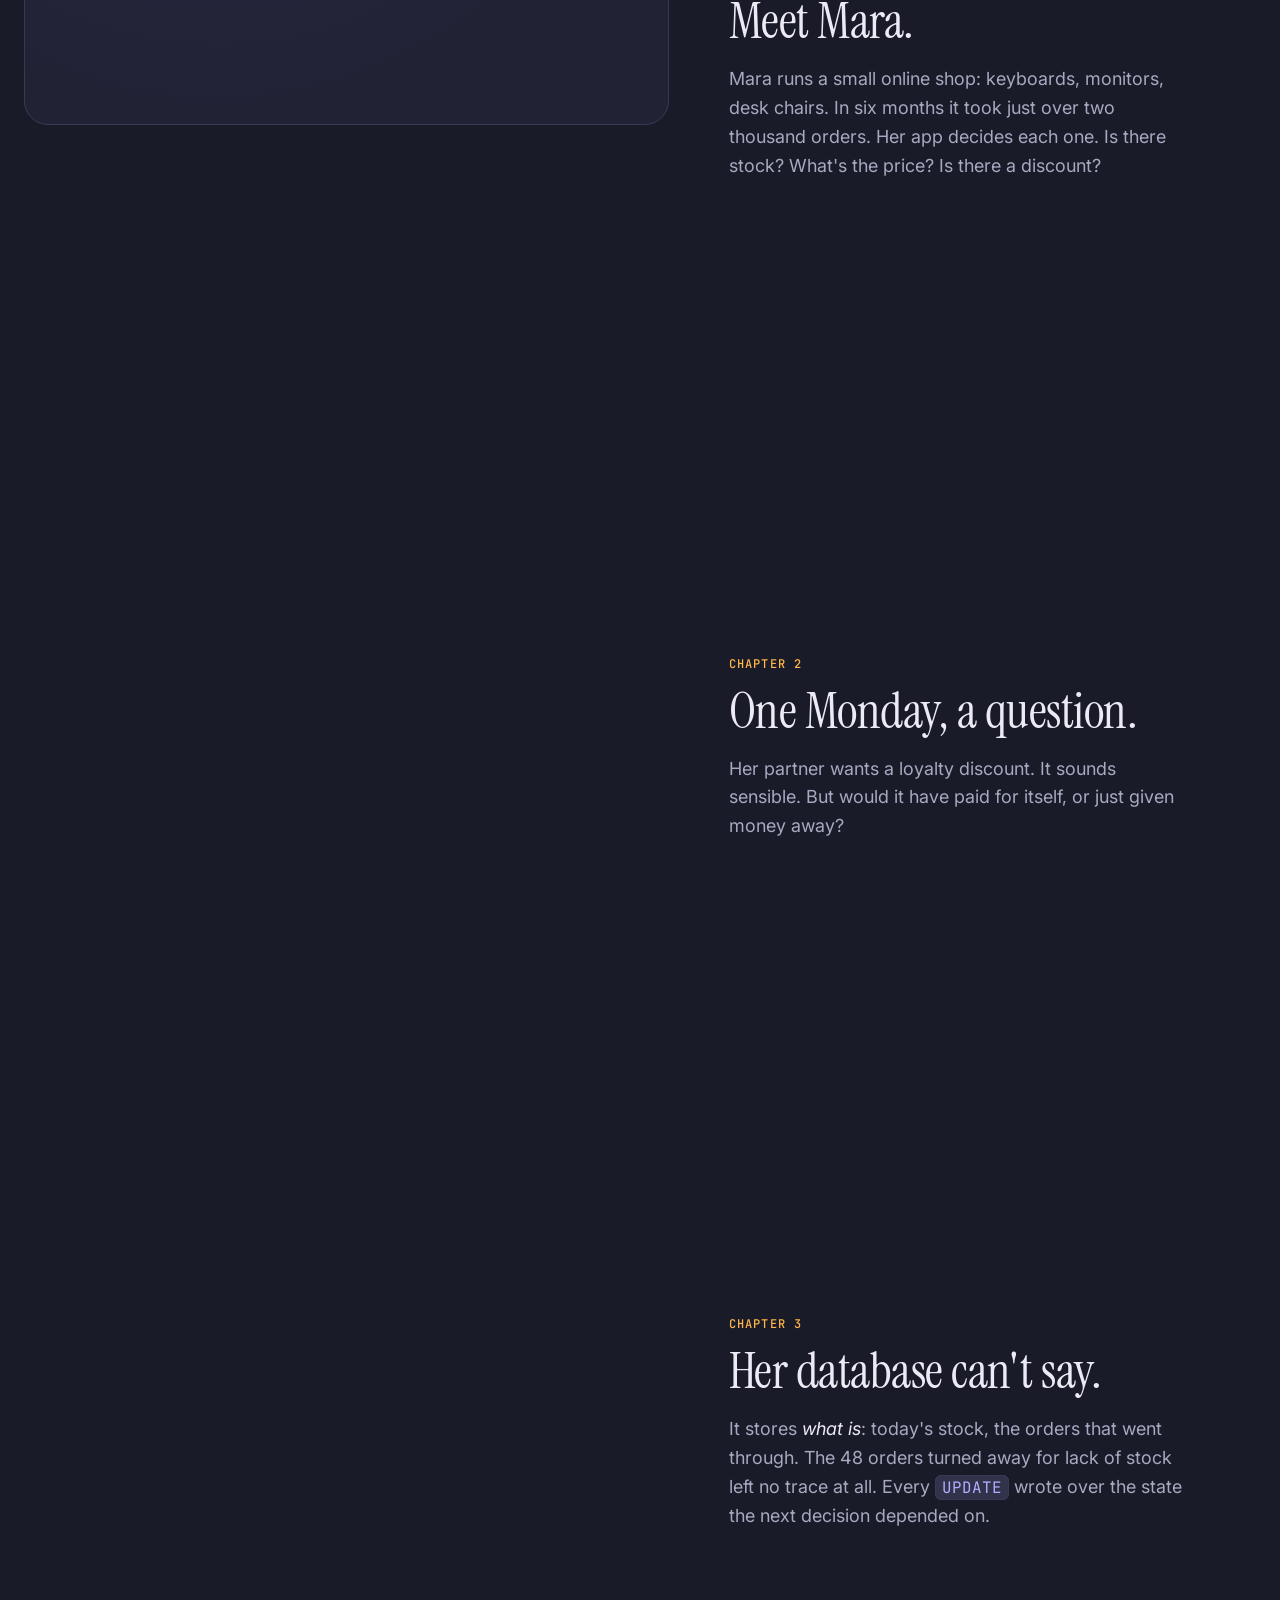
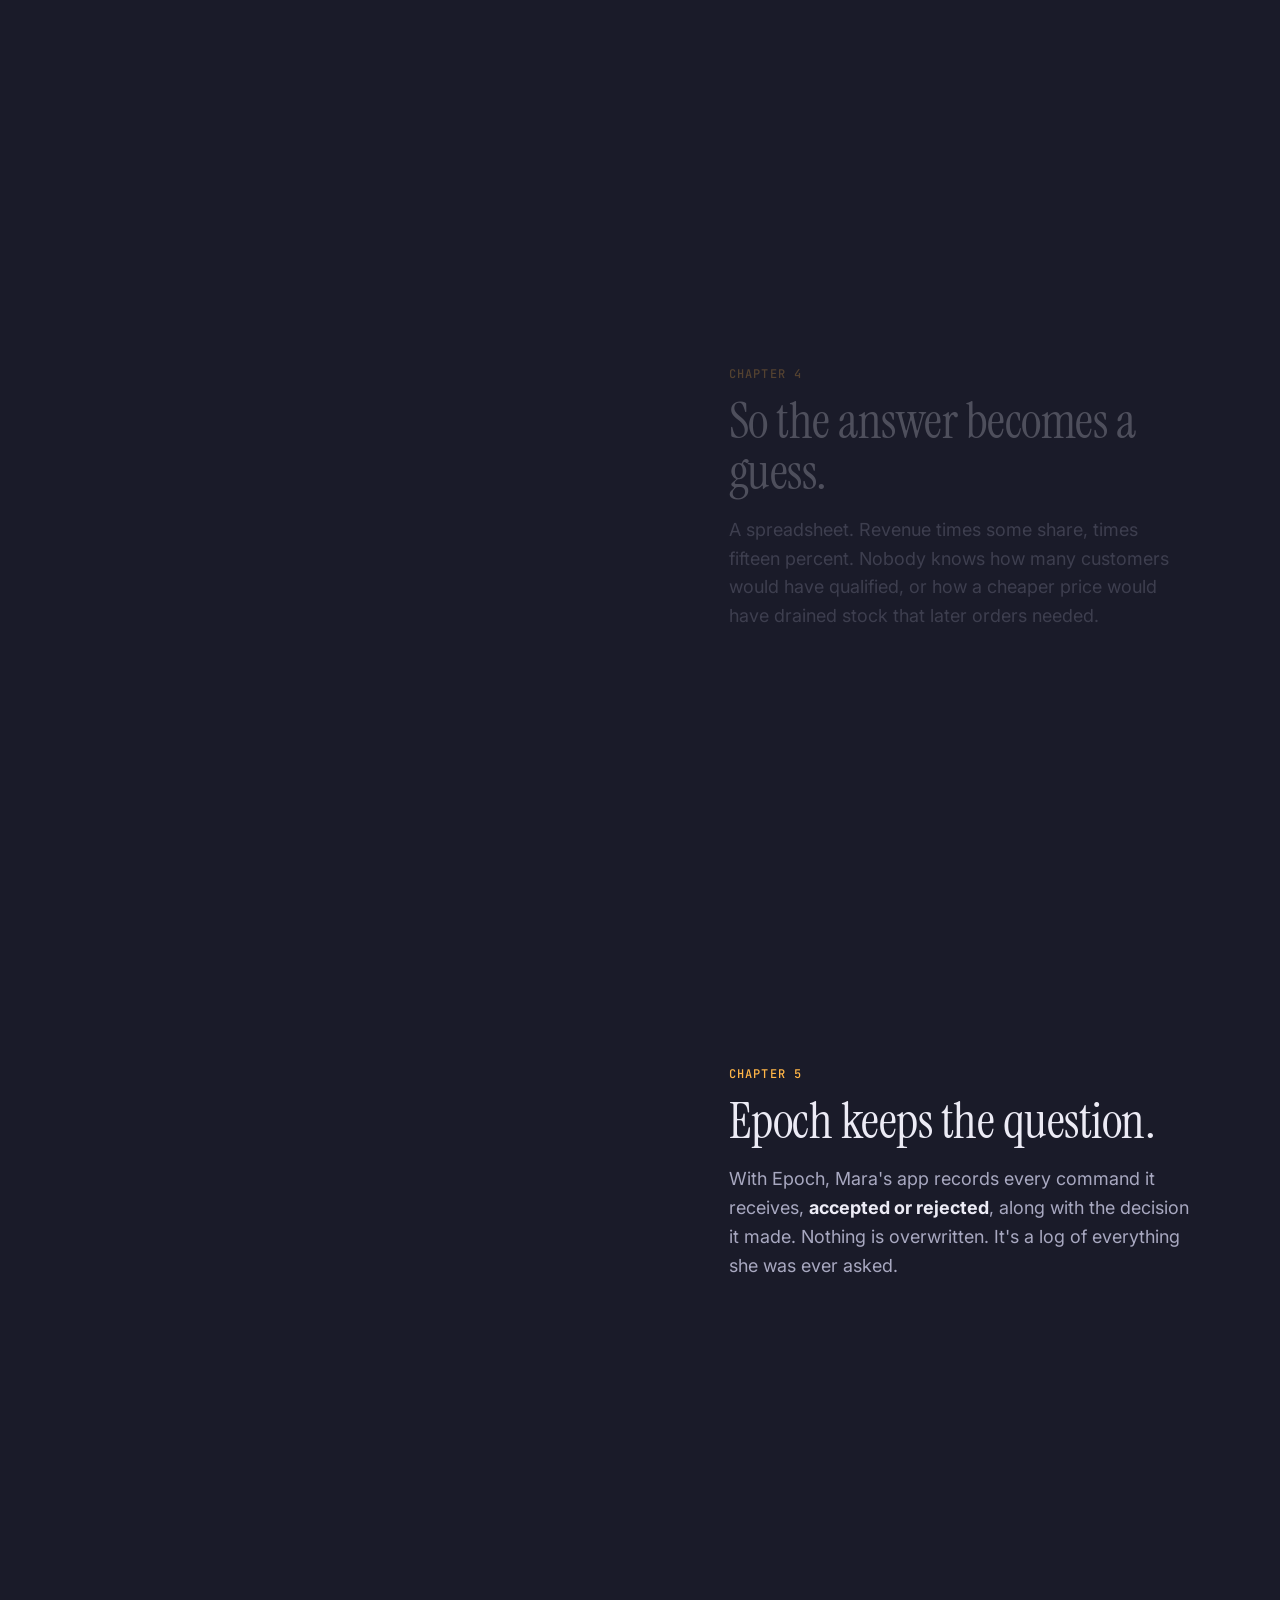
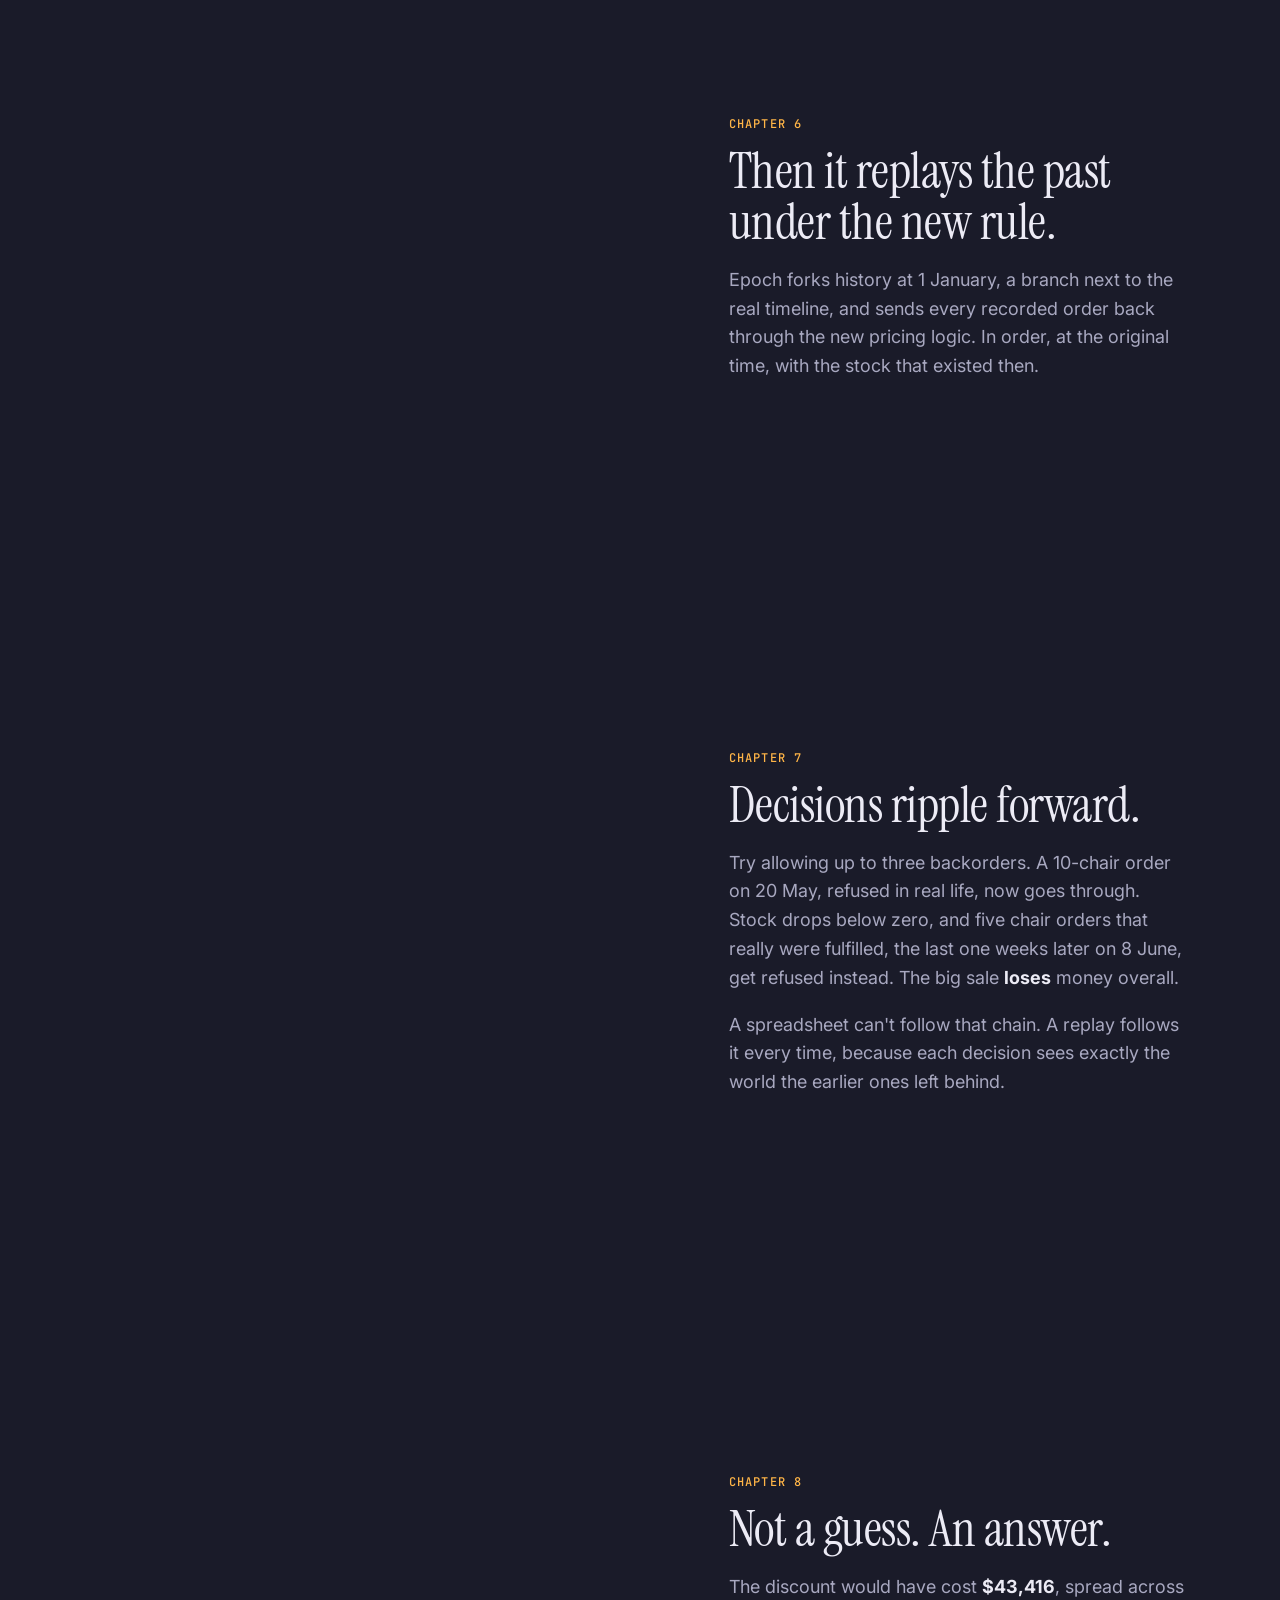
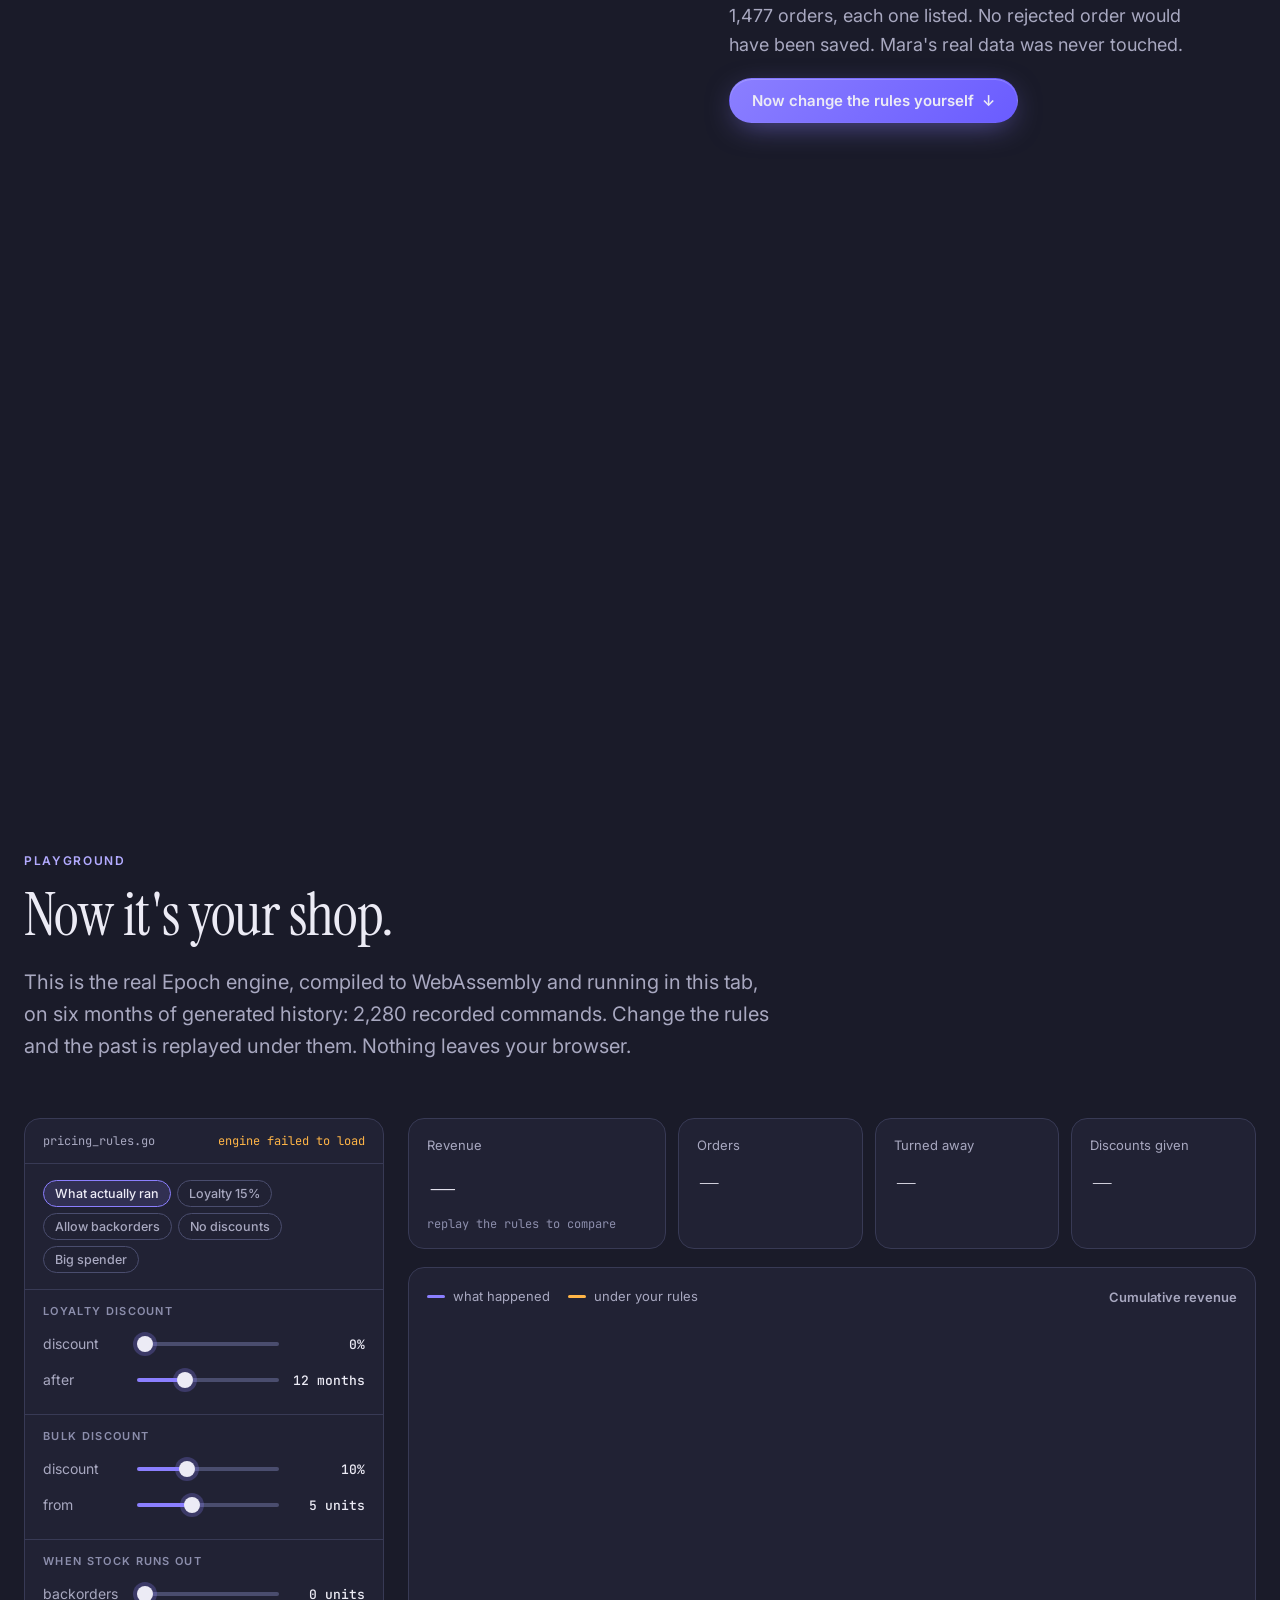
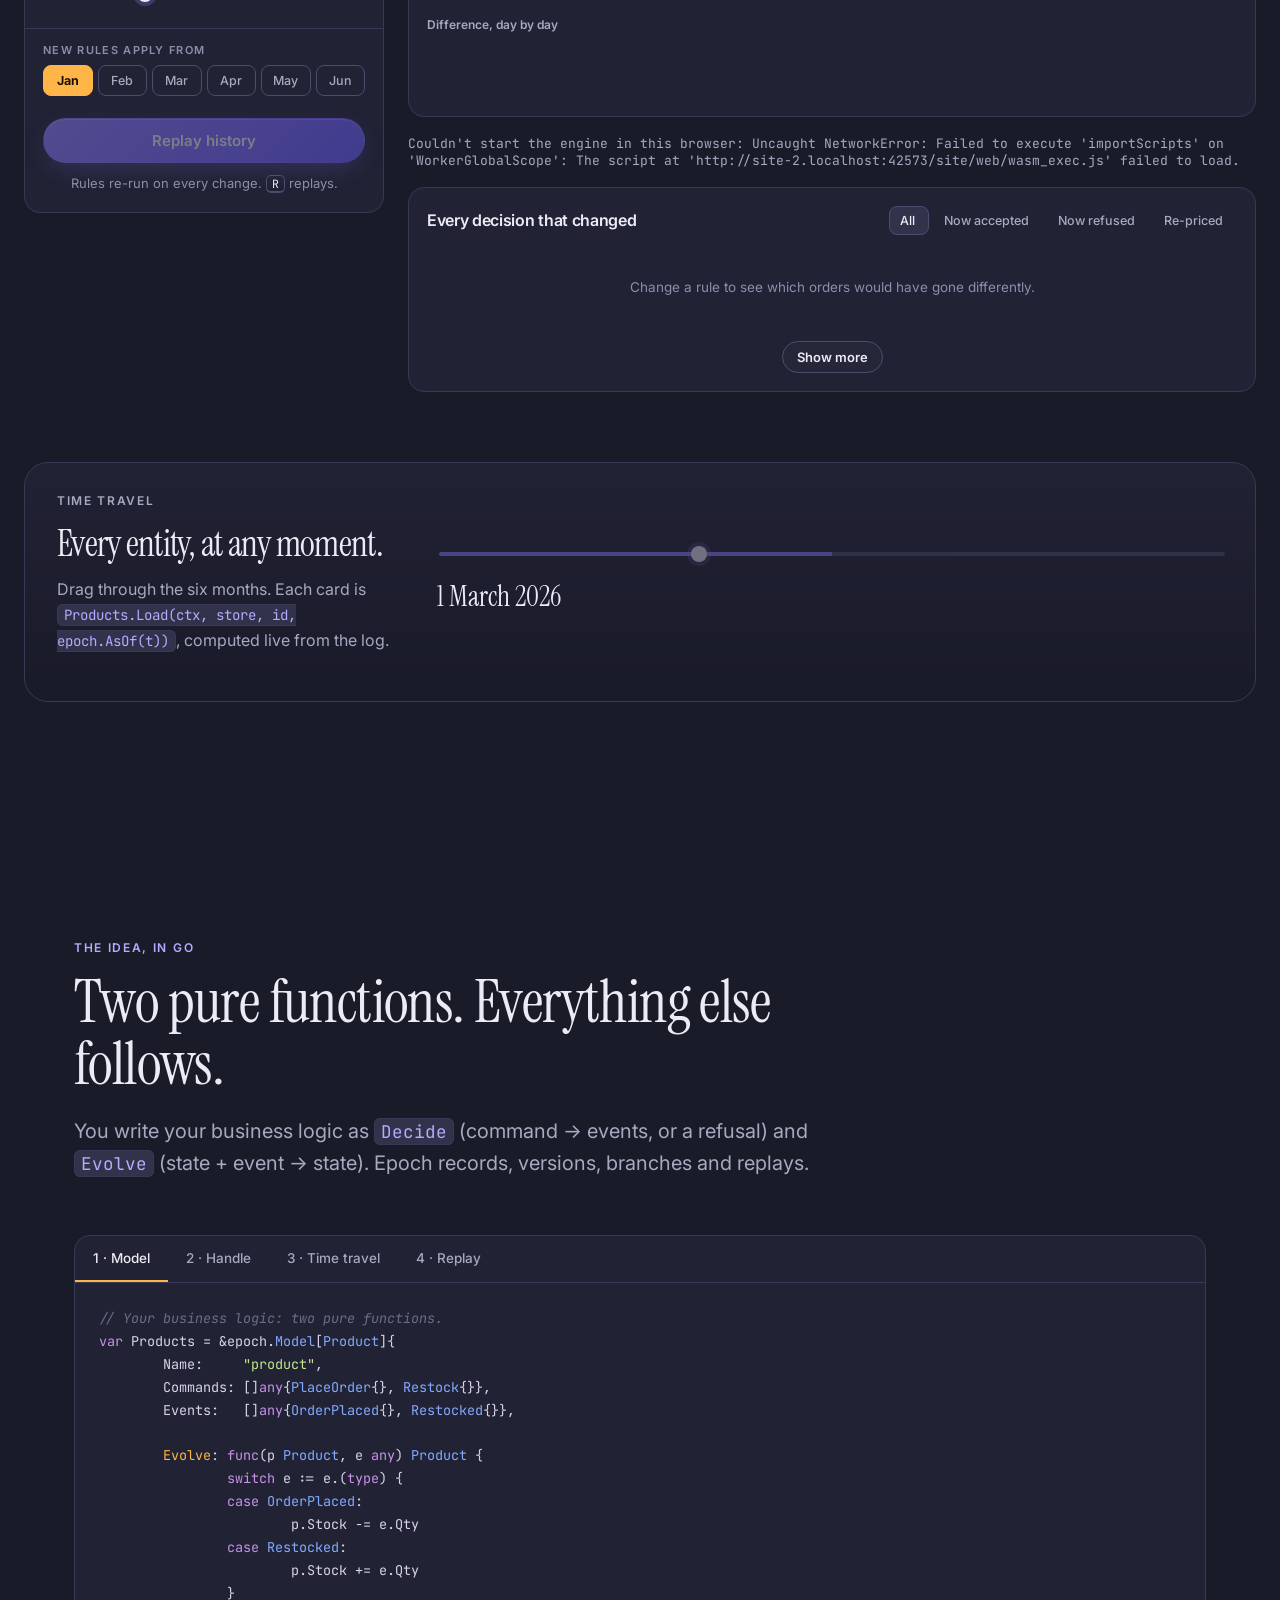
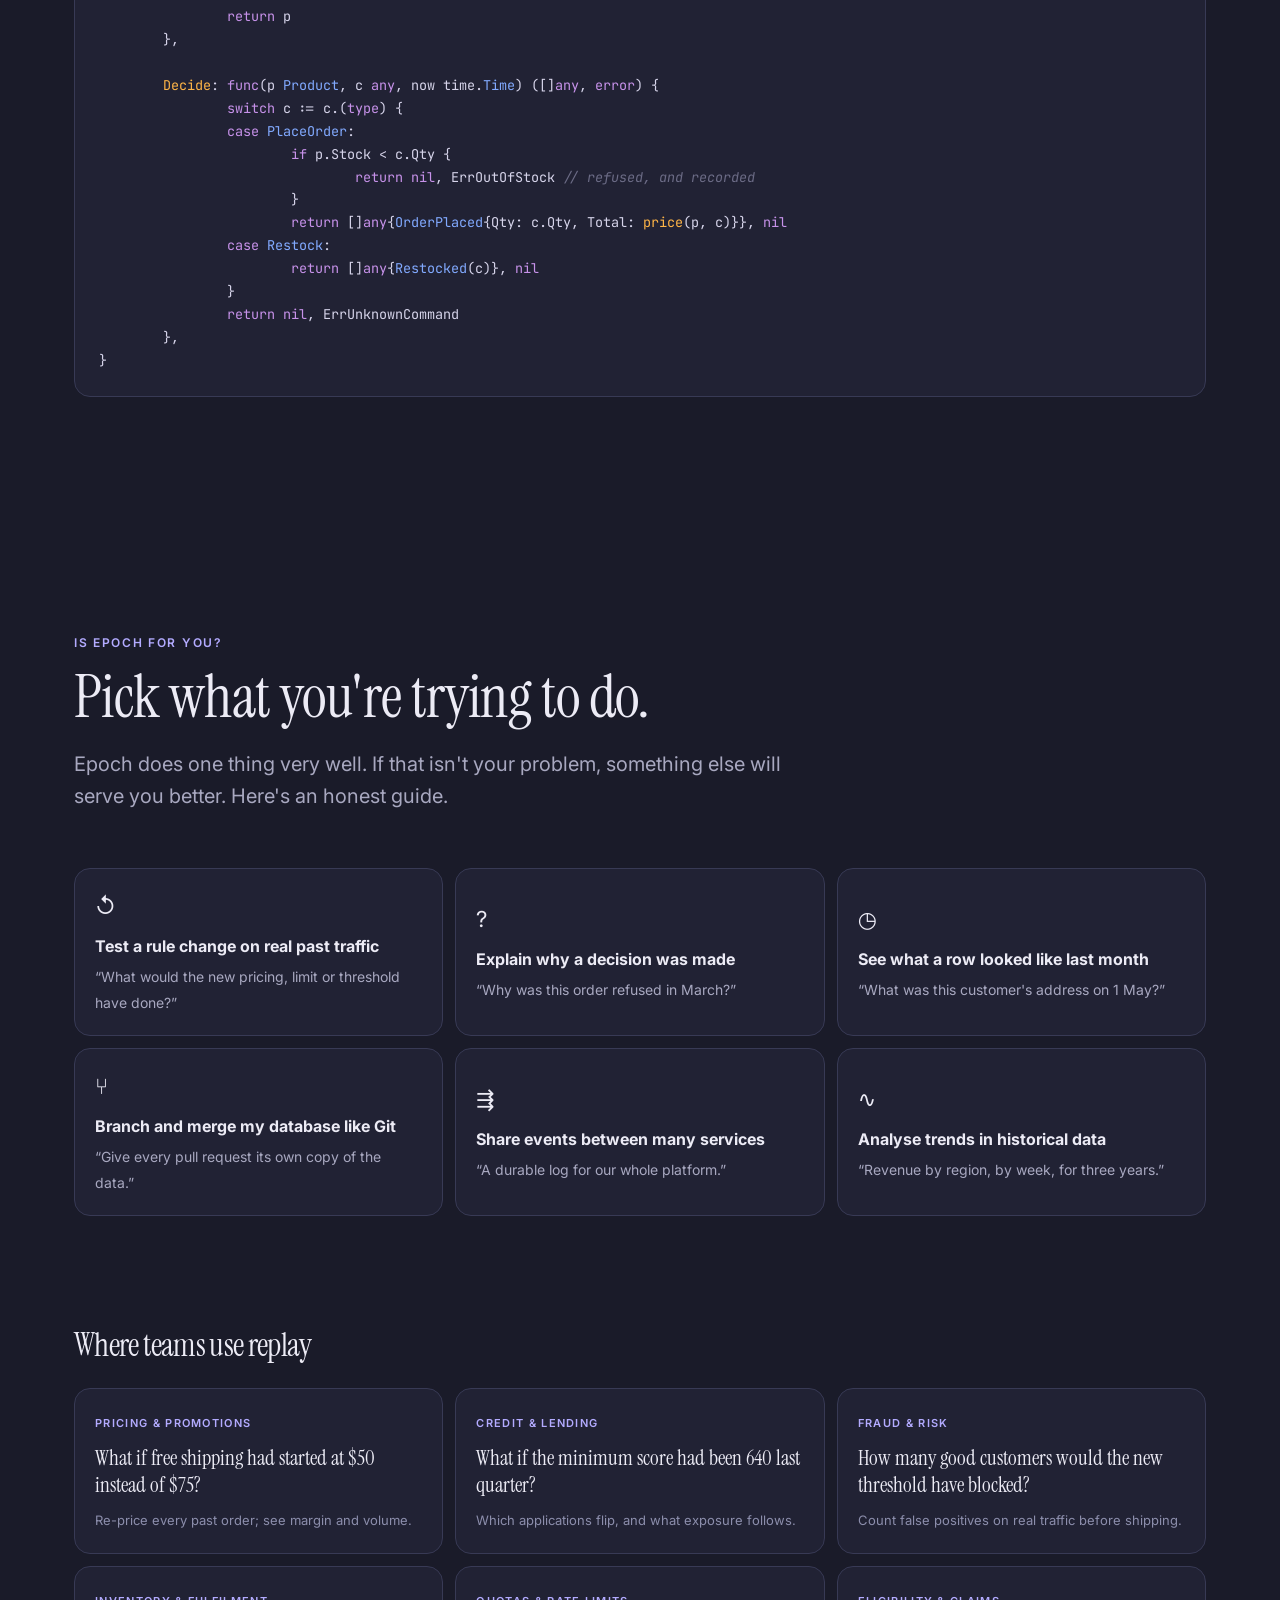
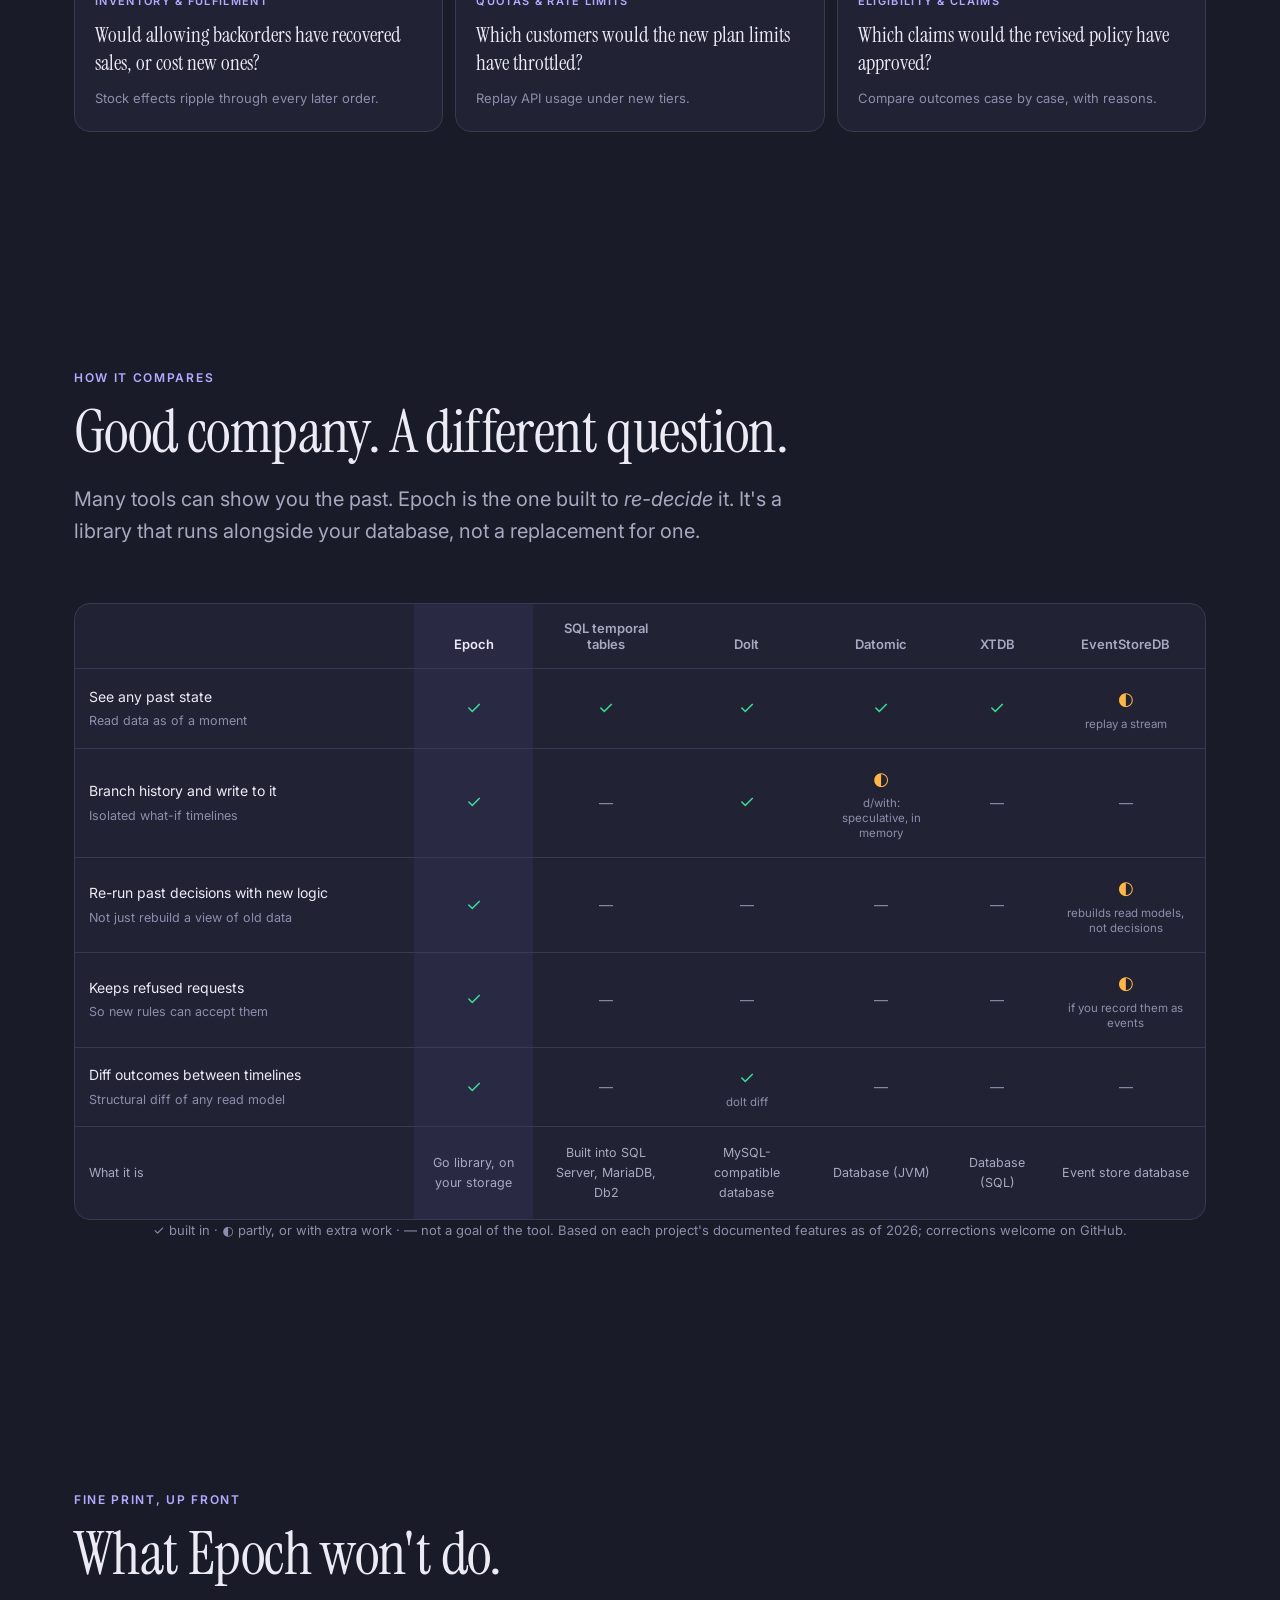
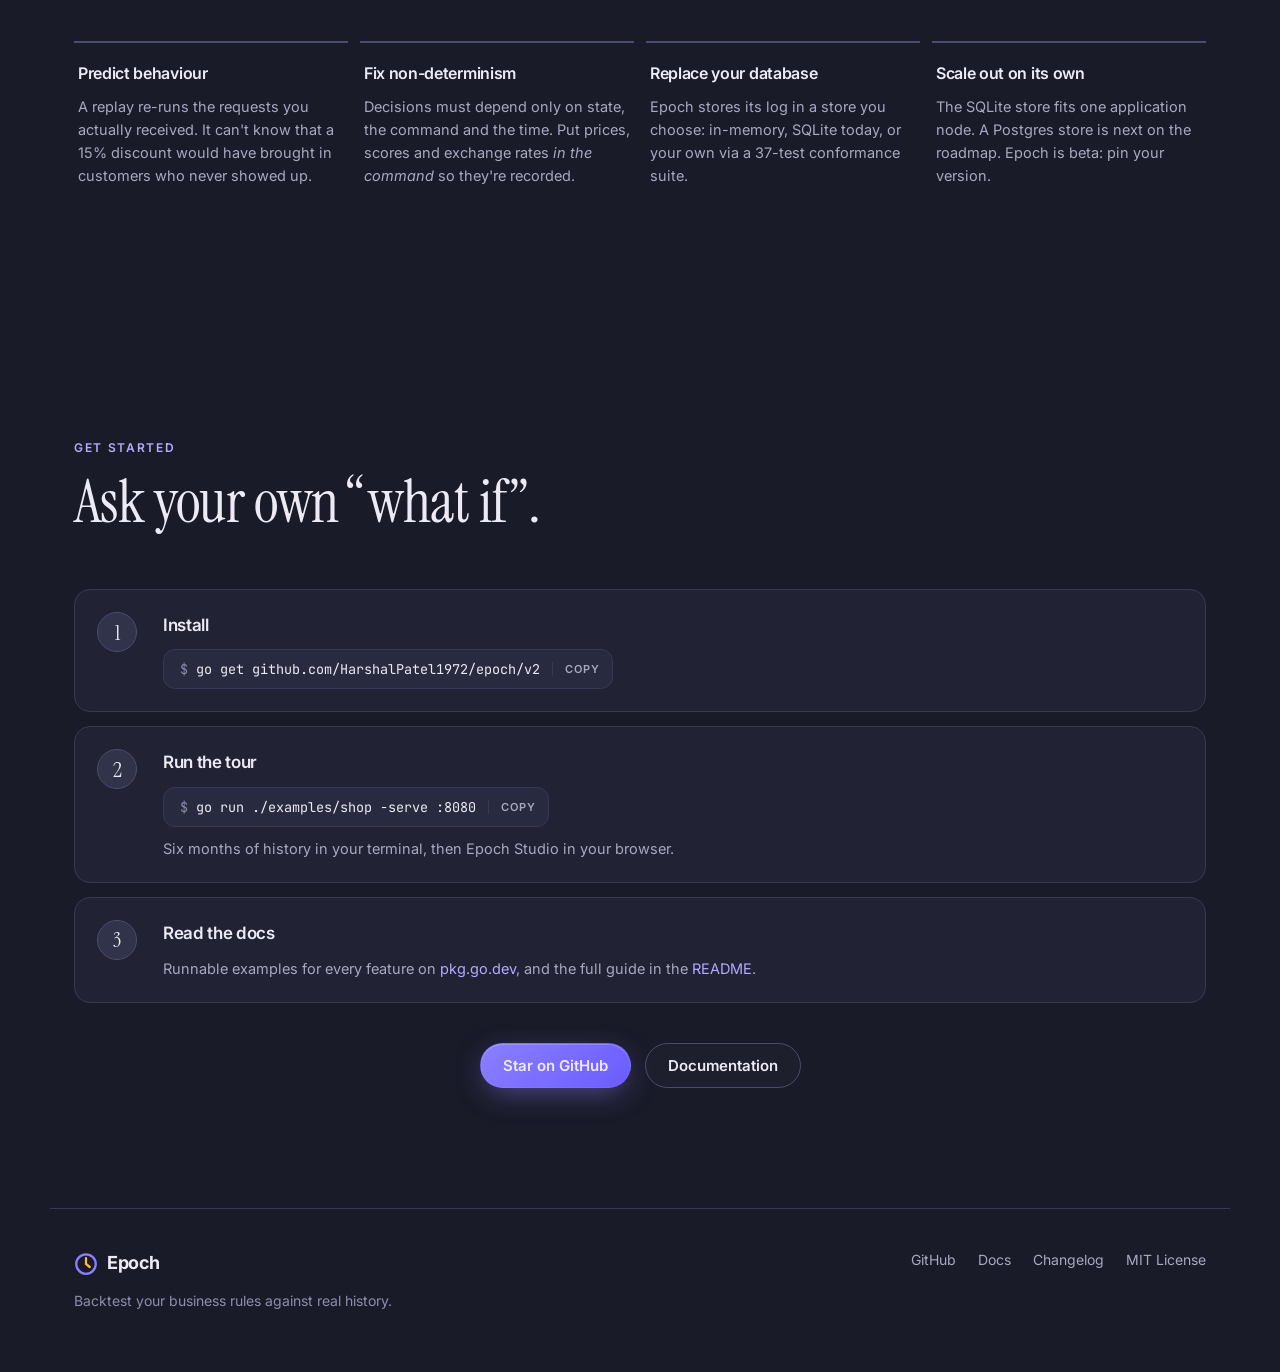
==== commit 025a7df0: "fix(site): redesign the ripple scene Labels overflowed their circles and the connectors had no direc" ====
--- a/site/web/index.html
+++ b/site/web/index.html
@@ -150,18 +150,31 @@
         </svg>
       </div>
 
-      <!-- scene: the ripple -->
+      <!-- scene: the ripple (real data: 3 backorders allowed, ergonomic chair) -->
       <div class="scene" data-scene="ripple">
-        <svg viewBox="0 0 600 420">
-          <g class="ripple">
-            <g class="node n1"><circle cx="110" cy="210" r="38"/><text x="110" y="205" text-anchor="middle">20 May</text><text x="110" y="224" text-anchor="middle" class="sub">10 chairs ✓</text></g>
-            <path class="arrow a1" d="M150 210 H250"/>
-            <g class="node n2"><circle cx="300" cy="210" r="38"/><text x="300" y="205" text-anchor="middle">stock</text><text x="300" y="224" text-anchor="middle" class="sub">7 → −3</text></g>
-            <path class="arrow a2" d="M340 210 H440"/>
-            <g class="node n3"><circle cx="490" cy="210" r="38"/><text x="490" y="205" text-anchor="middle">20–24 May</text><text x="490" y="224" text-anchor="middle" class="sub">5 orders ✗</text></g>
-          </g>
-          <text x="300" y="320" text-anchor="middle" class="ripple-caption">One accepted order changes what every later order sees.</text>
-        </svg>
+        <div class="rp">
+          <div class="rp-card rp-1">
+            <div class="rp-meta"><span>20 May · 21:37</span><span class="pill ok">now accepted</span></div>
+            <div class="rp-title">10 ergonomic chairs</div>
+            <div class="rp-sub">Refused in real life. With 3 backorders allowed, it goes through.</div>
+            <div class="rp-money pos">+$4,491.00</div>
+          </div>
+          <div class="rp-arrow" aria-hidden="true"></div>
+          <div class="rp-card rp-2">
+            <div class="rp-meta"><span>Chair stock</span></div>
+            <div class="rp-stock"><span class="rp-from">7</span><span class="rp-to">→ <b class="rp-count" data-from="7" data-to="-3">7</b></span></div>
+            <div class="rp-gauge" aria-hidden="true"><i class="rp-zero"></i><i class="rp-fill"></i></div>
+          </div>
+          <div class="rp-arrow" aria-hidden="true"></div>
+          <div class="rp-card rp-3">
+            <div class="rp-meta"><span><span class="long">Orders that really went through</span><span class="short">Really fulfilled</span></span><span class="pill no">now refused</span></div>
+            <div class="rp-chips">
+              <span>20 May<b>1</b></span><span>21 May<b>1</b></span><span>22 May<b>2</b></span><span>24 May<b>1</b></span><span>8 Jun<b>5</b></span>
+            </div>
+            <div class="rp-money neg">−$4,740.50</div>
+          </div>
+          <div class="rp-net">Net for chairs: <b>−$249.50</b></div>
+        </div>
       </div>
 
       <!-- scene: the answer -->
@@ -209,7 +222,7 @@
     <article class="step" data-scene="ripple">
       <p class="kicker">Chapter 7</p>
       <h2>Decisions ripple forward.</h2>
-      <p>Try allowing up to three backorders. A 10-chair order on 20 May, refused in real life, now goes through, and the next five chair orders that really were fulfilled get refused instead. A spreadsheet can't follow that chain. A replay follows it every time, because each decision sees exactly the world the earlier ones left behind.</p>
+      <p>Try allowing up to three backorders. A 10-chair order on 20 May, refused in real life, now goes through. Stock drops below zero, and five chair orders that really were fulfilled, the last one weeks later on 8 June, get refused instead. The big sale <strong>loses</strong> money overall.</p><p>A spreadsheet can't follow that chain. A replay follows it every time, because each decision sees exactly the world the earlier ones left behind.</p>
     </article>
     <article class="step" data-scene="answer">
       <p class="kicker">Chapter 8</p>
--- a/site/web/styles.css
+++ b/site/web/styles.css
@@ -178,21 +178,60 @@
 .pill.no { background: rgba(255,93,108,.12); color: var(--red); }
 .pill.re { background: rgba(255,181,71,.13); color: var(--amber); }
 
-.ripple .node circle { fill: var(--bg-3); stroke: var(--line-2); stroke-width: 2; transition: stroke .4s, fill .4s; }
-.ripple .node text { font: 600 14px var(--sans); fill: var(--text); }
-.ripple .node text.sub { font: 400 12px var(--mono); fill: var(--muted); }
-.ripple .arrow { stroke: var(--amber); stroke-width: 2; stroke-dasharray: 100; stroke-dashoffset: 100; marker-end: none; }
-.scene.on .ripple .a1 { animation: draw .6s .5s forwards; }
-.scene.on .ripple .a2 { animation: draw .6s 1.4s forwards; }
-.scene.on .ripple .n1 circle { animation: lit .4s .1s forwards; }
-.scene.on .ripple .n2 circle { animation: lit .4s 1s forwards; }
-.scene.on .ripple .n3 circle { animation: litred .4s 1.9s forwards; }
-@keyframes lit { to { stroke: var(--amber); fill: rgba(255,181,71,.1); } }
-@keyframes litred { to { stroke: var(--red); fill: rgba(255,93,108,.12); } }
-.ripple-caption { font: 400 22px var(--serif); fill: var(--muted); }
+/* ripple scene: a vertical chain of cards, sized by their content */
+.rp { width: min(440px, 100%); display: flex; flex-direction: column; align-items: stretch; }
+.rp-card { background: var(--bg-2); border: 1px solid var(--line-2); border-radius: 14px; padding: 14px 16px; opacity: 0; transform: translateY(10px); }
+.scene.on .rp-1 { animation: slidein .5s .1s forwards; }
+.scene.on .rp-2 { animation: slidein .5s .9s forwards; }
+.scene.on .rp-3 { animation: slidein .5s 1.9s forwards; }
+.rp-meta { display: flex; justify-content: space-between; align-items: center; gap: 10px; font: 12px var(--mono); color: var(--muted); }
+.rp-title { font: 600 17px var(--sans); margin-top: 8px; }
+.rp-sub { color: var(--muted); font-size: 13.5px; margin-top: 2px; }
+.rp-money { font: 500 14px var(--mono); margin-top: 8px; }
+.rp-money.pos { color: var(--green); } .rp-money.neg { color: var(--red); }
+.rp-1 { border-color: rgba(61,220,151,.45); }
+.rp-3 { border-color: rgba(255,93,108,.5); }
+.rp-arrow { width: 2px; height: 22px; margin: 4px auto 10px; background: var(--amber); position: relative; transform: scaleY(0); transform-origin: top; }
+.rp-arrow::after { content: ""; position: absolute; left: 50%; bottom: -7px; transform: translateX(-50%); border: 6px solid transparent; border-top: 7px solid var(--amber); border-bottom: 0; }
+.scene.on .rp-arrow:nth-of-type(2) { animation: grow .4s .6s forwards; }
+.scene.on .rp-arrow:nth-of-type(4) { animation: grow .4s 1.5s forwards; }
+@keyframes grow { to { transform: scaleY(1); } }
+.rp-stock { display: flex; align-items: baseline; gap: 10px; margin-top: 4px; font: 400 40px/1.1 var(--serif); }
+.rp-from { color: var(--muted); }
+.rp-to b { font-weight: 400; color: var(--red); }
+.rp-gauge { position: relative; height: 6px; border-radius: 4px; background: var(--line); margin: 8px 0 4px; }
+.rp-zero { position: absolute; left: 30%; top: -4px; bottom: -4px; width: 2px; background: var(--muted); }
+/* 0..10 units maps to 30%..100% of the gauge; below zero runs left of the marker. */
+.rp-fill { position: absolute; top: 0; bottom: 0; left: 30%; width: 49%; border-radius: 4px; background: var(--violet); transition: left 1s 1.1s, width 1s 1.1s, background .3s 1.6s; }
+.scene.on .rp-fill { left: 9%; width: 21%; background: var(--red); }
+.rp-chips { display: flex; flex-wrap: wrap; gap: 6px; margin-top: 10px; }
+.rp-chips span { font: 12px var(--mono); color: var(--red); background: rgba(255,93,108,.1); border: 1px solid rgba(255,93,108,.35); border-radius: 8px; padding: 4px 8px; display: inline-flex; gap: 6px; opacity: 0; transform: scale(.85); }
+.rp-chips b { color: var(--text); font-weight: 500; }
+.rp-chips b::after { content: " ✗"; color: var(--red); }
+.scene.on .rp-chips span { animation: pop .3s forwards; }
+.scene.on .rp-chips span:nth-child(1) { animation-delay: 2.3s; }
+.scene.on .rp-chips span:nth-child(2) { animation-delay: 2.45s; }
+.scene.on .rp-chips span:nth-child(3) { animation-delay: 2.6s; }
+.scene.on .rp-chips span:nth-child(4) { animation-delay: 2.75s; }
+.scene.on .rp-chips span:nth-child(5) { animation-delay: 2.9s; }
+@keyframes pop { to { opacity: 1; transform: none; } }
+.rp-meta .short { display: none; }
+.rp-net { text-align: center; margin-top: 14px; color: var(--muted); font: 400 22px var(--serif); opacity: 0; }
+.rp-net b { color: var(--red); font-weight: 400; }
+.scene.on .rp-net { animation: fadein .6s 3.3s forwards; }
 @media (max-width: 900px) {
-  .ripple .node text { font-size: 19px; } .ripple .node text.sub { font-size: 16px; }
-  .ripple-caption { font-size: 30px; }
+  .rp-card { padding: 7px 12px; border-radius: 10px; }
+  .rp-title { font-size: 14px; margin-top: 2px; }
+  .rp-sub { display: none; }
+  .rp-stock { font-size: 24px; }
+  .rp-money { font-size: 12px; margin-top: 2px; }
+  .rp-arrow { height: 8px; margin: 2px auto 8px; }
+  .rp-chips { gap: 4px; margin-top: 5px; }
+  .rp-chips span { padding: 2px 6px; font-size: 11px; }
+  .rp-net { font-size: 16px; margin-top: 4px; }
+  .rp-gauge { display: none; }
+  .rp-meta .long { display: none; } .rp-meta .short { display: inline; }
+  .scene[data-scene=ripple] { padding: 10px 14px; }
 }
 
 .answer { text-align: center; }
@@ -392,6 +431,8 @@
 @media (prefers-reduced-motion: reduce) {
   *, *::before, *::after { animation-duration: .01ms !important; animation-delay: 0s !important; transition-duration: .01ms !important; }
   html { scroll-behavior: auto; }
-  .hero-branch, .tl-branch, .ripple .arrow { stroke-dashoffset: 0; }
+  .hero-branch, .tl-branch { stroke-dashoffset: 0; }
+  .rp-card, .rp-chips span, .rp-net { opacity: 1; transform: none; }
+  .rp-arrow { transform: none; }
   .reveal { opacity: 1; transform: none; }
 }
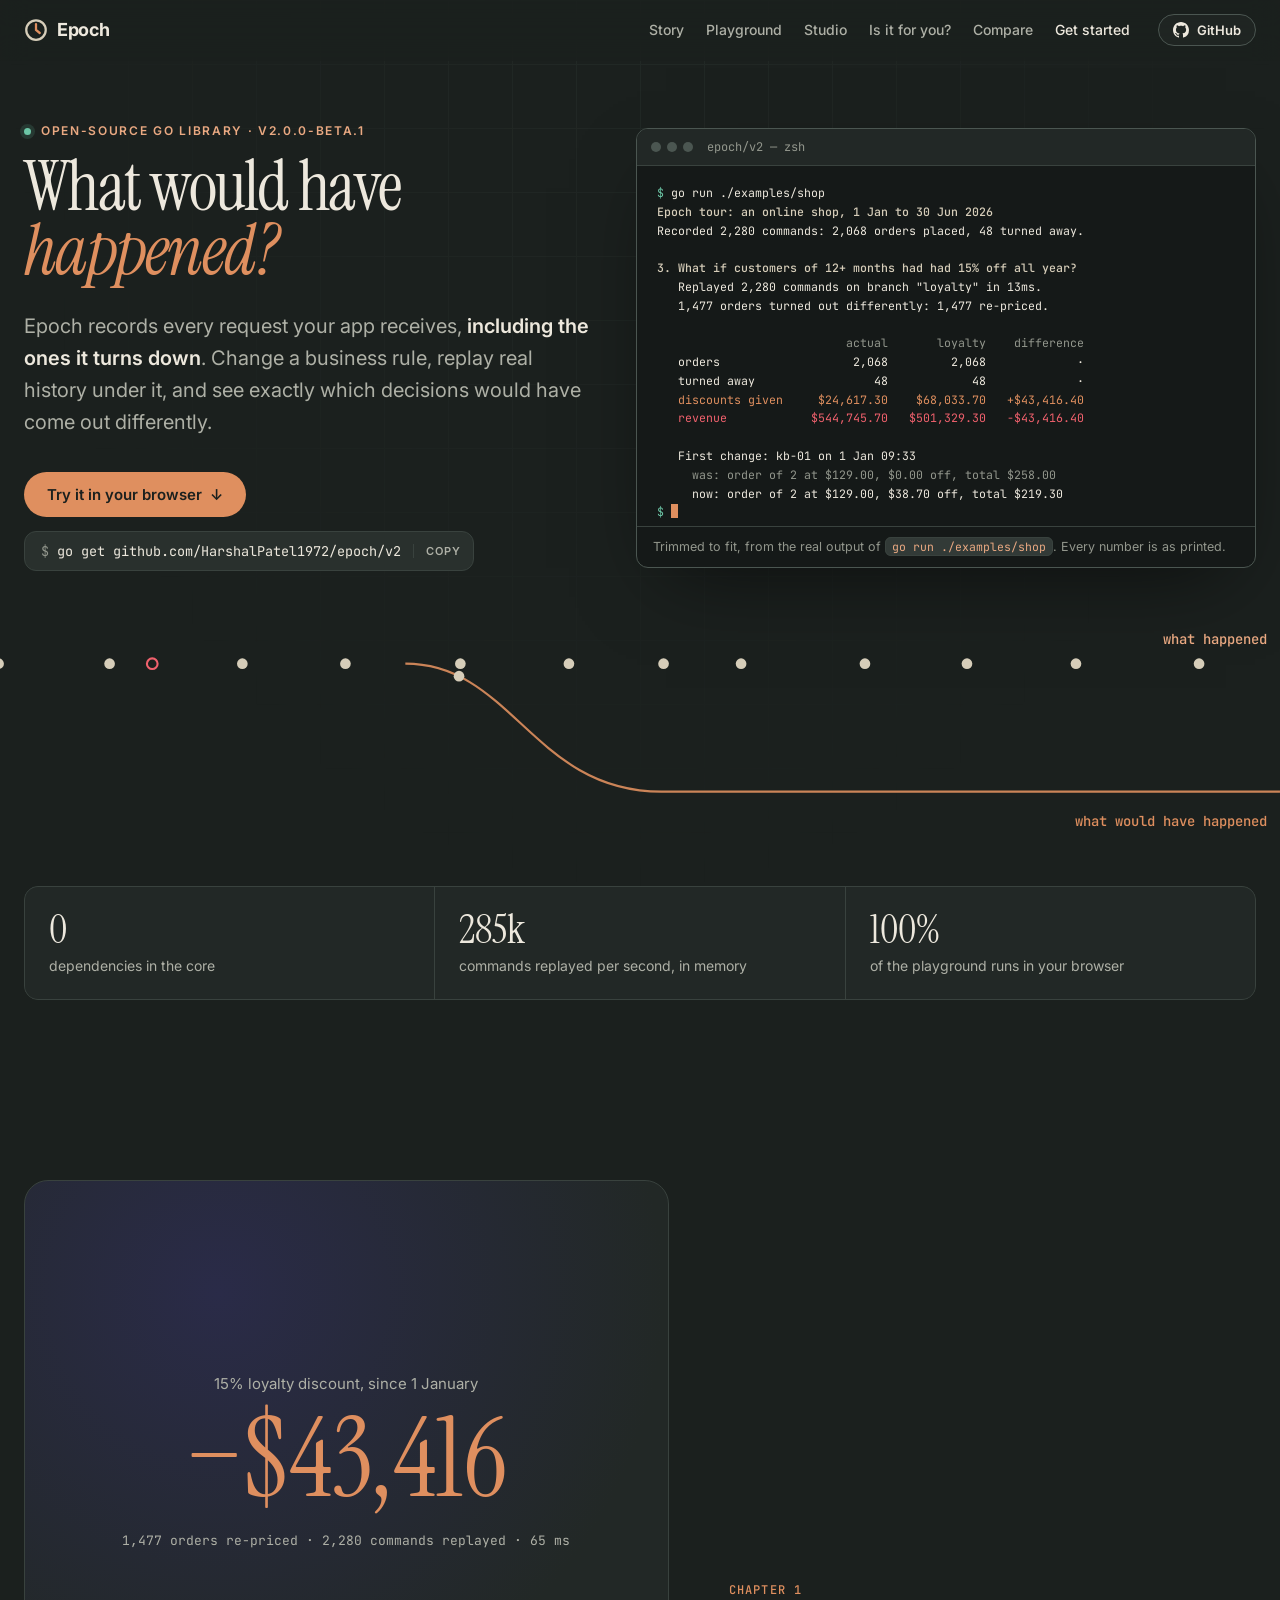
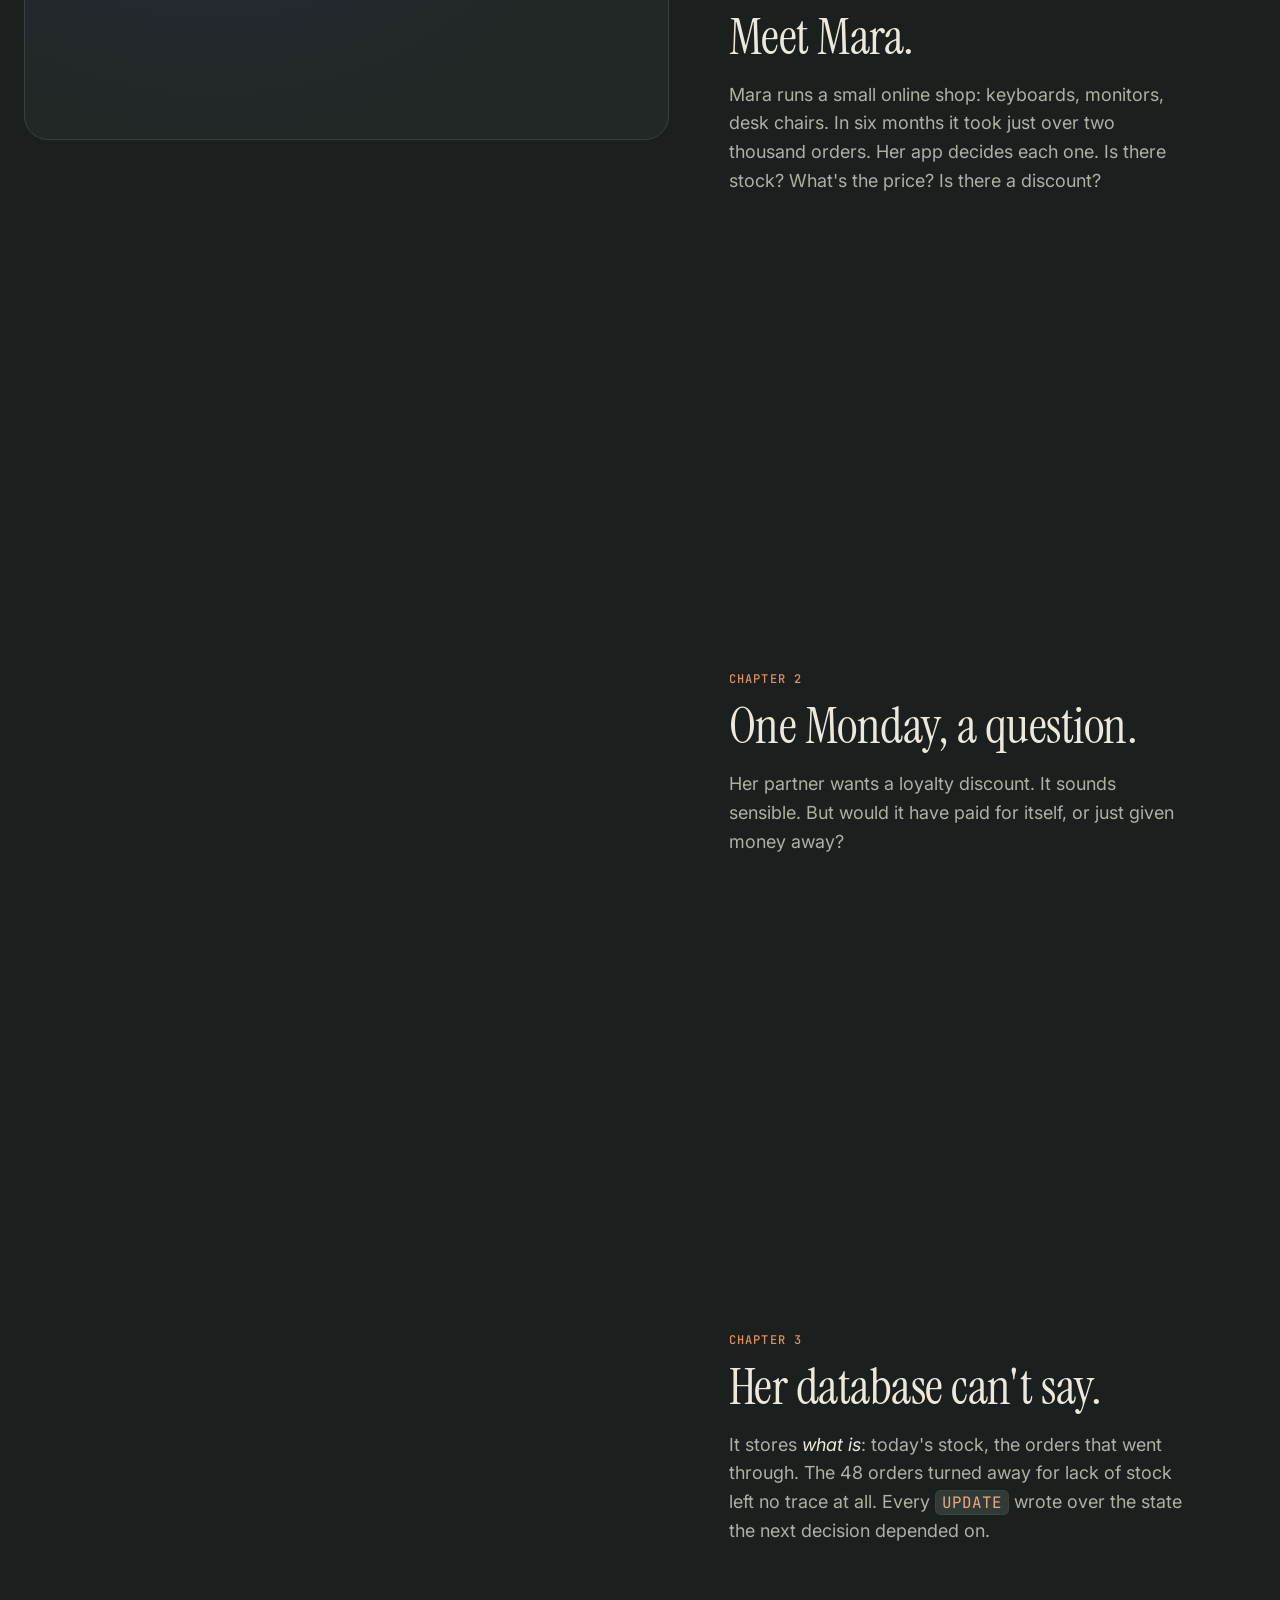
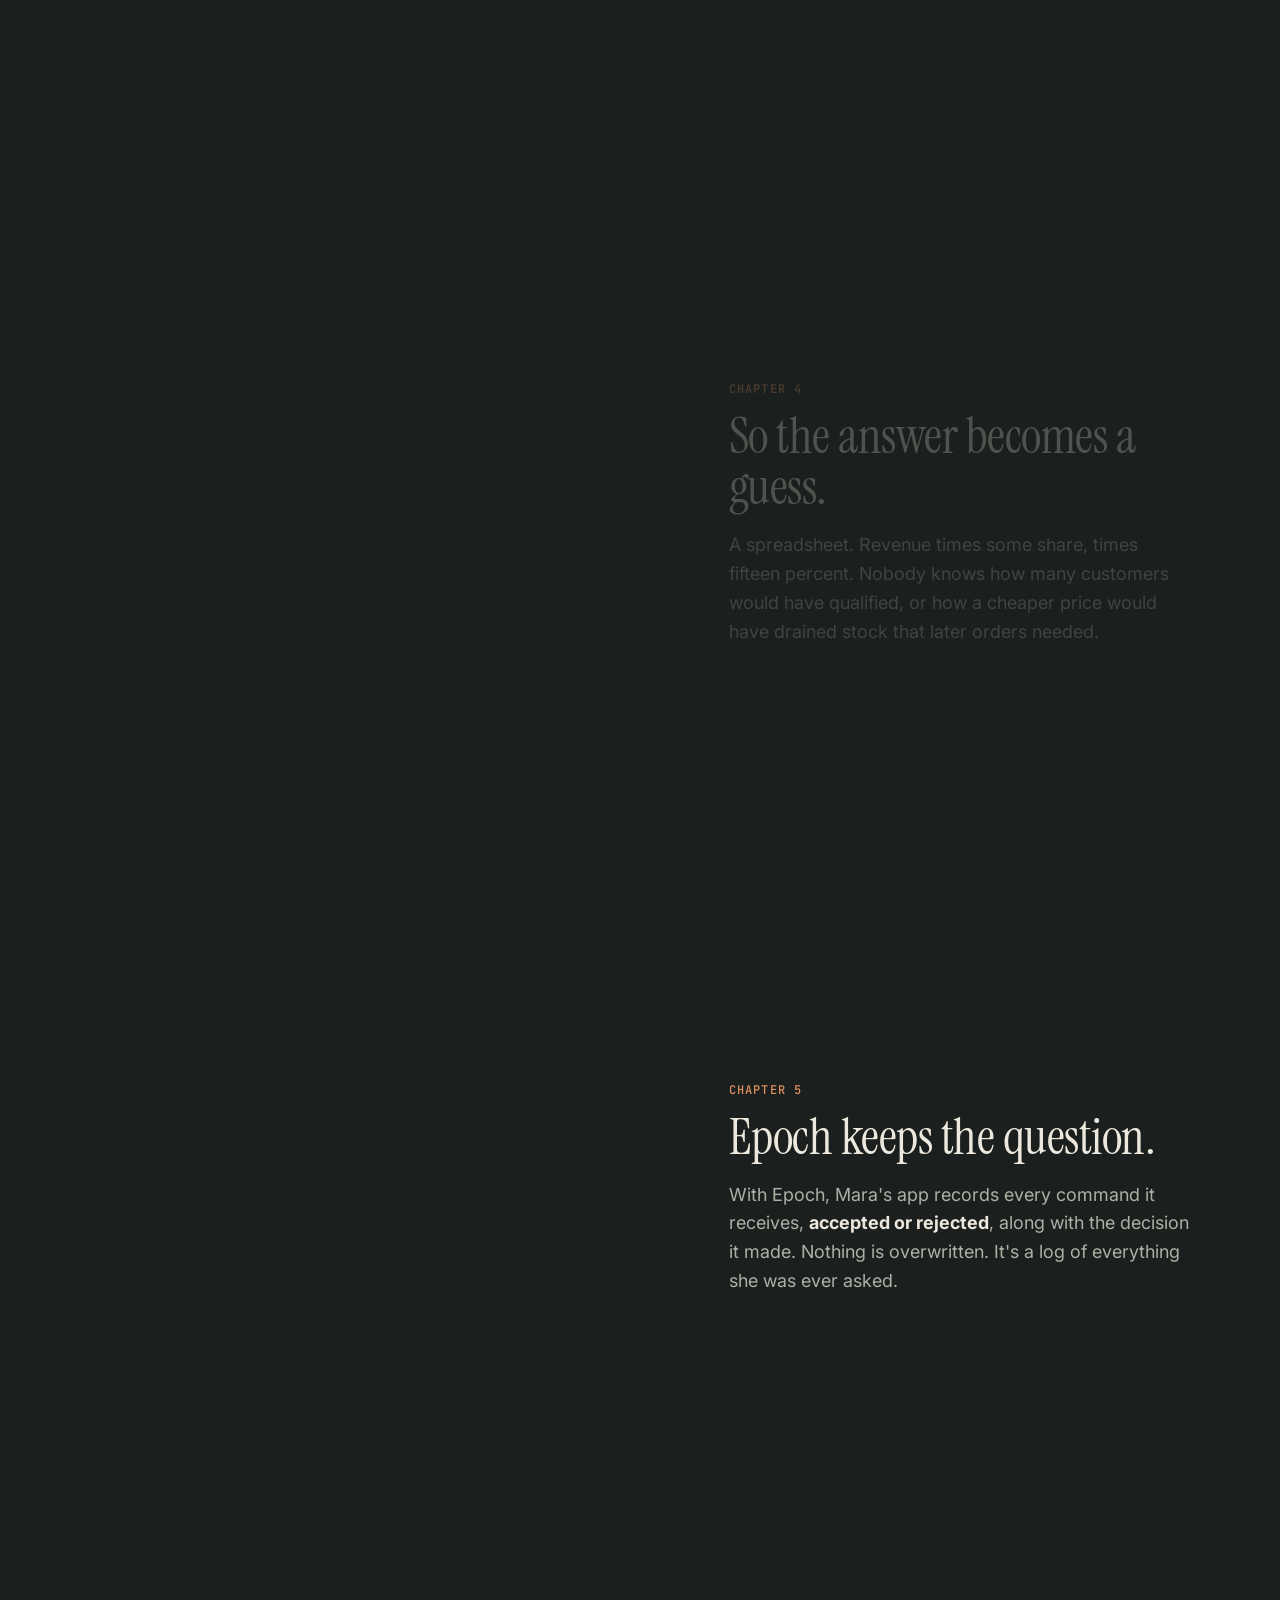
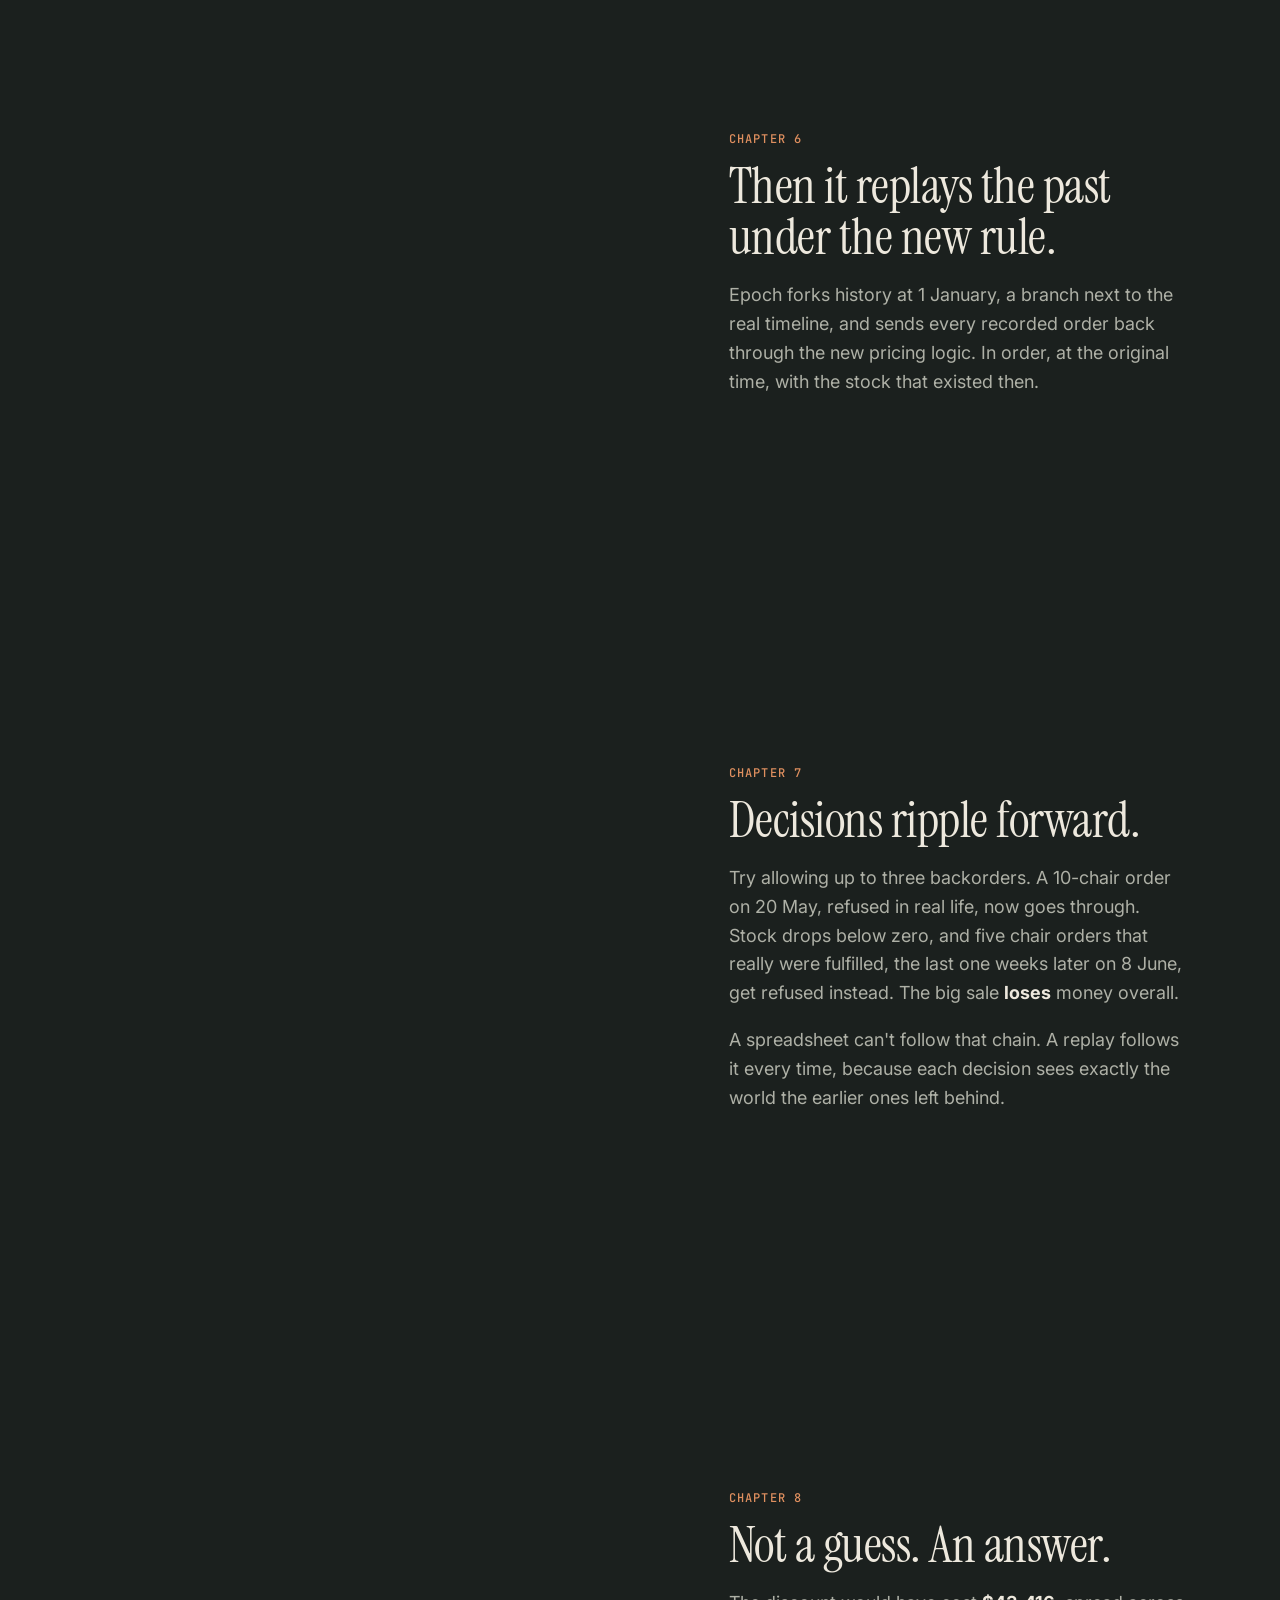
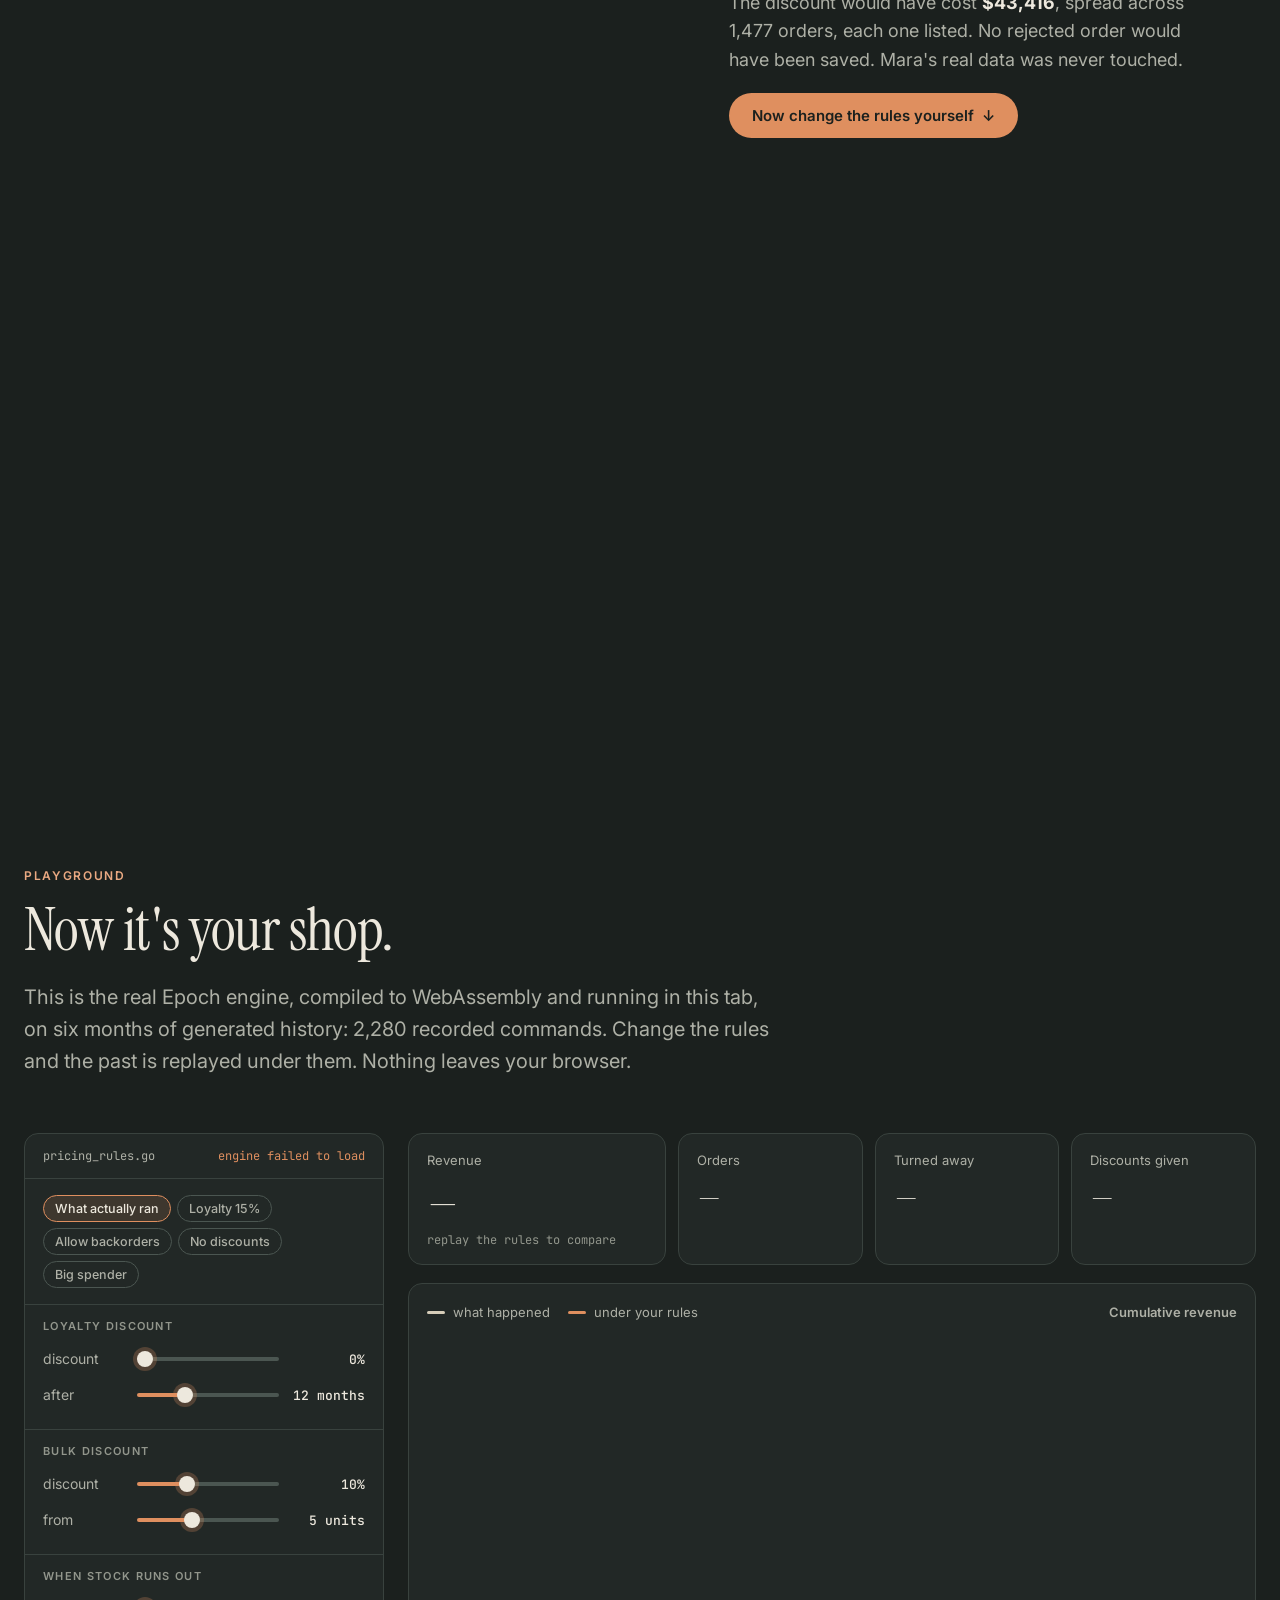
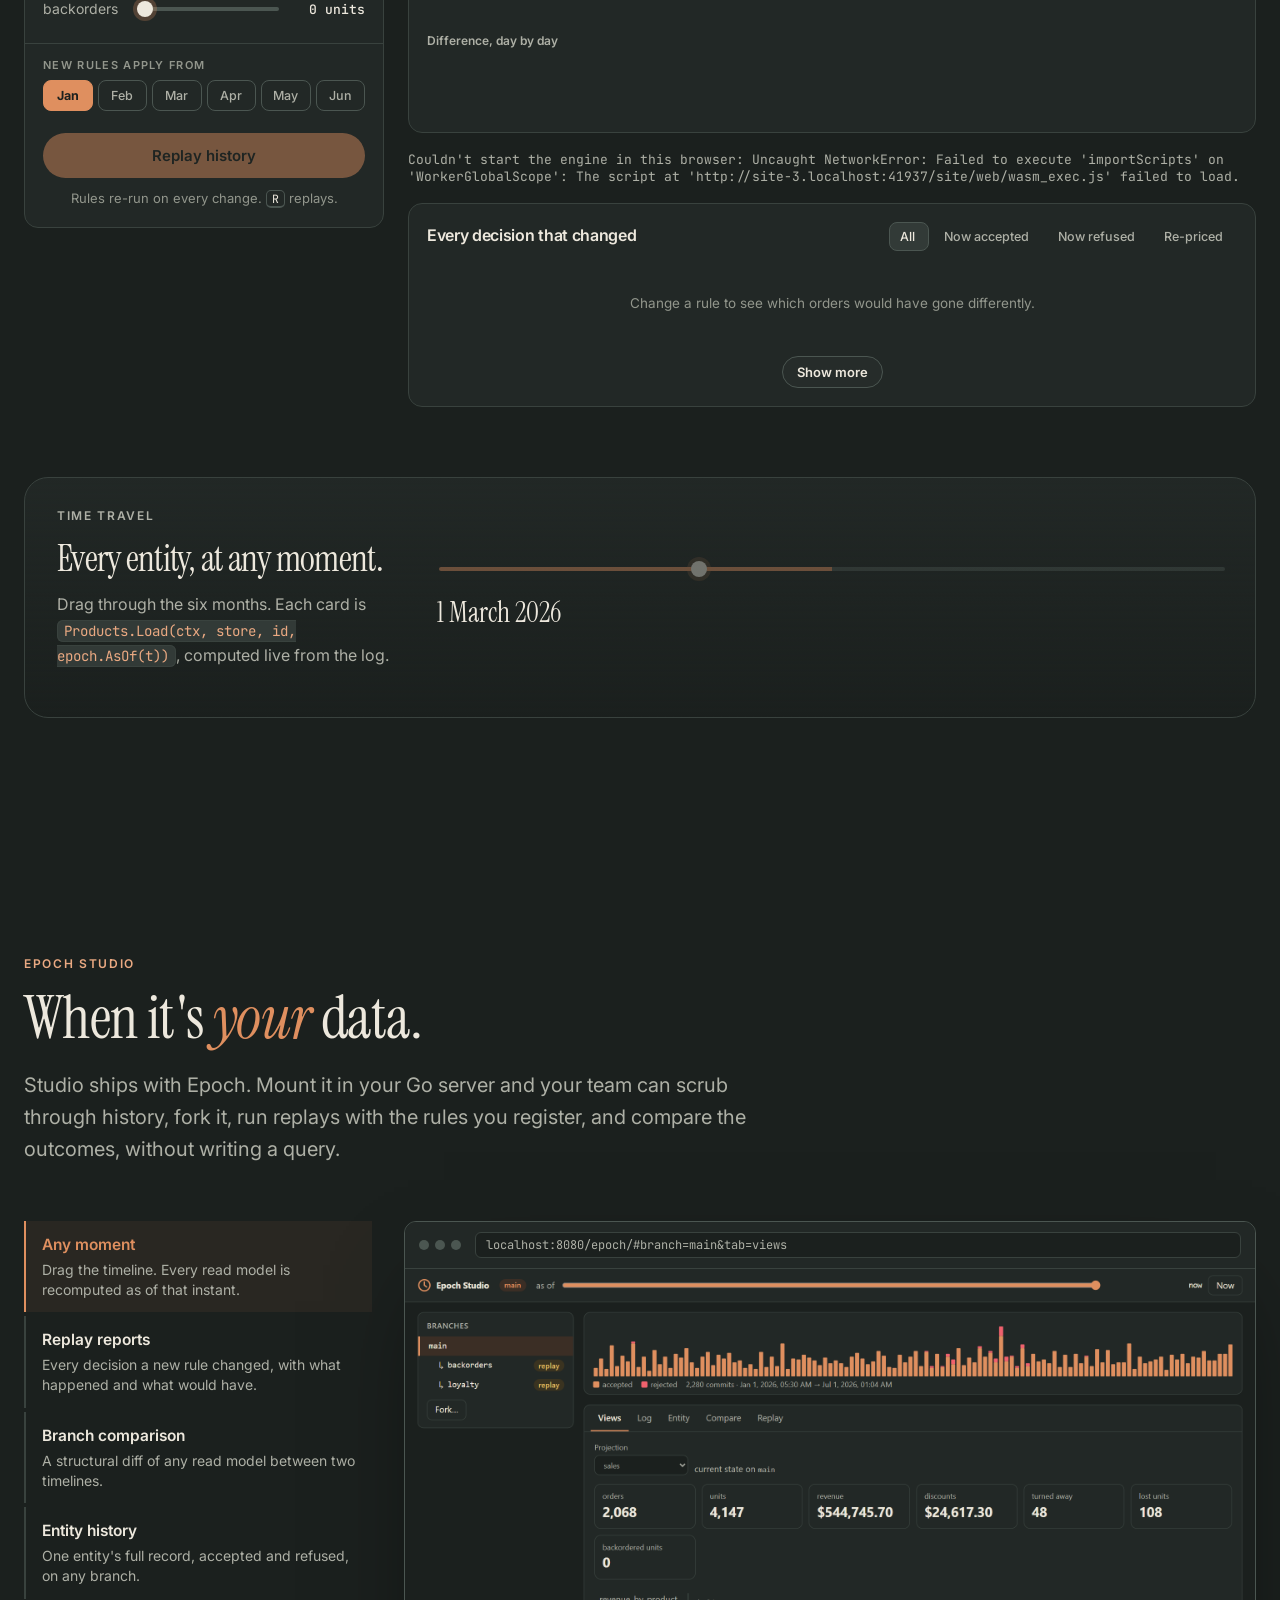
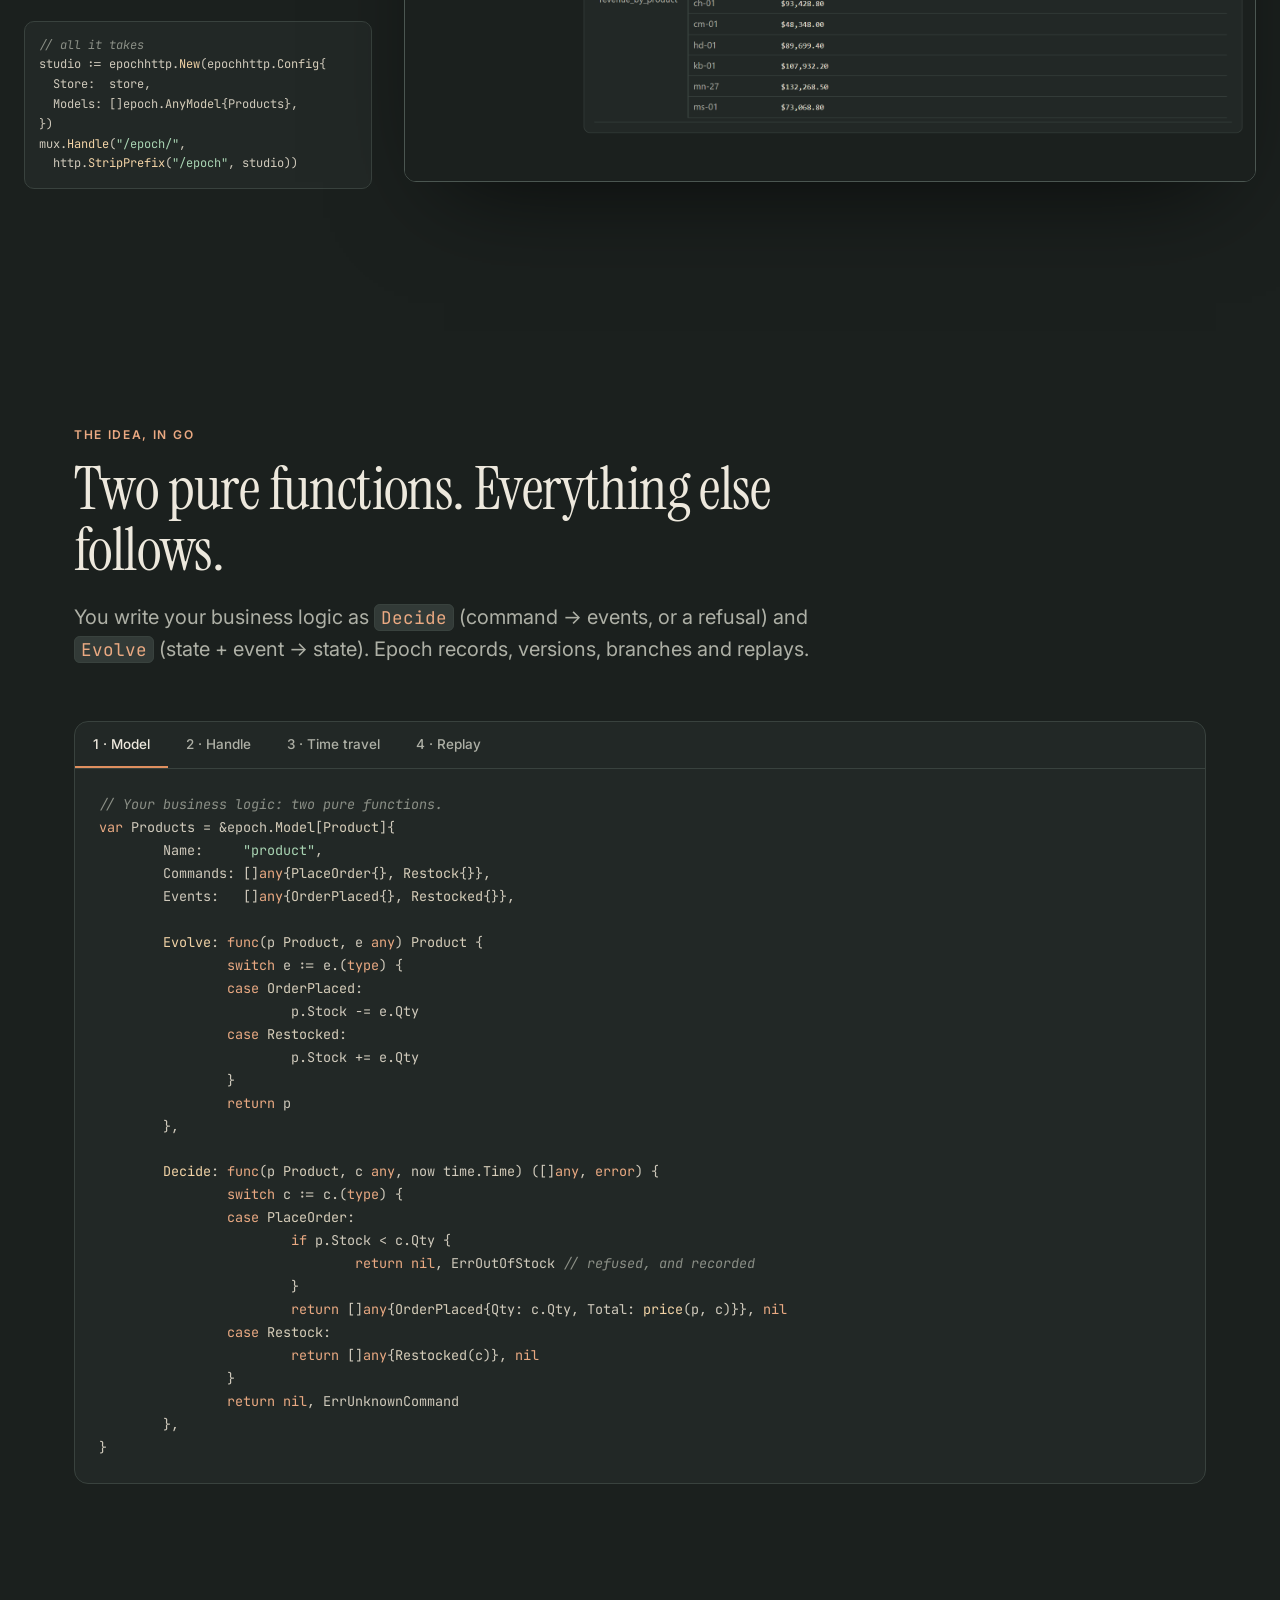
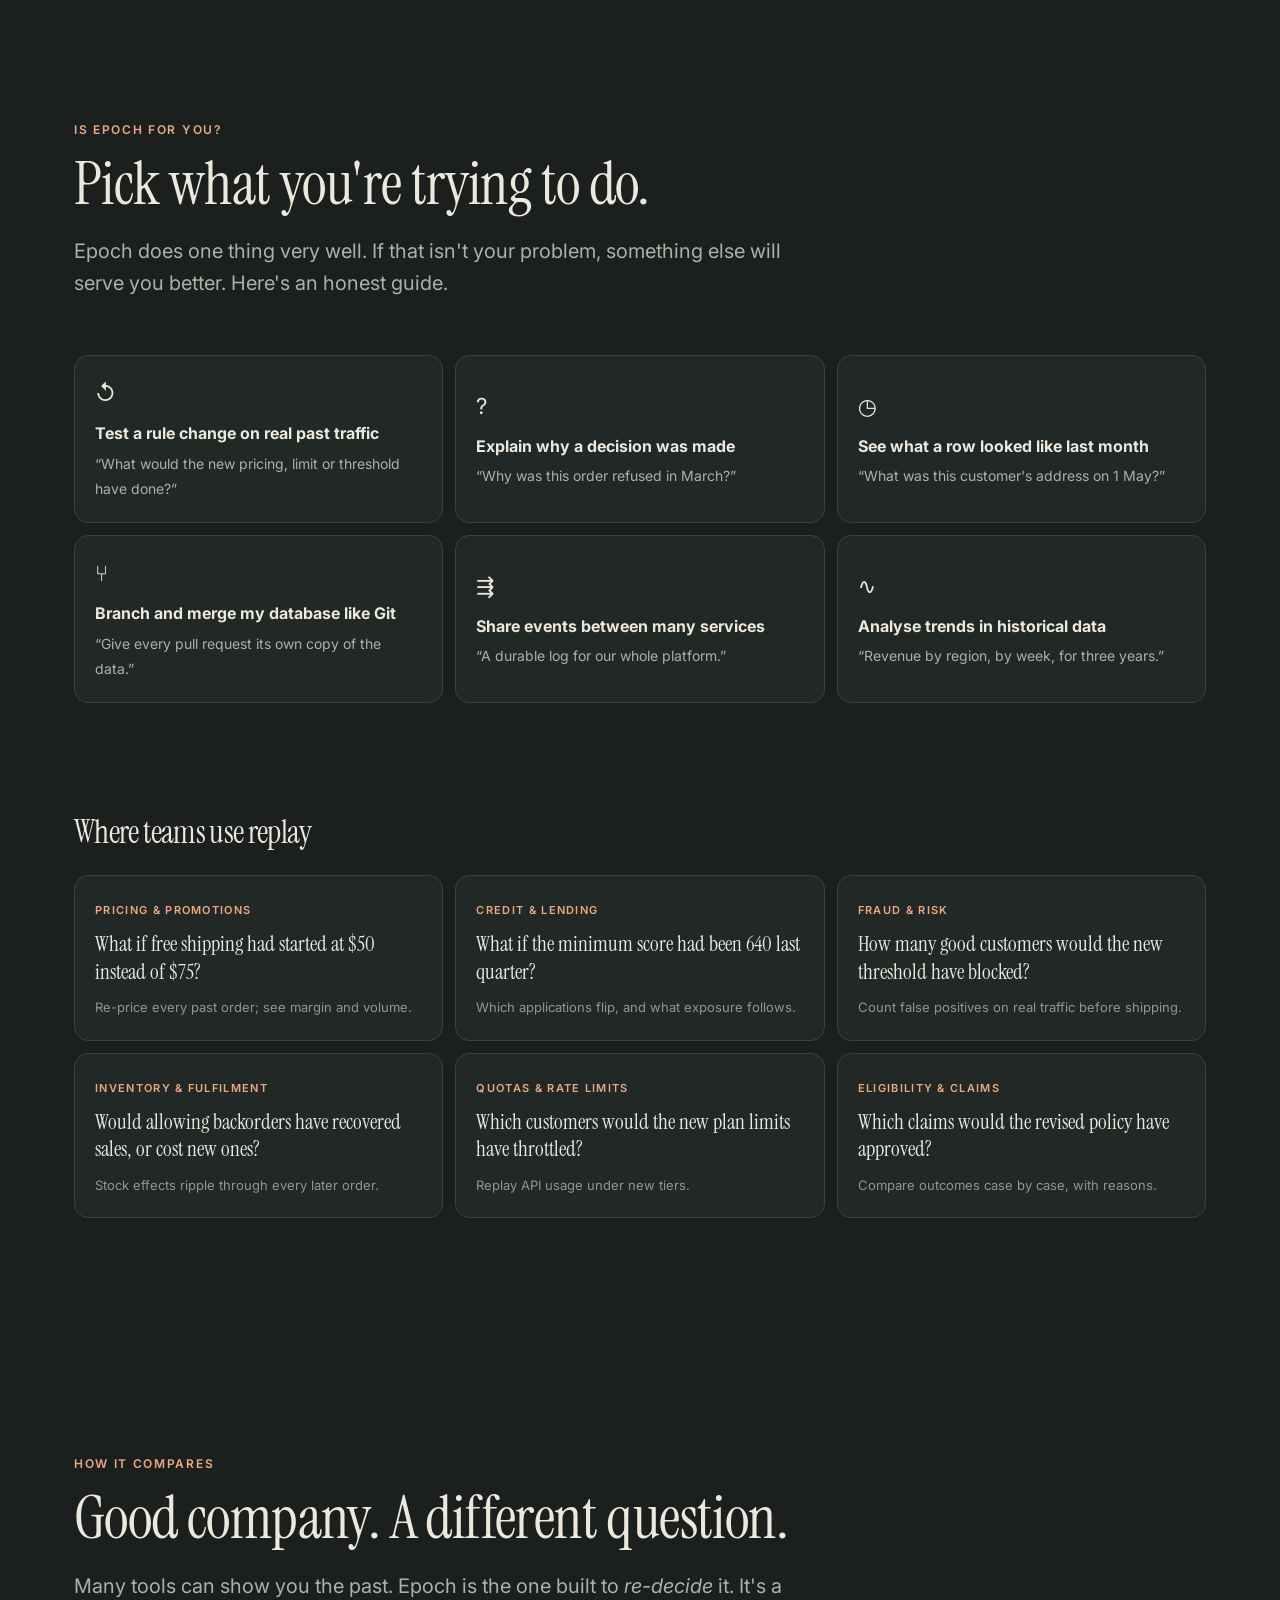
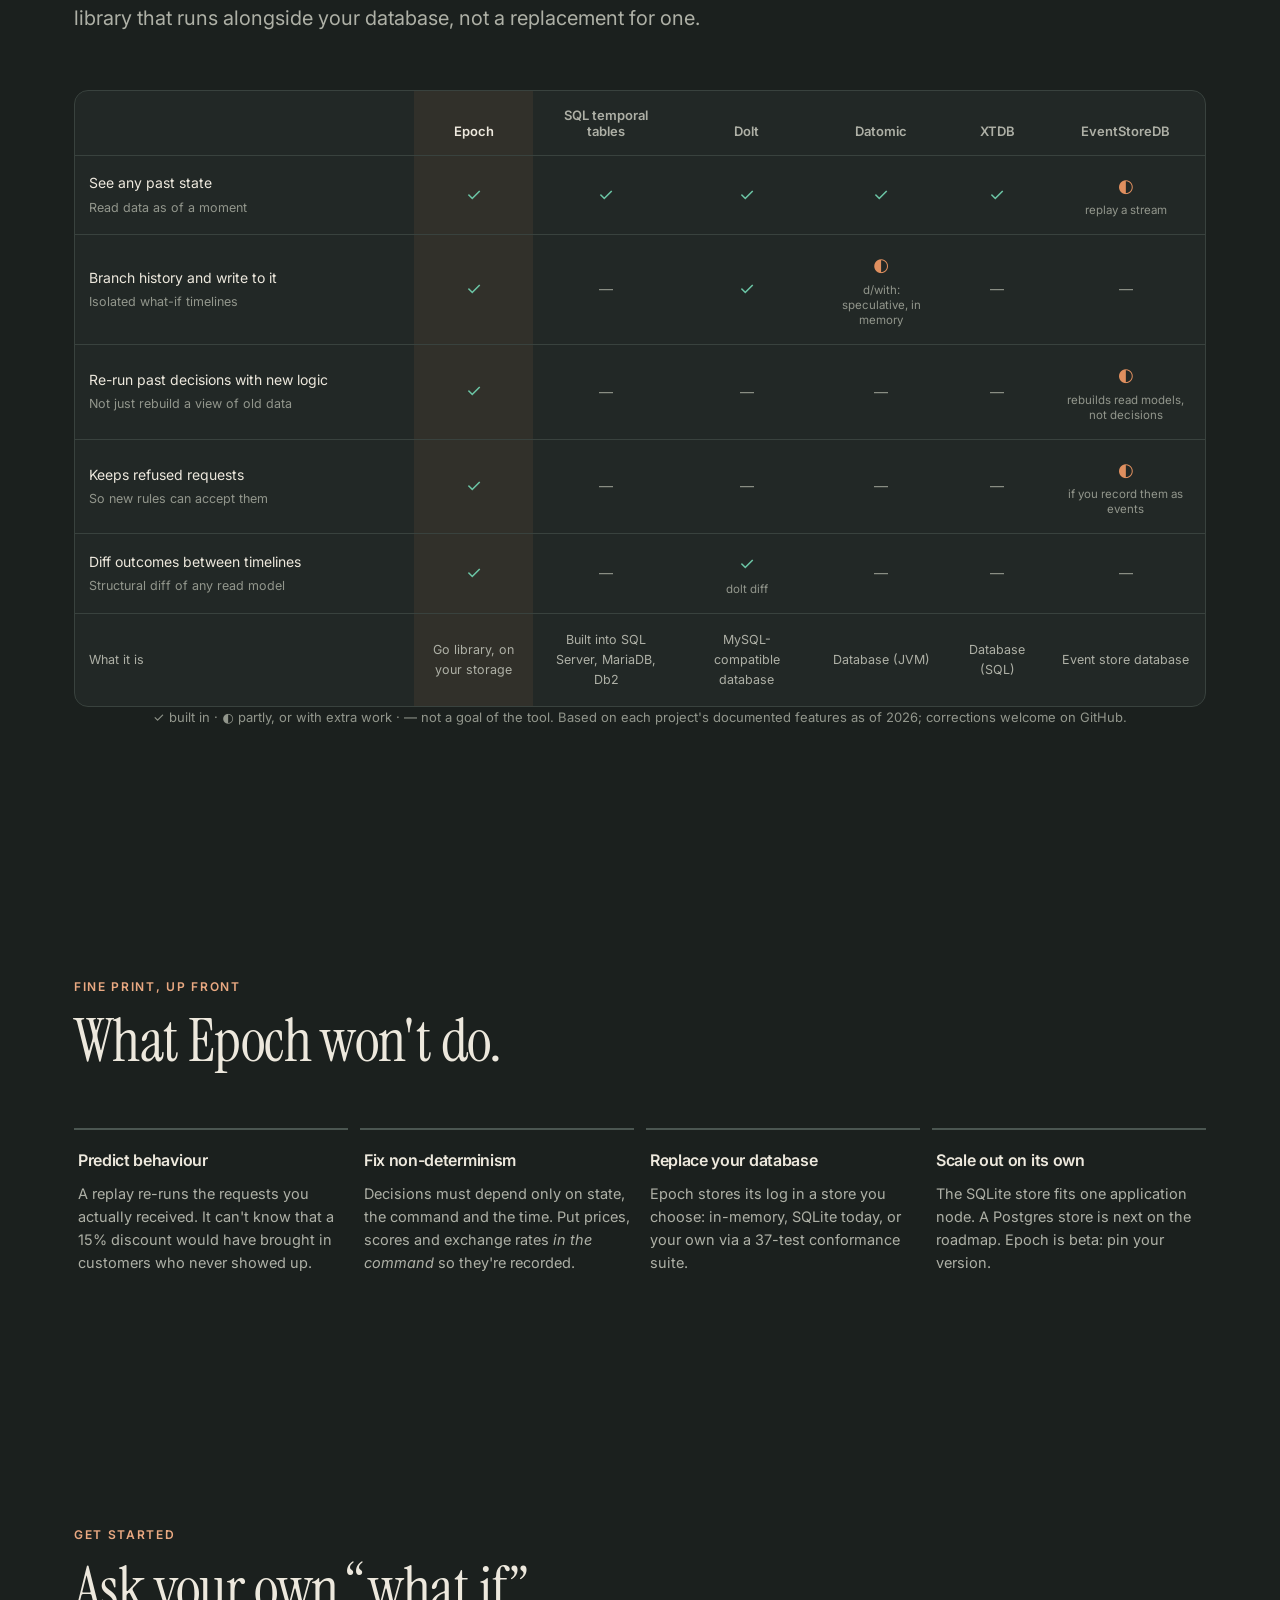
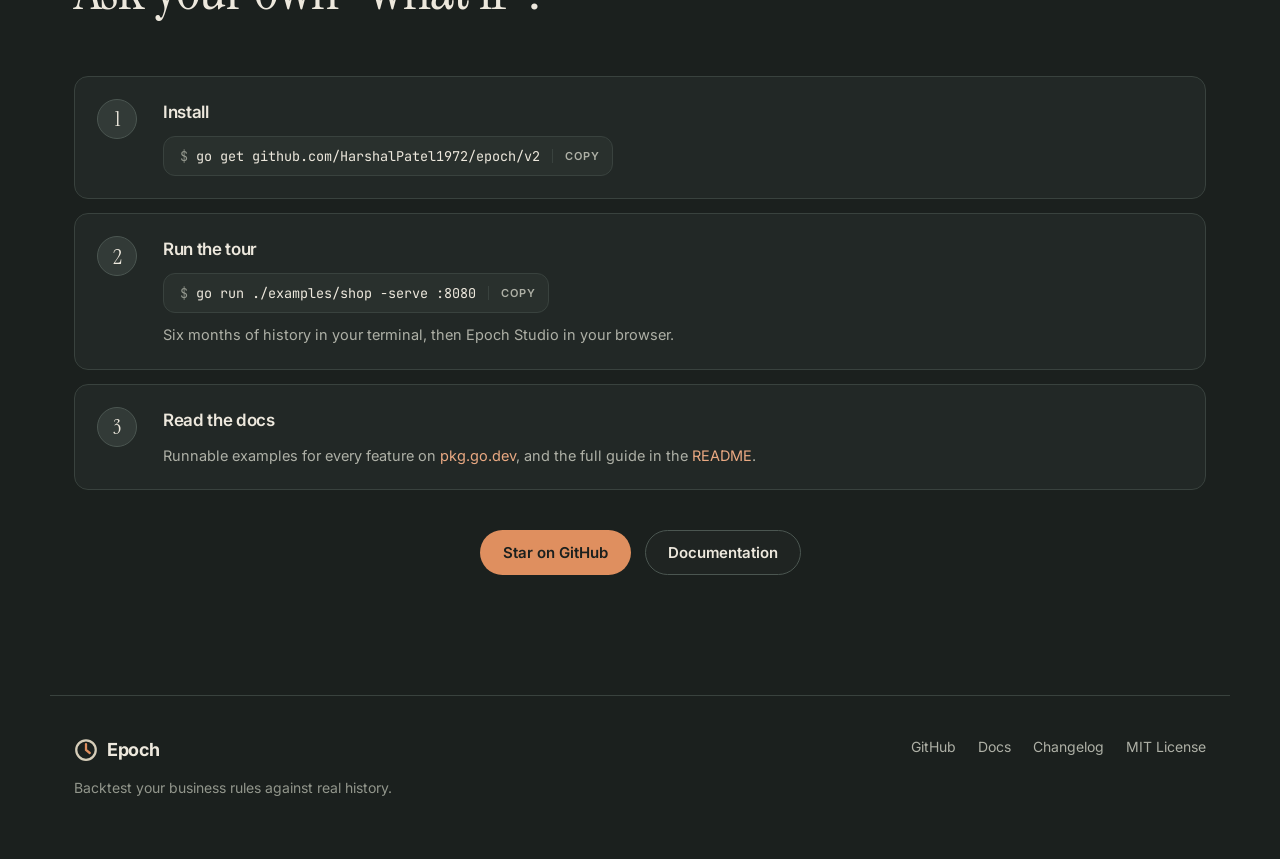
==== commit 4bb5077f: "feat(site): copper & patina identity, product showcase Replace the violet/amber palette, gradients a" ====
--- a/site/web/index.html
+++ b/site/web/index.html
@@ -11,8 +11,8 @@
 <meta property="og:url" content="https://harshalpatel1972.github.io/Epoch/">
 <meta property="og:type" content="website">
 <meta name="twitter:card" content="summary_large_image">
-<meta name="theme-color" content="#1a1b29">
-<link rel="icon" href="data:image/svg+xml,%3Csvg xmlns='http://www.w3.org/2000/svg' viewBox='0 0 32 32'%3E%3Ccircle cx='16' cy='16' r='13' fill='none' stroke='%238b7fff' stroke-width='3'/%3E%3Cpath d='M16 8v8l5 4' fill='none' stroke='%23ffb547' stroke-width='3' stroke-linecap='round'/%3E%3C/svg%3E">
+<meta name="theme-color" content="#1b201e">
+<link rel="icon" href="data:image/svg+xml,%3Csvg xmlns='http://www.w3.org/2000/svg' viewBox='0 0 32 32'%3E%3Ccircle cx='16' cy='16' r='13' fill='none' stroke='%23d6cdb9' stroke-width='3'/%3E%3Cpath d='M16 8v8l5 4' fill='none' stroke='%23df8f5f' stroke-width='3' stroke-linecap='round'/%3E%3C/svg%3E">
 <link rel="preconnect" href="https://fonts.googleapis.com">
 <link rel="preconnect" href="https://fonts.gstatic.com" crossorigin>
 <link href="https://fonts.googleapis.com/css2?family=Instrument+Serif:ital@0;1&family=Inter:wght@400;500;600;700&family=JetBrains+Mono:wght@400;500&display=swap" rel="stylesheet">
@@ -31,6 +31,7 @@
   <nav aria-label="Sections">
     <a href="#story">Story</a>
     <a href="#playground">Playground</a>
+    <a href="#studio">Studio</a>
     <a href="#fit">Is it for you?</a>
     <a href="#compare">Compare</a>
     <a href="#start">Get started</a>
@@ -45,9 +46,10 @@
 
 <!-- ============ HERO ============ -->
 <section class="hero">
+  <div class="hero-top">
   <div class="hero-copy">
     <p class="eyebrow"><span class="dot"></span> Open-source Go library · v2.0.0-beta.1</p>
-    <h1>What would have <em>happened?</em></h1>
+    <h1><span class="l1">What would have</span> <em>happened?</em></h1>
     <p class="lede">Epoch records every request your app receives, <strong>including the ones it turns down</strong>. Change a business rule, replay real history under it, and see exactly which decisions would have come out differently.</p>
     <div class="cta-row">
       <a class="btn primary" href="#playground">Try it in your browser <span aria-hidden="true">↓</span></a>
@@ -57,16 +59,22 @@
       </button>
     </div>
   </div>
+  <figure class="term" aria-label="Terminal running the Epoch tour">
+    <div class="term-bar"><span class="term-dots" aria-hidden="true"><i></i><i></i><i></i></span><span class="term-title">epoch/v2 — zsh</span></div>
+    <pre class="term-body" id="term"></pre>
+    <figcaption>Trimmed to fit, from the real output of <code>go run ./examples/shop</code>. Every number is as printed.</figcaption>
+  </figure>
+  </div>
   <div class="hero-art" aria-hidden="true">
     <svg id="heroSvg" viewBox="0 0 1200 250" preserveAspectRatio="xMidYMid meet">
       <defs>
-        <linearGradient id="fadeL" x1="0" x2="1"><stop offset="0" stop-color="#8b7fff" stop-opacity="0"/><stop offset=".15" stop-color="#8b7fff"/><stop offset="1" stop-color="#8b7fff"/></linearGradient>
+        <linearGradient id="fadeL" x1="0" x2="1"><stop offset="0" stop-color="#d6cdb9" stop-opacity="0"/><stop offset=".15" stop-color="#d6cdb9" stop-opacity=".7"/><stop offset="1" stop-color="#d6cdb9" stop-opacity=".7"/></linearGradient>
         <filter id="glow" x="-50%" y="-50%" width="200%" height="200%"><feGaussianBlur stdDeviation="4" result="b"/><feMerge><feMergeNode in="b"/><feMergeNode in="SourceGraphic"/></feMerge></filter>
       </defs>
       <path class="hero-main" d="M0 70 H1200" />
       <path class="hero-branch" id="heroBranch" d="M380 70 C 480 70, 500 190, 620 190 H1200" />
       <text class="hero-label" x="1188" y="52" text-anchor="end">what happened</text>
-      <text class="hero-label amber" x="1188" y="222" text-anchor="end">what would have happened</text>
+      <text class="hero-label alt" x="1188" y="222" text-anchor="end">what would have happened</text>
       <g id="heroDots"></g>
     </svg>
   </div>
@@ -146,7 +154,7 @@
           <path class="tl-branch" d="M120 140 C 170 140, 180 280, 250 280 H570"/>
           <g class="replay-dots"></g>
           <text x="570" y="122" class="tl-label" text-anchor="end">main</text>
-          <text x="570" y="312" class="tl-label amber" text-anchor="end">loyalty-15</text>
+          <text x="570" y="312" class="tl-label alt" text-anchor="end">loyalty-15</text>
         </svg>
       </div>
 
@@ -290,7 +298,7 @@
 
       <div class="chart-card">
         <div class="chart-head">
-          <div class="legend"><span class="sw violet"></span>what happened <span class="sw amber"></span>under your rules</div>
+          <div class="legend"><span class="sw past"></span>what happened <span class="sw alt"></span>under your rules</div>
           <div class="chart-title">Cumulative revenue</div>
         </div>
         <svg id="chart" viewBox="0 0 800 280" preserveAspectRatio="none" role="img" aria-label="Cumulative revenue, actual versus replayed"></svg>
@@ -334,6 +342,36 @@
   </div>
 </section>
 
+<!-- ============ STUDIO ============ -->
+<section class="studio" id="studio">
+  <div class="section-head">
+    <p class="eyebrow">Epoch Studio</p>
+    <h2>When it's <em>your</em> data.</h2>
+    <p class="lede">Studio ships with Epoch. Mount it in your Go server and your team can scrub through history, fork it, run replays with the rules you register, and compare the outcomes, without writing a query.</p>
+  </div>
+  <div class="studio-grid">
+    <div class="studio-tabs" role="tablist" aria-label="Studio views" id="studioTabs">
+      <button role="tab" aria-selected="true" data-shot="overview"><b>Any moment</b><span>Drag the timeline. Every read model is recomputed as of that instant.</span></button>
+      <button role="tab" aria-selected="false" data-shot="replay"><b>Replay reports</b><span>Every decision a new rule changed, with what happened and what would have.</span></button>
+      <button role="tab" aria-selected="false" data-shot="compare"><b>Branch comparison</b><span>A structural diff of any read model between two timelines.</span></button>
+      <button role="tab" aria-selected="false" data-shot="entity"><b>Entity history</b><span>One entity's full record, accepted and refused, on any branch.</span></button>
+      <pre class="studio-code"><span class="com">// all it takes</span>
+studio := epochhttp.<span class="fn">New</span>(epochhttp.<span class="ty">Config</span>{
+  Store:  store,
+  Models: []epoch.<span class="ty">AnyModel</span>{Products},
+})
+mux.<span class="fn">Handle</span>(<span class="str">"/epoch/"</span>,
+  http.<span class="fn">StripPrefix</span>(<span class="str">"/epoch"</span>, studio))</pre>
+    </div>
+    <figure class="browser">
+      <div class="browser-bar"><span class="term-dots" aria-hidden="true"><i></i><i></i><i></i></span><span class="browser-url" id="studioUrl">localhost:8080/epoch/#branch=main&amp;tab=views</span></div>
+      <div class="browser-view">
+        <a id="studioLink" href="img/studio-overview.png" target="_blank" rel="noopener" title="Open full size"><img id="studioShot" src="img/studio-overview.png" alt="Epoch Studio showing the sales read model with an activity chart and branch list" width="2040" height="1230" loading="lazy" decoding="async"></a>
+      </div>
+    </figure>
+  </div>
+</section>
+
 <!-- ============ CODE ============ -->
 <section class="code-section" id="code">
   <div class="section-head">
--- a/site/web/styles.css
+++ b/site/web/styles.css
@@ -2,25 +2,26 @@
    what would have happened, green accepted, red refused. */
 
 :root {
-  /* Lifted from near-black so glossy screens don't mirror the room. */
-  --bg: #1a1b29;
-  --bg-1: #212234;
-  --bg-2: #282a3f;
-  --bg-3: #31334b;
-  --line: #383a55;
-  --line-2: #4a4d6e;
-  --text: #ecebf5;
-  --muted: #a8a8c0;
-  --dim: #8c8eac;
-  --violet: #8b7fff;
-  --violet-2: #b3abff;
-  --amber: #ffb547;
-  --green: #3ddc97;
-  --red: #ff5d6c;
+  /* Copper & patina. Graphite base, bone ink for what happened, copper for
+     what would have happened, patina for accepted, brick for refused. */
+  --bg: #1b201e;
+  --bg-1: #222826;
+  --bg-2: #29302d;
+  --bg-3: #323a37;
+  --line: #39423e;
+  --line-2: #4b5651;
+  --text: #ede8dd;
+  --muted: #aeb0a6;
+  --dim: #92968c;
+  --past: #d6cdb9;
+  --alt: #df8f5f;
+  --link: #eaa982;
+  --good: #6cc6a6;
+  --bad: #f0616d;
   --serif: "Instrument Serif", Georgia, serif;
   --sans: Inter, system-ui, -apple-system, "Segoe UI", sans-serif;
   --mono: "JetBrains Mono", ui-monospace, Menlo, Consolas, monospace;
-  --radius: 16px;
+  --radius: 14px;
   --max: 1180px;
   color-scheme: dark;
 }
@@ -41,27 +42,27 @@
   background-image: linear-gradient(var(--bg-2) 1px, transparent 1px), linear-gradient(90deg, var(--bg-2) 1px, transparent 1px);
   background-size: 64px 64px;
   mask-image: radial-gradient(ellipse at 50% 0%, black 10%, transparent 70%);
-  opacity: .35;
-}
-a { color: var(--violet-2); text-decoration: none; }
+  opacity: .5;
+}
+a { color: var(--link); text-decoration: none; }
 a:hover { color: var(--text); }
 code, kbd { font-family: var(--mono); font-size: .88em; }
-:not(pre) > code { background: var(--bg-3); border: 1px solid var(--line); padding: 1px 6px; border-radius: 6px; color: var(--violet-2); }
+:not(pre) > code { background: var(--bg-3); border: 1px solid var(--line); padding: 1px 6px; border-radius: 6px; color: var(--link); }
 kbd { border: 1px solid var(--line-2); border-bottom-width: 2px; border-radius: 5px; padding: 0 5px; color: var(--text); }
 em { font-style: italic; }
 h1, h2, h3 { margin: 0; font-weight: 600; letter-spacing: -.02em; }
 h2 { font-family: var(--serif); font-weight: 400; font-size: clamp(36px, 5vw, 60px); line-height: 1.02; letter-spacing: -.01em; }
-h2 em, h1 em { color: var(--amber); }
+h2 em, h1 em { color: var(--alt); }
 p { margin: 0 0 1em; }
-:focus-visible { outline: 2px solid var(--amber); outline-offset: 3px; border-radius: 6px; }
-.skip { position: absolute; left: -999px; top: 8px; z-index: 100; background: var(--amber); color: #000; padding: 8px 14px; border-radius: 8px; }
+:focus-visible { outline: 2px solid var(--alt); outline-offset: 3px; border-radius: 6px; }
+.skip { position: absolute; left: -999px; top: 8px; z-index: 100; background: var(--alt); color: #1b201e; padding: 8px 14px; border-radius: 8px; }
 .skip:focus { left: 8px; }
 
 section { padding: 120px 24px; max-width: var(--max); margin: 0 auto; position: relative; }
 @media (max-width: 720px) { section { padding: 80px 16px; } }
 .section-head { max-width: 760px; margin-bottom: 56px; }
-.eyebrow { font: 600 12px/1 var(--sans); letter-spacing: .14em; text-transform: uppercase; color: var(--violet-2); margin-bottom: 18px; display: flex; align-items: center; gap: 10px; }
-.eyebrow .dot { width: 7px; height: 7px; border-radius: 50%; background: var(--green); box-shadow: 0 0 0 4px rgba(61,220,151,.15); }
+.eyebrow { font: 600 12px/1 var(--sans); letter-spacing: .14em; text-transform: uppercase; color: var(--link); margin-bottom: 18px; display: flex; align-items: center; gap: 10px; }
+.eyebrow .dot { width: 7px; height: 7px; border-radius: 50%; background: var(--good); box-shadow: 0 0 0 4px rgba(108,198,166,.15); }
 .lede { color: var(--muted); font-size: clamp(17px, 1.6vw, 20px); line-height: 1.6; margin-top: 20px; }
 .lede strong { color: var(--text); font-weight: 600; }
 .fine { color: var(--dim); font-size: 13px; }
@@ -70,32 +71,32 @@
 /* ---------- buttons ---------- */
 .btn { display: inline-flex; align-items: center; gap: 8px; border-radius: 999px; padding: 12px 22px; font: 600 15px var(--sans); border: 1px solid transparent; cursor: pointer; transition: transform .15s, background .2s, border-color .2s, box-shadow .2s; color: var(--text); }
 .btn:hover { transform: translateY(-1px); color: var(--text); }
-.btn.primary { background: linear-gradient(135deg, var(--violet), #6a5cff); box-shadow: 0 8px 30px -8px rgba(139,127,255,.6), inset 0 1px 0 rgba(255,255,255,.2); }
-.btn.primary:hover { box-shadow: 0 12px 36px -8px rgba(139,127,255,.8), inset 0 1px 0 rgba(255,255,255,.25); }
+.btn.primary { background: var(--alt); color: #1b201e; }
+.btn.primary:hover { background: var(--link); color: #1b201e; }
 .btn.primary:disabled { opacity: .45; cursor: wait; transform: none; }
 .btn.ghost { border-color: var(--line-2); background: rgba(255,255,255,.02); }
-.btn.ghost:hover { border-color: var(--violet); }
+.btn.ghost:hover { border-color: var(--alt); }
 .btn.small { padding: 7px 14px; font-size: 13px; }
 .btn.wide { width: 100%; justify-content: center; }
 .btn svg { width: 16px; height: 16px; }
 .cta-row { display: flex; gap: 14px; flex-wrap: wrap; align-items: center; margin-top: 34px; }
 
 .install { display: inline-flex; align-items: center; gap: 12px; background: var(--bg-2); border: 1px solid var(--line); border-radius: 12px; padding: 10px 12px 10px 16px; cursor: pointer; color: var(--text); max-width: 100%; transition: border-color .2s; }
-.install:hover { border-color: var(--violet); }
+.install:hover { border-color: var(--alt); }
 .install code { background: none !important; border: 0 !important; padding: 0 !important; color: var(--text) !important; font-size: 13.5px; white-space: nowrap; overflow: hidden; text-overflow: ellipsis; }
 .install code::before { content: "$ "; color: var(--dim); }
 .copy-label { font: 600 11px var(--sans); text-transform: uppercase; letter-spacing: .08em; color: var(--muted); border-left: 1px solid var(--line); padding-left: 12px; }
 
 /* ---------- nav ---------- */
-.nav { position: sticky; top: 0; z-index: 50; display: flex; align-items: center; gap: 28px; padding: 14px 24px; backdrop-filter: blur(14px) saturate(140%); background: rgba(26,27,41,.78); border-bottom: 1px solid transparent; transition: border-color .3s; }
+.nav { position: sticky; top: 0; z-index: 50; display: flex; align-items: center; gap: 28px; padding: 14px 24px; backdrop-filter: blur(14px) saturate(140%); background: rgba(27,32,30,.78); border-bottom: 1px solid transparent; transition: border-color .3s; }
 .nav.scrolled { border-bottom-color: var(--line); }
 .nav nav { display: flex; gap: 22px; margin-left: auto; }
 .nav nav a { color: var(--muted); font-size: 14px; font-weight: 500; }
 .nav nav a:hover, .nav nav a.active { color: var(--text); }
 .logo { display: inline-flex; align-items: center; gap: 9px; font-weight: 700; font-size: 18px; color: var(--text); letter-spacing: -.02em; }
 .logo svg { width: 24px; height: 24px; fill: none; stroke-width: 3; stroke-linecap: round; }
-.logo svg circle { stroke: var(--violet); }
-.logo svg path { stroke: var(--amber); transform-origin: 16px 16px; animation: tick 8s steps(8) infinite; }
+.logo svg circle { stroke: var(--past); }
+.logo svg path { stroke: var(--alt); transform-origin: 16px 16px; animation: tick 8s steps(8) infinite; }
 @keyframes tick { to { transform: rotate(360deg); } }
 @media (max-width: 860px) { .nav nav { display: none; } .nav .btn { margin-left: auto; } }
 
@@ -103,15 +104,15 @@
 .hero { padding-top: 64px; padding-bottom: 60px; max-width: 1280px; }
 .hero-copy { max-width: 900px; position: relative; z-index: 2; }
 .hero h1 { font-family: var(--serif); font-weight: 400; font-size: clamp(54px, 8.4vw, 112px); line-height: .92; letter-spacing: -.025em; }
-.hero h1 em { display: inline-block; background: linear-gradient(90deg, var(--amber), #ff8a5c); -webkit-background-clip: text; background-clip: text; color: transparent; padding-right: .08em; }
+.hero h1 em { color: var(--alt); padding-right: .04em; }
 .hero .lede { max-width: 640px; margin-top: 28px; }
 .hero-art { margin: 18px -24px 0; }
 .hero-art svg { width: 100%; height: auto; display: block; overflow: visible; }
 .hero-main { stroke: url(#fadeL); stroke-width: 2; fill: none; }
-.hero-branch { stroke: var(--amber); stroke-width: 2; fill: none; stroke-dasharray: 1200; stroke-dashoffset: 1200; animation: draw 2.2s 1s cubic-bezier(.6,.1,.2,1) forwards; opacity: .9; }
+.hero-branch { stroke: var(--alt); stroke-width: 2; fill: none; stroke-dasharray: 1200; stroke-dashoffset: 1200; animation: draw 2.2s 1s cubic-bezier(.6,.1,.2,1) forwards; opacity: .9; }
 @keyframes draw { to { stroke-dashoffset: 0; } }
-.hero-label { font: 500 13px var(--mono); fill: var(--violet-2); opacity: 0; animation: fadein .8s 2.6s forwards; }
-.hero-label.amber { fill: var(--amber); }
+.hero-label { font: 500 13px var(--mono); fill: var(--link); opacity: 0; animation: fadein .8s 2.6s forwards; }
+.hero-label.alt { fill: var(--alt); }
 @keyframes fadein { to { opacity: 1; } }
 .hero-proof { display: grid; grid-template-columns: repeat(3, 1fr); gap: 1px; background: var(--line); border: 1px solid var(--line); border-radius: var(--radius); overflow: hidden; margin-top: 30px; }
 .hero-proof div { background: var(--bg-1); padding: 22px 24px; color: var(--muted); font-size: 14px; }
@@ -131,7 +132,7 @@
 .step h2 { font-size: clamp(34px, 4vw, 50px); margin-bottom: 18px; }
 .step p { color: var(--muted); font-size: 18px; }
 .step p strong, .step p em { color: var(--text); }
-.kicker { font: 500 12px var(--mono); color: var(--amber) !important; letter-spacing: .1em; text-transform: uppercase; margin-bottom: 14px !important; font-size: 12px !important; }
+.kicker { font: 500 12px var(--mono); color: var(--alt) !important; letter-spacing: .1em; text-transform: uppercase; margin-bottom: 14px !important; font-size: 12px !important; }
 @media (max-width: 900px) {
   .story { grid-template-columns: 1fr; gap: 0; }
   .stage-wrap { position: sticky; top: 58px; z-index: 2; background: var(--bg); padding-bottom: 12px; }
@@ -141,16 +142,16 @@
 }
 
 .tl { stroke: var(--line-2); stroke-width: 2; }
-.tl-branch { stroke: var(--amber); stroke-width: 2; fill: none; stroke-dasharray: 600; stroke-dashoffset: 600; }
+.tl-branch { stroke: var(--alt); stroke-width: 2; fill: none; stroke-dasharray: 600; stroke-dashoffset: 600; }
 .scene.on .tl-branch { animation: draw 1.4s .2s cubic-bezier(.6,.1,.2,1) forwards; }
 .tl-label { font: 500 12px var(--mono); fill: var(--muted); }
-.tl-label.amber { fill: var(--amber); }
+.tl-label.alt { fill: var(--alt); }
 .scene-stat { position: absolute; bottom: 30px; left: 0; right: 0; text-align: center; color: var(--muted); }
 .scene-stat .count { font: 400 54px/1 var(--serif); color: var(--text); display: block; }
 
 .bubble { max-width: 420px; background: var(--bg-3); border: 1px solid var(--line-2); border-radius: 22px 22px 22px 6px; padding: 26px 28px; font: 400 28px/1.25 var(--serif); position: relative; transform: translateY(14px); transition: transform .8s cubic-bezier(.2,.8,.2,1); }
 .scene.on .bubble { transform: none; }
-.bubble em { color: var(--amber); }
+.bubble em { color: var(--alt); }
 .bubble-who { font: 600 12px var(--sans); color: var(--muted); text-transform: uppercase; letter-spacing: .1em; margin-bottom: 12px; }
 
 .db-card { position: absolute; right: 28px; bottom: 28px; width: min(320px, 70%); background: var(--bg-2); border: 1px solid var(--line-2); border-radius: 14px; overflow: hidden; font: 13px var(--mono); }
@@ -172,11 +173,11 @@
 .scene.on .log-row:nth-child(4) { animation-delay: .36s; } .scene.on .log-row:nth-child(5) { animation-delay: .48s; }
 .scene.on .log-row:nth-child(6) { animation-delay: .6s; }
 @keyframes slidein { to { opacity: 1; transform: none; } }
-.log .t { color: var(--dim); } .log .c { color: var(--violet-2); }
+.log .t { color: var(--dim); } .log .c { color: var(--link); }
 .pill { font: 600 11px var(--sans); padding: 3px 9px; border-radius: 999px; white-space: nowrap; }
-.pill.ok { background: rgba(61,220,151,.12); color: var(--green); }
-.pill.no { background: rgba(255,93,108,.12); color: var(--red); }
-.pill.re { background: rgba(255,181,71,.13); color: var(--amber); }
+.pill.ok { background: rgba(108,198,166,.12); color: var(--good); }
+.pill.no { background: rgba(240,97,109,.12); color: var(--bad); }
+.pill.re { background: rgba(223,143,95,.13); color: var(--alt); }
 
 /* ripple scene: a vertical chain of cards, sized by their content */
 .rp { width: min(440px, 100%); display: flex; flex-direction: column; align-items: stretch; }
@@ -188,26 +189,26 @@
 .rp-title { font: 600 17px var(--sans); margin-top: 8px; }
 .rp-sub { color: var(--muted); font-size: 13.5px; margin-top: 2px; }
 .rp-money { font: 500 14px var(--mono); margin-top: 8px; }
-.rp-money.pos { color: var(--green); } .rp-money.neg { color: var(--red); }
-.rp-1 { border-color: rgba(61,220,151,.45); }
-.rp-3 { border-color: rgba(255,93,108,.5); }
-.rp-arrow { width: 2px; height: 22px; margin: 4px auto 10px; background: var(--amber); position: relative; transform: scaleY(0); transform-origin: top; }
-.rp-arrow::after { content: ""; position: absolute; left: 50%; bottom: -7px; transform: translateX(-50%); border: 6px solid transparent; border-top: 7px solid var(--amber); border-bottom: 0; }
+.rp-money.pos { color: var(--good); } .rp-money.neg { color: var(--bad); }
+.rp-1 { border-color: rgba(108,198,166,.45); }
+.rp-3 { border-color: rgba(240,97,109,.5); }
+.rp-arrow { width: 2px; height: 22px; margin: 4px auto 10px; background: var(--alt); position: relative; transform: scaleY(0); transform-origin: top; }
+.rp-arrow::after { content: ""; position: absolute; left: 50%; bottom: -7px; transform: translateX(-50%); border: 6px solid transparent; border-top: 7px solid var(--alt); border-bottom: 0; }
 .scene.on .rp-arrow:nth-of-type(2) { animation: grow .4s .6s forwards; }
 .scene.on .rp-arrow:nth-of-type(4) { animation: grow .4s 1.5s forwards; }
 @keyframes grow { to { transform: scaleY(1); } }
 .rp-stock { display: flex; align-items: baseline; gap: 10px; margin-top: 4px; font: 400 40px/1.1 var(--serif); }
 .rp-from { color: var(--muted); }
-.rp-to b { font-weight: 400; color: var(--red); }
+.rp-to b { font-weight: 400; color: var(--bad); }
 .rp-gauge { position: relative; height: 6px; border-radius: 4px; background: var(--line); margin: 8px 0 4px; }
 .rp-zero { position: absolute; left: 30%; top: -4px; bottom: -4px; width: 2px; background: var(--muted); }
 /* 0..10 units maps to 30%..100% of the gauge; below zero runs left of the marker. */
-.rp-fill { position: absolute; top: 0; bottom: 0; left: 30%; width: 49%; border-radius: 4px; background: var(--violet); transition: left 1s 1.1s, width 1s 1.1s, background .3s 1.6s; }
-.scene.on .rp-fill { left: 9%; width: 21%; background: var(--red); }
+.rp-fill { position: absolute; top: 0; bottom: 0; left: 30%; width: 49%; border-radius: 4px; background: var(--past); transition: left 1s 1.1s, width 1s 1.1s, background .3s 1.6s; }
+.scene.on .rp-fill { left: 9%; width: 21%; background: var(--bad); }
 .rp-chips { display: flex; flex-wrap: wrap; gap: 6px; margin-top: 10px; }
-.rp-chips span { font: 12px var(--mono); color: var(--red); background: rgba(255,93,108,.1); border: 1px solid rgba(255,93,108,.35); border-radius: 8px; padding: 4px 8px; display: inline-flex; gap: 6px; opacity: 0; transform: scale(.85); }
+.rp-chips span { font: 12px var(--mono); color: var(--bad); background: rgba(240,97,109,.1); border: 1px solid rgba(240,97,109,.35); border-radius: 8px; padding: 4px 8px; display: inline-flex; gap: 6px; opacity: 0; transform: scale(.85); }
 .rp-chips b { color: var(--text); font-weight: 500; }
-.rp-chips b::after { content: " ✗"; color: var(--red); }
+.rp-chips b::after { content: " ✗"; color: var(--bad); }
 .scene.on .rp-chips span { animation: pop .3s forwards; }
 .scene.on .rp-chips span:nth-child(1) { animation-delay: 2.3s; }
 .scene.on .rp-chips span:nth-child(2) { animation-delay: 2.45s; }
@@ -217,7 +218,7 @@
 @keyframes pop { to { opacity: 1; transform: none; } }
 .rp-meta .short { display: none; }
 .rp-net { text-align: center; margin-top: 14px; color: var(--muted); font: 400 22px var(--serif); opacity: 0; }
-.rp-net b { color: var(--red); font-weight: 400; }
+.rp-net b { color: var(--bad); font-weight: 400; }
 .scene.on .rp-net { animation: fadein .6s 3.3s forwards; }
 @media (max-width: 900px) {
   .rp-card { padding: 7px 12px; border-radius: 10px; }
@@ -236,12 +237,12 @@
 
 .answer { text-align: center; }
 .answer-k { color: var(--muted); font-size: 15px; margin-bottom: 8px; }
-.answer-v { font: 400 clamp(64px, 9vw, 110px)/1 var(--serif); color: var(--amber); }
+.answer-v { font: 400 clamp(64px, 9vw, 110px)/1 var(--serif); color: var(--alt); }
 .answer-sub { color: var(--muted); font: 13px var(--mono); margin-top: 18px; }
 
 /* dots drawn by JS */
-.d-ok { fill: var(--violet); } .d-no { fill: none; stroke: var(--red); stroke-width: 2; }
-.d-alt { fill: var(--amber); } .d-gone { fill: none; stroke: var(--red); stroke-width: 2; }
+.d-ok { fill: var(--past); } .d-no { fill: none; stroke: var(--bad); stroke-width: 2; }
+.d-alt { fill: var(--alt); } .d-gone { fill: none; stroke: var(--bad); stroke-width: 2; }
 
 /* ---------- playground ---------- */
 .playground { max-width: 1280px; }
@@ -251,30 +252,30 @@
 @media (max-width: 980px) { .rules { position: static; } }
 .rules-head { display: flex; justify-content: space-between; align-items: center; gap: 12px; padding: 14px 18px; border-bottom: 1px solid var(--line); font: 12px var(--mono); white-space: nowrap; }
 .rules-head .file { color: var(--muted); }
-.status { color: var(--amber); display: inline-flex; align-items: center; gap: 7px; }
-.status.ready { color: var(--green); }
+.status { color: var(--alt); display: inline-flex; align-items: center; gap: 7px; }
+.status.ready { color: var(--good); }
 .spinner { width: 10px; height: 10px; border-radius: 50%; border: 2px solid currentColor; border-right-color: transparent; animation: spin .8s linear infinite; }
 .status.ready .spinner { animation: none; border-color: currentColor; background: currentColor; }
 @keyframes spin { to { transform: rotate(360deg); } }
 .presets { display: flex; flex-wrap: wrap; gap: 6px; padding: 16px 18px 4px; }
 .chip, .presets button { font: 500 12.5px var(--sans); border: 1px solid var(--line-2); background: transparent; color: var(--muted); border-radius: 999px; padding: 5px 11px; cursor: pointer; transition: all .15s; }
-.presets button:hover { color: var(--text); border-color: var(--violet); }
-.presets button.active { background: rgba(139,127,255,.15); border-color: var(--violet); color: var(--text); }
+.presets button:hover { color: var(--text); border-color: var(--alt); }
+.presets button.active { background: rgba(223,143,95,.15); border-color: var(--alt); color: var(--text); }
 .rules fieldset { border: 0; margin: 0; padding: 14px 18px 4px; border-top: 1px solid var(--line); margin-top: 12px; }
 .rules legend { font: 600 11px var(--sans); text-transform: uppercase; letter-spacing: .12em; color: var(--dim); padding: 0; margin-bottom: 8px; float: left; width: 100%; }
 .rule { display: grid; grid-template-columns: 82px 1fr 78px; align-items: center; gap: 10px; font-size: 14px; color: var(--muted); padding: 5px 0; clear: both; }
 .rule output { font: 500 13px var(--mono); color: var(--text); text-align: right; }
-.rule output.changed { color: var(--amber); }
+.rule output.changed { color: var(--alt); }
 input[type=range] { -webkit-appearance: none; appearance: none; width: 100%; height: 22px; background: transparent; cursor: pointer; }
-input[type=range]::-webkit-slider-runnable-track { height: 4px; border-radius: 4px; background: linear-gradient(90deg, var(--violet) var(--p, 50%), var(--line-2) var(--p, 50%)); }
-input[type=range]::-moz-range-track { height: 4px; border-radius: 4px; background: linear-gradient(90deg, var(--violet) var(--p, 50%), var(--line-2) var(--p, 50%)); }
-input[type=range]::-webkit-slider-thumb { -webkit-appearance: none; width: 16px; height: 16px; border-radius: 50%; background: var(--text); margin-top: -6px; box-shadow: 0 0 0 4px rgba(139,127,255,.25); transition: transform .15s; }
-input[type=range]::-moz-range-thumb { width: 16px; height: 16px; border: 0; border-radius: 50%; background: var(--text); box-shadow: 0 0 0 4px rgba(139,127,255,.25); }
+input[type=range]::-webkit-slider-runnable-track { height: 4px; border-radius: 4px; background: linear-gradient(90deg, var(--alt) var(--p, 50%), var(--line-2) var(--p, 50%)); }
+input[type=range]::-moz-range-track { height: 4px; border-radius: 4px; background: linear-gradient(90deg, var(--alt) var(--p, 50%), var(--line-2) var(--p, 50%)); }
+input[type=range]::-webkit-slider-thumb { -webkit-appearance: none; width: 16px; height: 16px; border-radius: 50%; background: var(--text); margin-top: -6px; box-shadow: 0 0 0 4px rgba(223,143,95,.25); transition: transform .15s; }
+input[type=range]::-moz-range-thumb { width: 16px; height: 16px; border: 0; border-radius: 50%; background: var(--text); box-shadow: 0 0 0 4px rgba(223,143,95,.25); }
 input[type=range]:hover::-webkit-slider-thumb { transform: scale(1.15); }
 input[type=range]:disabled { opacity: .4; cursor: default; }
 .months { display: grid; grid-template-columns: repeat(6, 1fr); gap: 5px; clear: both; }
 .months button { font: 500 12.5px var(--sans); border: 1px solid var(--line-2); background: transparent; color: var(--muted); border-radius: 8px; padding: 7px 0; cursor: pointer; }
-.months button[aria-checked=true] { background: var(--amber); border-color: var(--amber); color: #1a1100; font-weight: 700; }
+.months button[aria-checked=true] { background: var(--alt); border-color: var(--alt); color: #1b201e; font-weight: 700; }
 .rules .btn.wide { margin: 18px 18px 0; width: calc(100% - 36px); }
 .rules .fine { padding: 10px 18px 0; margin: 0; text-align: center; }
 
@@ -285,14 +286,14 @@
 .kpi .k { color: var(--muted); font-size: 13px; }
 .kpi .v { font: 400 34px/1.15 var(--serif); margin: 6px 0 4px; white-space: nowrap; overflow: hidden; text-overflow: ellipsis; transition: color .3s; }
 .kpi.big .v { font-size: 44px; }
-.kpi .v.up { color: var(--green); } .kpi .v.down { color: var(--red); } .kpi .v.same { color: var(--muted); }
+.kpi .v.up { color: var(--good); } .kpi .v.down { color: var(--bad); } .kpi .v.same { color: var(--muted); }
 .kpi .s { color: var(--dim); font: 12px var(--mono); white-space: nowrap; overflow: hidden; text-overflow: ellipsis; }
 
 .chart-card { background: var(--bg-1); border: 1px solid var(--line); border-radius: var(--radius); padding: 18px 18px 10px; position: relative; }
 .chart-head { display: flex; justify-content: space-between; align-items: center; margin-bottom: 8px; flex-wrap: wrap; gap: 8px; }
 .chart-title { font: 600 13px var(--sans); color: var(--muted); }
 .legend { display: flex; align-items: center; gap: 8px; font-size: 13px; color: var(--muted); }
-.sw { display: inline-block; width: 18px; height: 3px; border-radius: 2px; } .sw.violet { background: var(--violet); } .sw.amber { background: var(--amber); margin-left: 10px; }
+.sw { display: inline-block; width: 18px; height: 3px; border-radius: 2px; } .sw.past { background: var(--past); } .sw.alt { background: var(--alt); margin-left: 10px; }
 #chart { width: 100%; height: 280px; display: block; overflow: visible; }
 .diff-head { display: flex; justify-content: space-between; color: var(--muted); font: 600 12px var(--sans); margin: 16px 0 4px; }
 .diff-head span:last-child { font: 500 13px var(--mono); }
@@ -300,16 +301,16 @@
 .axis { display: flex; justify-content: space-between; color: var(--dim); font: 11px var(--mono); padding: 6px 0 0; }
 .chart-tip { position: absolute; pointer-events: none; background: var(--bg-3); border: 1px solid var(--line-2); border-radius: 10px; padding: 8px 12px; font: 12px var(--mono); white-space: nowrap; transform: translate(-50%, -110%); box-shadow: 0 10px 30px rgba(0,0,0,.4); }
 .chart-tip b { font-family: var(--sans); }
-.line-a { stroke: var(--violet); stroke-width: 2.5; fill: none; vector-effect: non-scaling-stroke; }
-.line-b { stroke: var(--amber); stroke-width: 2.5; fill: none; vector-effect: non-scaling-stroke; }
+.line-a { stroke: var(--past); stroke-width: 2.5; fill: none; vector-effect: non-scaling-stroke; }
+.line-b { stroke: var(--alt); stroke-width: 2.5; fill: none; vector-effect: non-scaling-stroke; }
 .gap-area { opacity: .16; }
 .grid-line { stroke: var(--line); stroke-width: 1; vector-effect: non-scaling-stroke; }
-.from-line { stroke: var(--amber); stroke-dasharray: 4 4; stroke-width: 1; vector-effect: non-scaling-stroke; opacity: .7; }
+.from-line { stroke: var(--alt); stroke-dasharray: 4 4; stroke-width: 1; vector-effect: non-scaling-stroke; opacity: .7; }
 .cursor-line { stroke: var(--muted); stroke-width: 1; vector-effect: non-scaling-stroke; }
 
 .speed { font: 13px var(--mono); color: var(--muted); display: flex; align-items: center; gap: 10px; }
-.speed b { color: var(--green); font-weight: 500; }
-.speed .bolt { color: var(--amber); }
+.speed b { color: var(--good); font-weight: 500; }
+.speed .bolt { color: var(--alt); }
 
 .changes-card { background: var(--bg-1); border: 1px solid var(--line); border-radius: var(--radius); padding: 18px; }
 .changes-head { display: flex; justify-content: space-between; align-items: center; gap: 12px; flex-wrap: wrap; margin-bottom: 12px; }
@@ -326,7 +327,7 @@
 .changes .was { color: var(--dim); text-decoration: line-through; font: 12px var(--mono); display: block; }
 .changes .now { color: var(--text); font: 12px var(--mono); display: block; }
 .changes .delta { font: 500 13px var(--mono); text-align: right; white-space: nowrap; }
-.delta.pos { color: var(--green); } .delta.neg { color: var(--red); }
+.delta.pos { color: var(--good); } .delta.neg { color: var(--bad); }
 @media (max-width: 600px) { .changes li { grid-template-columns: 1fr auto; } .changes .when { grid-column: 1 / -1; } }
 #moreChanges { margin: 12px auto 0; display: flex; }
 
@@ -336,8 +337,8 @@
 .tt h3 { font: 400 36px/1.05 var(--serif); margin-bottom: 14px; }
 .tt-copy p { color: var(--muted); }
 .tt-spark { height: 46px; display: flex; align-items: flex-end; gap: 1px; }
-.tt-spark i { flex: 1; background: var(--violet); opacity: .45; border-radius: 1px 1px 0 0; min-height: 1px; position: relative; }
-.tt-spark i.r { background: linear-gradient(var(--red) var(--r), var(--violet) var(--r)); }
+.tt-spark i { flex: 1; background: var(--past); opacity: .45; border-radius: 1px 1px 0 0; min-height: 1px; position: relative; }
+.tt-spark i.r { background: linear-gradient(var(--bad) var(--r), var(--past) var(--r)); }
 .tt-spark i.past { opacity: .95; }
 .tt-date { font: 400 28px var(--serif); margin: 6px 0 16px; }
 .tt-grid { display: grid; grid-template-columns: repeat(3, 1fr); gap: 10px; }
@@ -345,36 +346,36 @@
 .tt-card { background: var(--bg-2); border: 1px solid var(--line); border-radius: 12px; padding: 12px 14px; }
 .tt-card .n { font-size: 13px; color: var(--muted); white-space: nowrap; overflow: hidden; text-overflow: ellipsis; }
 .tt-card .st { font: 400 30px/1.1 var(--serif); margin: 4px 0; }
-.tt-card .st.low { color: var(--red); }
+.tt-card .st.low { color: var(--bad); }
 .tt-card .bar { height: 4px; border-radius: 3px; background: var(--line); overflow: hidden; }
-.tt-card .bar i { display: block; height: 100%; background: var(--violet); transition: width .25s; }
-.tt-card .bar i.low { background: var(--red); }
+.tt-card .bar i { display: block; height: 100%; background: var(--past); transition: width .25s; }
+.tt-card .bar i.low { background: var(--bad); }
 .tt-card .pr { font: 11px var(--mono); color: var(--dim); margin-top: 6px; }
 
 /* ---------- code ---------- */
 .code-card { background: var(--bg-1); border: 1px solid var(--line); border-radius: var(--radius); overflow: hidden; }
 .code-tabs { display: flex; border-bottom: 1px solid var(--line); overflow-x: auto; }
 .code-tabs button { background: none; border: 0; border-bottom: 2px solid transparent; color: var(--muted); font: 500 13.5px var(--sans); padding: 14px 18px; cursor: pointer; white-space: nowrap; }
-.code-tabs button[aria-selected=true] { color: var(--text); border-bottom-color: var(--amber); }
-.code { margin: 0; padding: 24px; font: 13.5px/1.7 var(--mono); overflow-x: auto; color: #d6d4ea; min-height: 380px; }
-.code .kw { color: #c792ea; } .code .str { color: #c3e88d; } .code .com { color: #6c6c86; font-style: italic; }
-.code .ty { color: #82aaff; } .code .num { color: #f78c6c; } .code .fn { color: var(--amber); }
+.code-tabs button[aria-selected=true] { color: var(--text); border-bottom-color: var(--alt); }
+.code { margin: 0; padding: 24px; font: 13.5px/1.7 var(--mono); overflow-x: auto; color: #cfc9bb; min-height: 380px; }
+.code .kw { color: #e9a982; } .code .str { color: #a9d4b3; } .code .com { color: #8b8f86; font-style: italic; }
+.code .ty { color: #d6cdb9; } .code .num { color: #e7c48a; } .code .fn { color: #f2d3a6; }
 
 /* ---------- fit ---------- */
 .goals { display: grid; grid-template-columns: repeat(3, 1fr); gap: 12px; }
 @media (max-width: 860px) { .goals { grid-template-columns: 1fr; } }
 .goal { text-align: left; background: var(--bg-1); border: 1px solid var(--line); border-radius: var(--radius); padding: 20px; cursor: pointer; color: var(--text); font: inherit; transition: border-color .2s, transform .2s, background .2s; }
 .goal:hover { border-color: var(--line-2); transform: translateY(-2px); }
-.goal[aria-checked=true] { border-color: var(--violet); background: linear-gradient(180deg, rgba(139,127,255,.12), var(--bg-1)); }
+.goal[aria-checked=true] { border-color: var(--alt); background: rgba(223,143,95,.08); }
 .goal .ico { font-size: 22px; margin-bottom: 10px; display: block; }
 .goal b { display: block; font-size: 16px; margin-bottom: 4px; }
 .goal span.q { color: var(--muted); font-size: 14px; }
 .verdict { margin-top: 18px; min-height: 10px; }
 .verdict-card { border-radius: var(--radius); padding: 26px 28px; display: grid; grid-template-columns: auto 1fr; gap: 22px; align-items: start; animation: slidein .4s both; border: 1px solid; }
-.verdict-card.yes { border-color: rgba(61,220,151,.4); background: rgba(61,220,151,.06); }
+.verdict-card.yes { border-color: rgba(108,198,166,.4); background: rgba(108,198,166,.06); }
 .verdict-card.no { border-color: var(--line-2); background: var(--bg-1); }
 .verdict-card .badge { font: 400 44px/1 var(--serif); }
-.verdict-card.yes .badge { color: var(--green); } .verdict-card.no .badge { color: var(--amber); }
+.verdict-card.yes .badge { color: var(--good); } .verdict-card.no .badge { color: var(--alt); }
 .verdict-card h3 { font-size: 20px; margin-bottom: 8px; }
 .verdict-card p { color: var(--muted); margin: 0 0 8px; }
 .verdict-card .tools { display: flex; gap: 8px; flex-wrap: wrap; margin-top: 10px; }
@@ -384,7 +385,7 @@
 .uc-grid { display: grid; grid-template-columns: repeat(3, 1fr); gap: 12px; }
 @media (max-width: 860px) { .uc-grid { grid-template-columns: 1fr; } }
 .uc { border: 1px solid var(--line); border-radius: var(--radius); padding: 20px; background: var(--bg-1); }
-.uc .tag { font: 600 11px var(--sans); text-transform: uppercase; letter-spacing: .12em; color: var(--violet-2); }
+.uc .tag { font: 600 11px var(--sans); text-transform: uppercase; letter-spacing: .12em; color: var(--link); }
 .uc p { font: 400 21px/1.3 var(--serif); margin: 10px 0 8px; }
 .uc small { color: var(--dim); font-size: 13px; }
 
@@ -396,9 +397,9 @@
 .cmp th.epoch { color: var(--text); }
 .cmp td:first-child, .cmp th:first-child { text-align: left; color: var(--text); width: 30%; }
 .cmp td:first-child small { display: block; color: var(--dim); font-size: 12.5px; margin-top: 3px; }
-.cmp td.epoch, .cmp th.epoch { background: rgba(139,127,255,.08); }
+.cmp td.epoch, .cmp th.epoch { background: rgba(223,143,95,.08); }
 .cmp tr:last-child td { border-bottom: 0; }
-.cmp .y { color: var(--green); font-size: 18px; } .cmp .p { color: var(--amber); font-size: 18px; } .cmp .n { color: var(--dim); }
+.cmp .y { color: var(--good); font-size: 18px; } .cmp .p { color: var(--alt); font-size: 18px; } .cmp .n { color: var(--dim); }
 .cmp .note { display: block; font-size: 11.5px; color: var(--dim); margin-top: 3px; line-height: 1.3; }
 .cmp tr.kind td { color: var(--muted); font-size: 12.5px; }
 
@@ -412,7 +413,7 @@
 
 /* ---------- start ---------- */
 .start-steps { list-style: none; padding: 0; margin: 0 0 40px; display: grid; gap: 14px; }
-.start-steps li { display: grid; grid-template-columns: 48px 1fr; gap: 18px; padding: 22px; border: 1px solid var(--line); border-radius: var(--radius); background: var(--bg-1); }
+.start-steps li { display: grid; grid-template-columns: 48px minmax(0, 1fr); gap: 18px; padding: 22px; border: 1px solid var(--line); border-radius: var(--radius); background: var(--bg-1); }
 .start-steps .n { width: 40px; height: 40px; border-radius: 50%; display: grid; place-items: center; font: 400 22px var(--serif); background: var(--bg-3); border: 1px solid var(--line-2); }
 .start-steps h3 { font-size: 17px; margin-bottom: 10px; }
 .start-steps p { color: var(--muted); margin: 10px 0 0; font-size: 14.5px; }
@@ -436,3 +437,47 @@
   .rp-arrow { transform: none; }
   .reveal { opacity: 1; transform: none; }
 }
+
+
+/* ---------- hero: copy beside a live terminal ---------- */
+.hero-top { display: grid; grid-template-columns: minmax(0, 1fr) minmax(0, 620px); gap: 44px; align-items: center; }
+@media (max-width: 1180px) { .hero-top { grid-template-columns: minmax(0, 1fr); gap: 36px; } }
+@media (max-width: 640px) { .hero h1 .l1 { white-space: normal; } }
+.hero .hero-copy h1 { font-size: clamp(52px, 5.4vw, 82px); }
+.hero h1 .l1 { white-space: nowrap; }
+@media (max-width: 1180px) { .hero .hero-copy h1 { font-size: clamp(52px, 9vw, 96px); } }
+.term { margin: 0; background: #151918; border: 1px solid var(--line-2); border-radius: 12px; overflow: hidden; box-shadow: 0 30px 80px -30px rgba(0,0,0,.6); }
+.term-bar, .browser-bar { display: flex; align-items: center; gap: 14px; padding: 10px 14px; border-bottom: 1px solid var(--line); background: var(--bg-1); }
+.term-dots { display: inline-flex; gap: 6px; }
+.term-dots i { width: 10px; height: 10px; border-radius: 50%; background: var(--line-2); }
+.term-title { font: 12px var(--mono); color: var(--dim); }
+.term-body { margin: 0; padding: 18px 20px; height: 360px; overflow: hidden; font: 11.6px/1.62 var(--mono); color: var(--text); white-space: pre; }
+.term-body .p { color: var(--good); } .term-body .q { color: var(--past); font-weight: 500; }
+.term-body .neg { color: var(--bad); } .term-body .pos { color: var(--alt); } .term-body .d { color: var(--dim); }
+.term-body .cur { display: inline-block; width: 7px; height: 14px; background: var(--alt); vertical-align: -2px; animation: blink 1s steps(1) infinite; }
+@keyframes blink { 50% { opacity: 0; } }
+.term figcaption { font-size: 12.5px; color: var(--dim); padding: 10px 16px; border-top: 1px solid var(--line); }
+.term figcaption code { font-size: 11.5px; overflow-wrap: anywhere; }
+.browser-view a { display: block; height: 100%; cursor: zoom-in; }
+@media (max-width: 720px) { .term-body { font-size: 8.4px; height: 280px; padding: 14px; } }
+
+/* ---------- studio showcase ---------- */
+.studio { max-width: 1280px; }
+.studio .section-head h2 em { color: var(--alt); }
+.studio-grid { display: grid; grid-template-columns: 348px minmax(0, 1fr); gap: 32px; align-items: start; }
+@media (max-width: 980px) { .studio-grid { grid-template-columns: 1fr; } }
+.studio-tabs { display: flex; flex-direction: column; gap: 4px; }
+@media (max-width: 980px) { .studio-tabs { display: grid; grid-template-columns: 1fr 1fr; } .studio-code { grid-column: 1 / -1; } }
+.studio-tabs button { text-align: left; background: none; border: 0; border-left: 2px solid var(--line); padding: 12px 16px; color: var(--muted); cursor: pointer; font: inherit; transition: border-color .2s, color .2s, background .2s; }
+.studio-tabs button b { display: block; color: var(--text); font-weight: 600; font-size: 15.5px; margin-bottom: 2px; }
+.studio-tabs button span { font-size: 14px; line-height: 1.45; display: block; }
+.studio-tabs button:hover { background: rgba(255,255,255,.02); }
+.studio-tabs button[aria-selected=true] { border-left-color: var(--alt); background: rgba(223,143,95,.07); }
+.studio-tabs button[aria-selected=true] b { color: var(--alt); }
+.studio-code { margin: 18px 0 0; padding: 14px 14px; background: var(--bg-1); border: 1px solid var(--line); border-radius: 10px; font: 12px/1.65 var(--mono); color: #cfc9bb; overflow-x: auto; }
+.studio-code .com { color: #8b8f86; font-style: italic; } .studio-code .fn { color: #f2d3a6; } .studio-code .str { color: #a9d4b3; } .studio-code .ty { color: var(--past); }
+.browser { margin: 0; border: 1px solid var(--line-2); border-radius: 12px; overflow: hidden; background: var(--bg-1); box-shadow: 0 40px 100px -40px rgba(0,0,0,.7); }
+.browser-url { flex: 1; font: 12px var(--mono); color: var(--muted); background: var(--bg); border: 1px solid var(--line); border-radius: 6px; padding: 4px 10px; white-space: nowrap; overflow: hidden; text-overflow: ellipsis; }
+.browser-view { aspect-ratio: 2040 / 1230; background: var(--bg); }
+.browser-view img { width: 100%; height: 100%; object-fit: cover; object-position: top left; display: block; transition: opacity .25s; }
+.browser-view img.swap { opacity: 0; }
